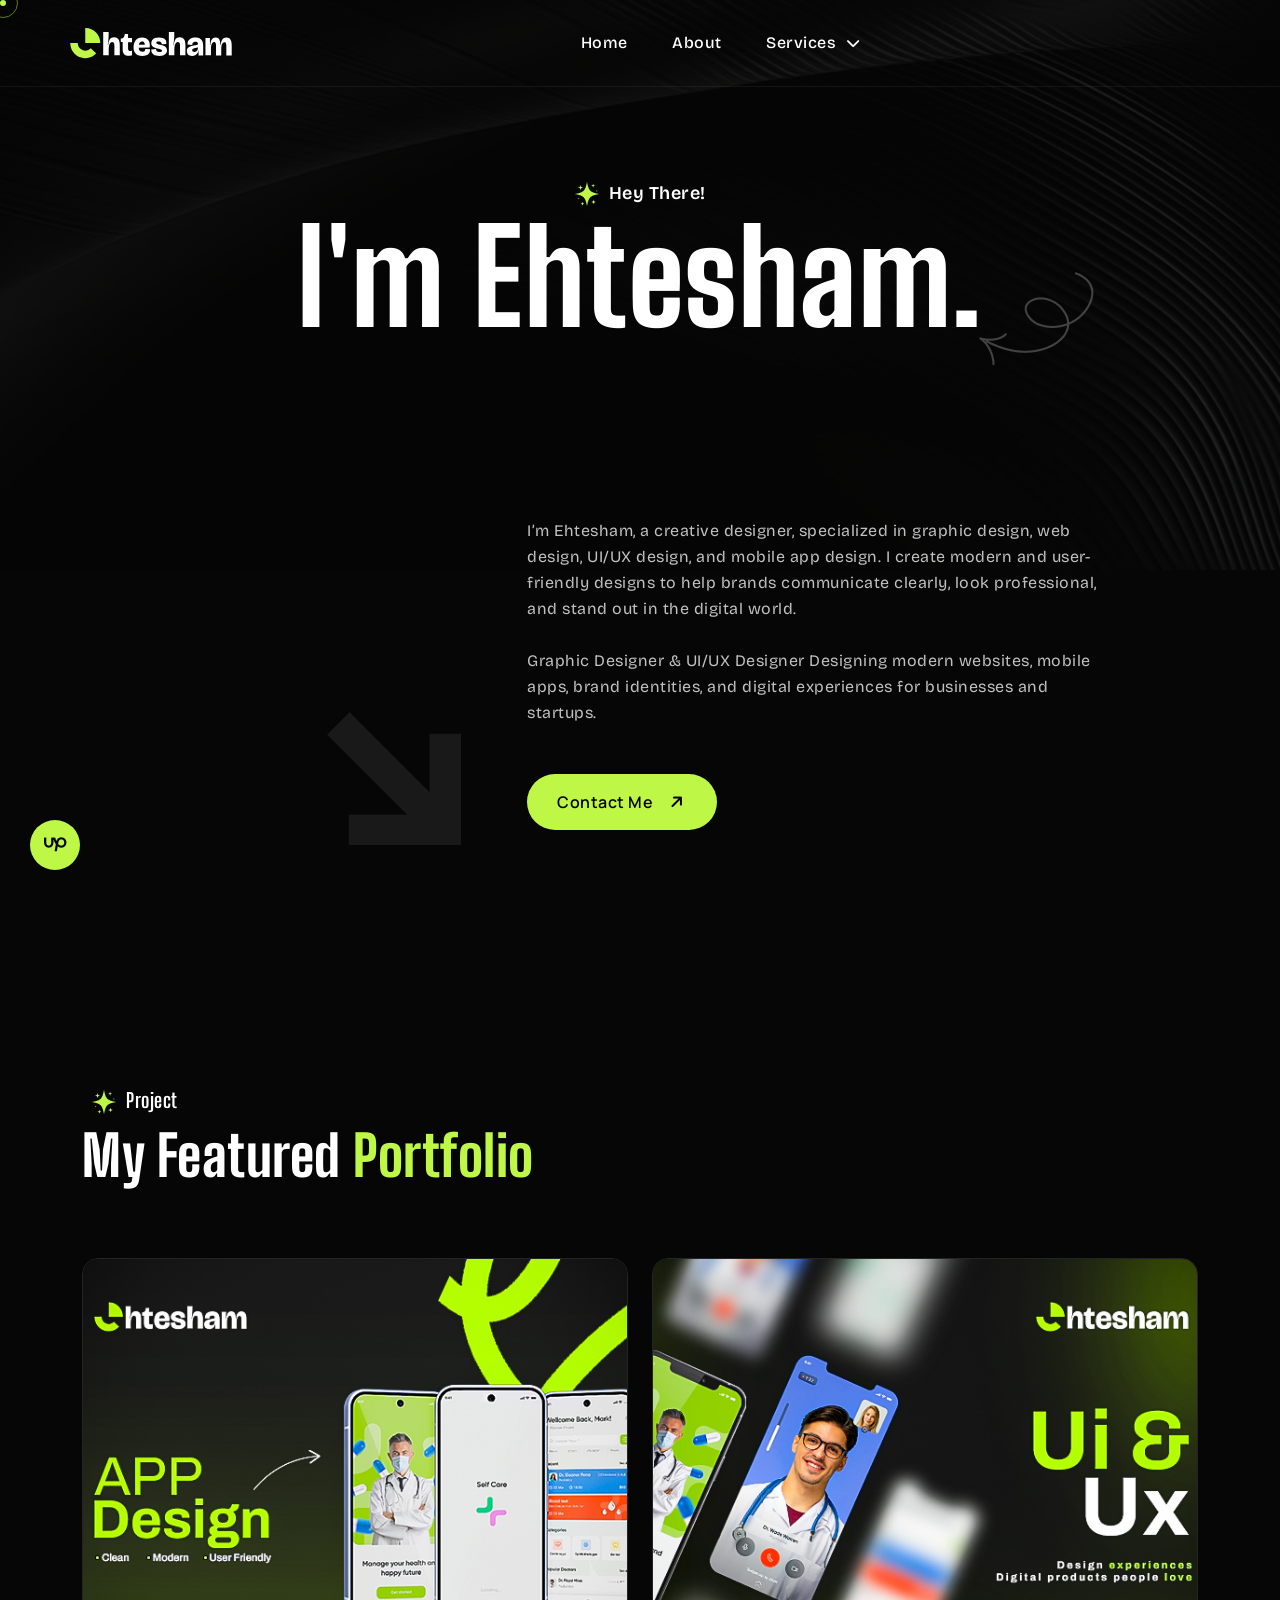
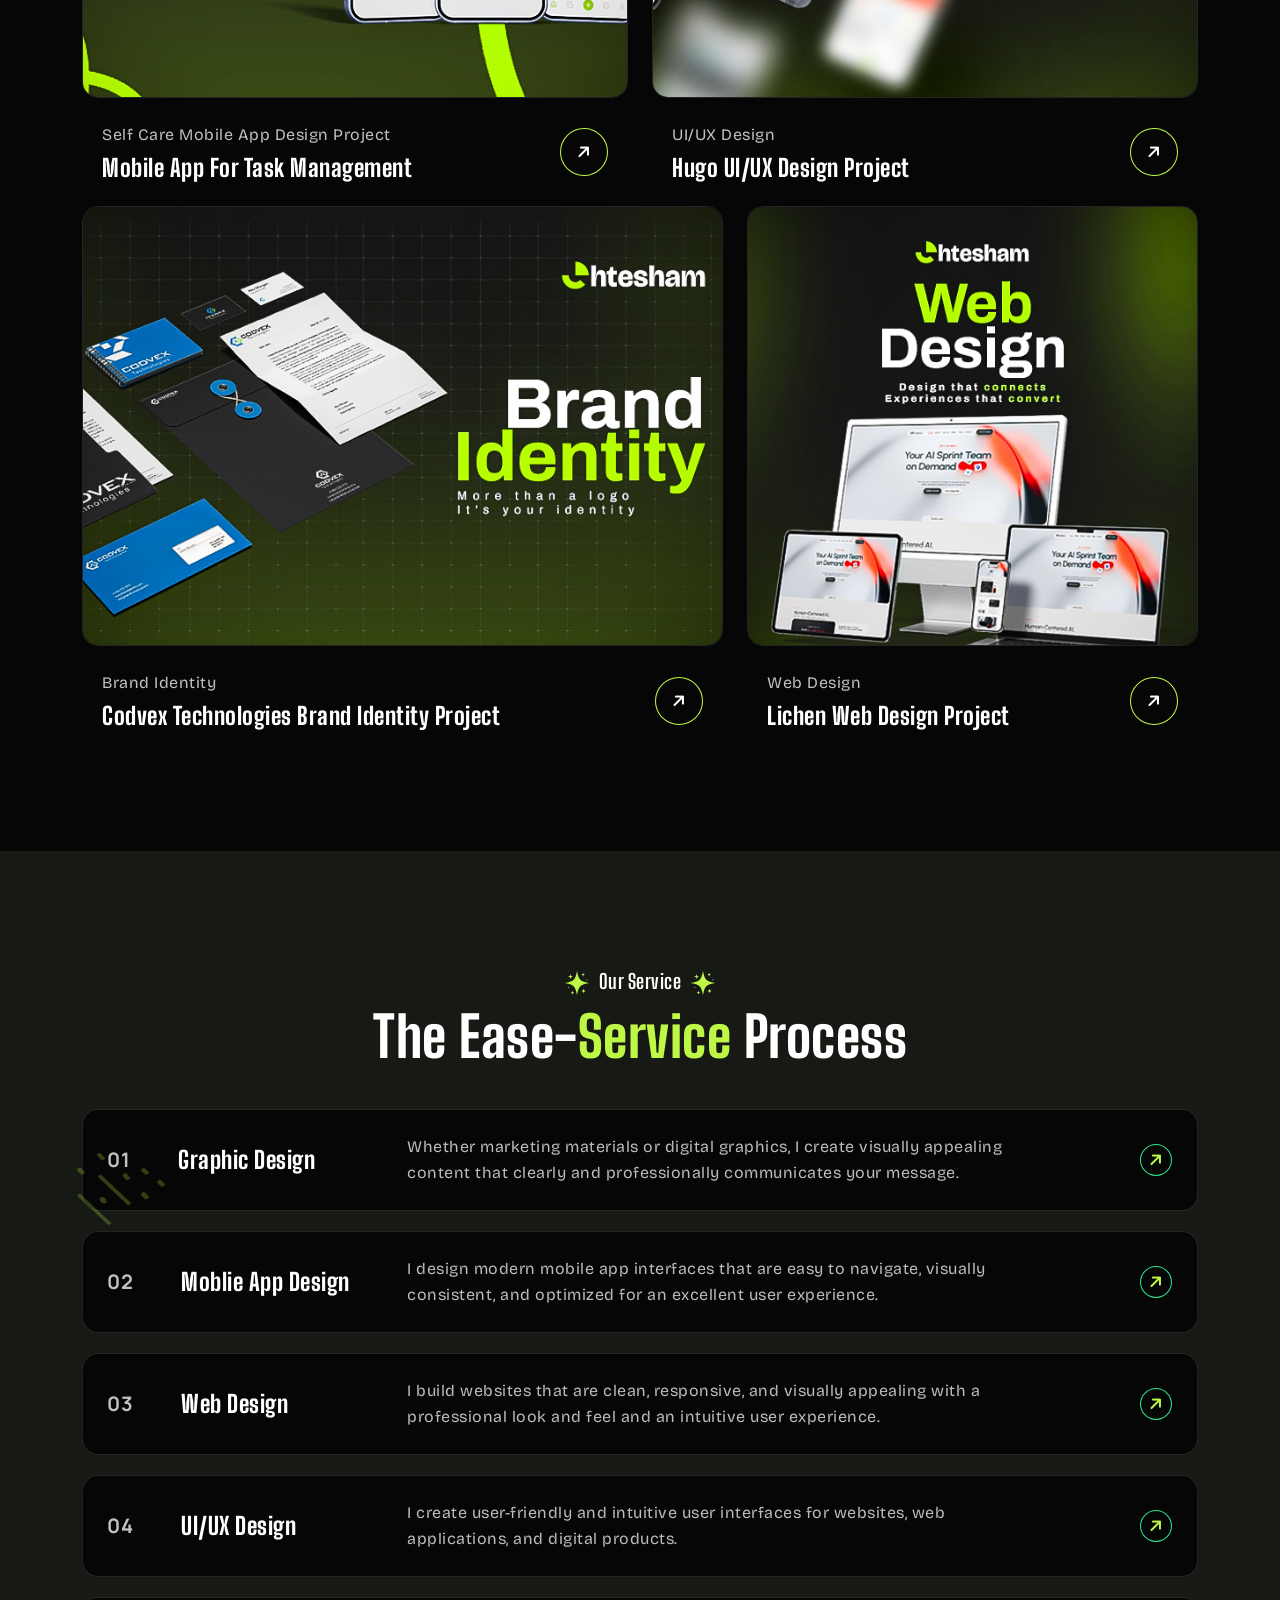
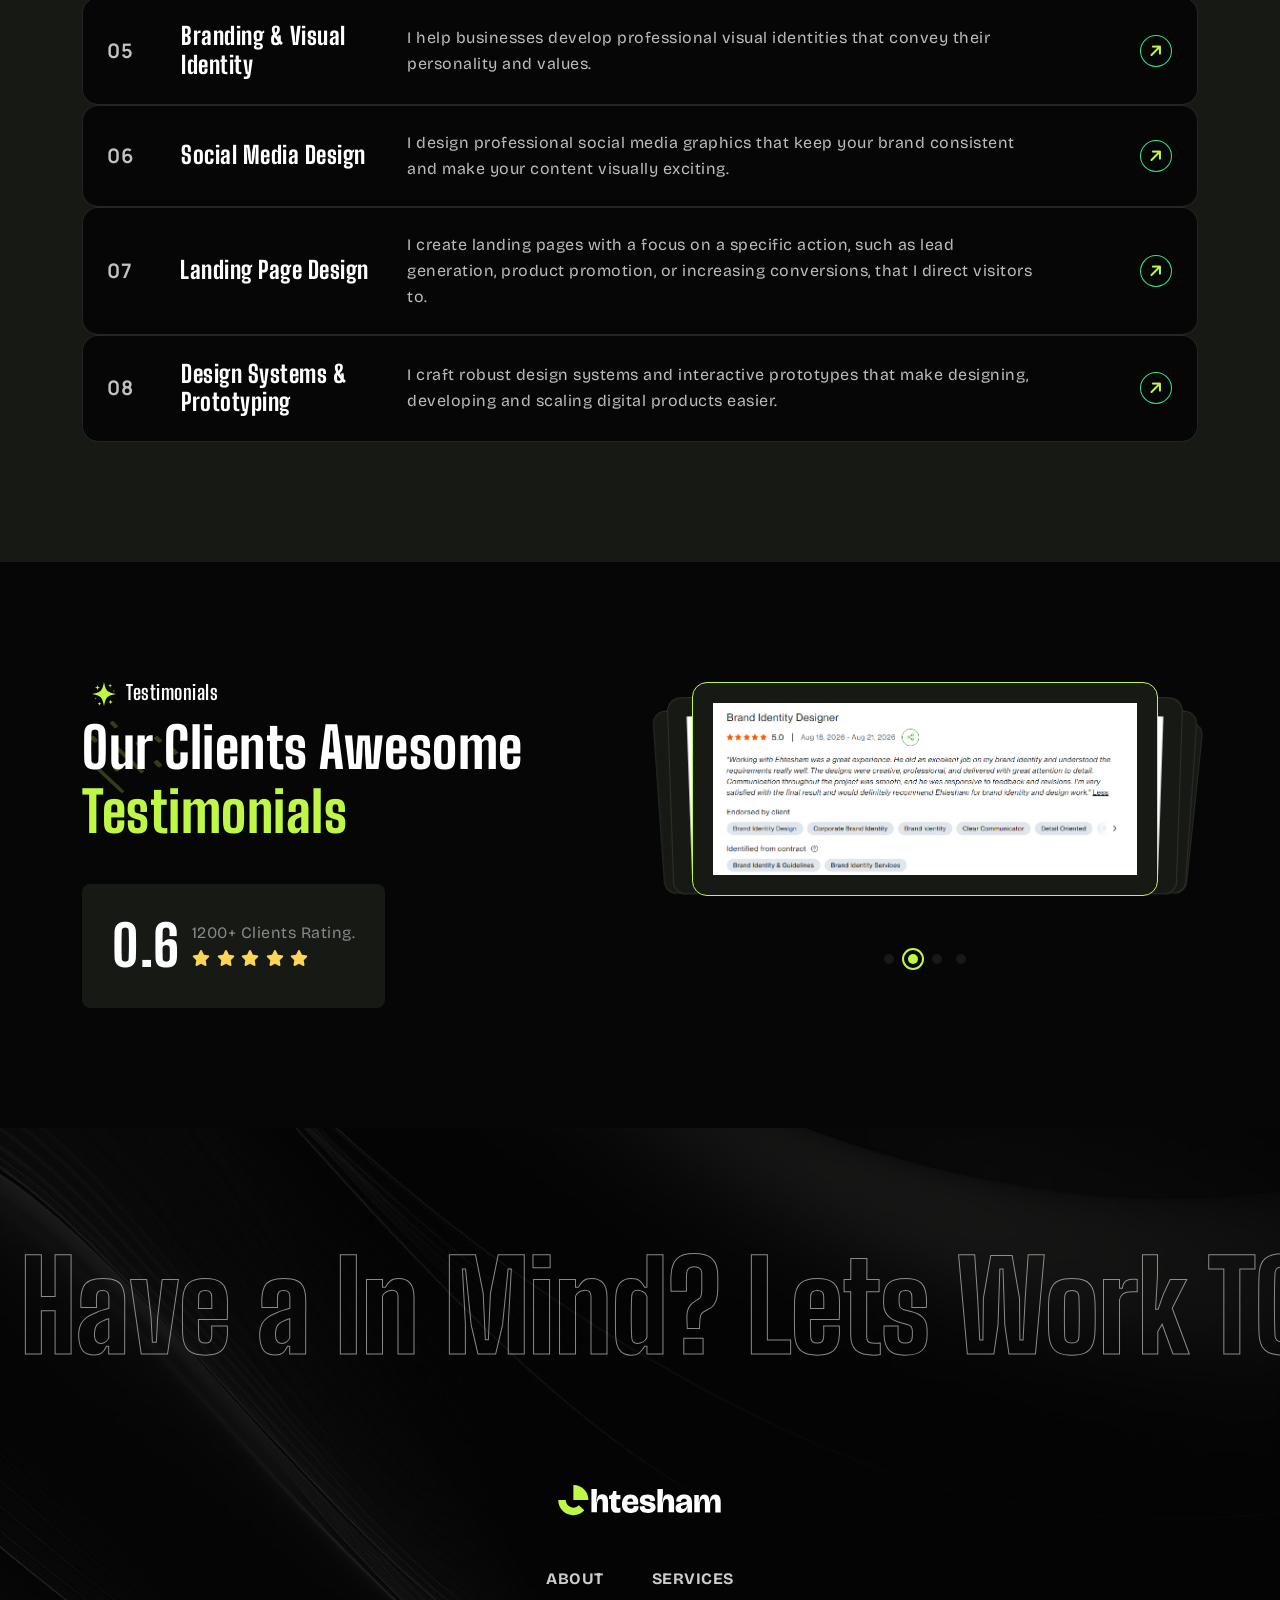
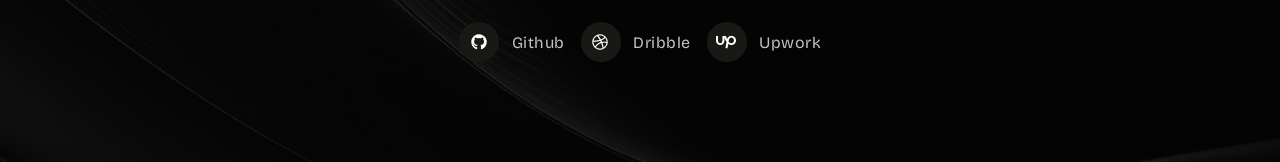
==== index.html @ 7fc4035f "Update index.html" ====
<!DOCTYPE html>
<html lang="en">
<head>
    <meta charset="UTF-8">
    <meta http-equiv="X-UA-Compatible" content="IE=edge">
    <meta name="viewport" content="width=device-width, initial-scale=1">
    <meta name="description" content="Ehtesham is a creative graphic, web, UI/UX, and mobile app designer creating modern digital experiences, branding, and visual designs.">
    <title>Ehtesham | Graphic Designer & UI/UX Designer</title>
    <link rel="shortcut icon" href="./assets/img/favicon.svg">
    <link rel="stylesheet" href="./assets/css/bootstrap.min.css">
    <link rel="stylesheet" href="./assets/css/all.min.css">
    <link rel="stylesheet" href="./assets/css/animate.css">
    <link rel="stylesheet" href="./assets/css/magnific-popup.css">
    <link rel="stylesheet" href="./assets/css/meanmenu.css">
    <link rel="stylesheet" href="./assets/css/swiper-bundle.min.css">
    <link rel="stylesheet" href="./assets/css/nice-select.css">
    <link rel="stylesheet" href="./assets/css/color.css">
    <link rel="stylesheet" href="./assets/css/main.css">
</head>

<body class="body-color">

    <!-- Preloader Start -->
    <div id="preloader" class="preloader">
        <div class="animation-preloader">
            <div class="spinner">
            </div>
            <div class="txt-loading">
                <span data-text-preloader="E" class="letters-loading">
                    E
                </span>
                <span data-text-preloader="H" class="letters-loading">
                    H
                </span>
                <span data-text-preloader="T" class="letters-loading">
                    T
                </span>
                 <span data-text-preloader="E" class="letters-loading">
                    E
                </span>
                 <span data-text-preloader="S" class="letters-loading">
                    S
                </span>
                <span data-text-preloader="H" class="letters-loading">
                    H
                </span>
                 <span data-text-preloader="A" class="letters-loading">
                    A
                </span>
                <span data-text-preloader="M" class="letters-loading">
                    M
                </span>
            </div>
            <p class="text-center">Loading</p>
        </div>
        <div class="loader">
            <div class="row">
                <div class="col-3 loader-section section-left">
                    <div class="bg"></div>
                </div>
                <div class="col-3 loader-section section-left">
                    <div class="bg"></div>
                </div>
                <div class="col-3 loader-section section-right">
                    <div class="bg"></div>
                </div>
                <div class="col-3 loader-section section-right">
                    <div class="bg"></div>
                </div>
            </div>
        </div>
    </div>

    <!-- Back To Top Start -->
    <button id="back-top" class="back-to-top">
        <i class="fa-regular fa-arrow-up"></i>
    </button>

    <button id="upwork-icon" class="back-to-upwork show">
        <i class="fa-brands fa-upwork"></i>
    </button>

    <!--<< Mouse Cursor Start >>-->
    <div class="mouse-cursor cursor-outer"></div>
    <div class="mouse-cursor cursor-inner"></div>

    <!-- Offcanvas Area Start -->
    <div class="fix-area">
        <div class="offcanvas__info">
            <div class="offcanvas__wrapper">
                <div class="offcanvas__content">
                    <div class="offcanvas__top mb-5 d-flex justify-content-between align-items-center">
                        <div class="offcanvas__logo">
                            <a href="./index.html">
                                <img src="./assets/img/logo/new-logo.svg" alt="logo-img">
                            </a>
                        </div>
                        <div class="offcanvas__close">
                            <button>
                                <i class="fas fa-times"></i>
                            </button>
                        </div>
                    </div>
                    <p class="text d-none d-xl-block">
                        I’m Ehtesham, a creative designer, specialized in graphic design, web design, UI/UX design, and mobile app design. I create modern and user-friendly designs to help brands communicate clearly, look professional, and stand out in the digital world.
                    </p>
                    <div class="mobile-menu fix mb-3"></div>
                </div>
            </div>
        </div>
    </div>
    <div class="offcanvas__overlay"></div>

    <!-- Header Section Start -->
    <header class="header-1" id="header-sticky">
        <div class="container-fluid">
            <div class="mega-menu-wrapper">
                <div class="header-main">
                    <div class="logo">
                        <a href="./index.html" class="header-logo">
                            <img src="./assets/img/logo/new-logo.svg" alt="logo-img">
                        </a>
                        <div class="logo-2">
                            <a href="./index.html">
                                <img src="./assets/img/logo/new-logo.svg" alt="">
                            </a>
                        </div>
                    </div>
                    <div class="mean__menu-wrapper">
                        <div class="main-menu">
                            <nav id="mobile-menu">
                                <ul>
                                    <li class="active">
                                        <a href="./index.html" class="border-none">
                                            Home
                                        </a>
                                    </li>
                                    <li>
                                        <a href="./about.html">About</a>
                                    </li>

                                    <li>
                                        <a href="./service.html">
                                            Services
                                            <i class="fa-solid fa-chevron-down"></i>
                                        </a>
                                        <ul class="submenu">
                                            <li><a href="./graphic-design.html">Graphic Design</a></li>
                                            <li><a href="./mobile-app-design.html">Mobile App Design</a></li>
                                            <li><a href="./web-design.html">Web Design</a></li>
                                            <li><a href="./ui-ux-design.html">UI/UX Design</a></li>
                                            <li><a href="./branding-visual-identity.html">Branding & Visuals</a></li>
                                            <li><a href="./social-media-design.html">Social Media Design</a></li>
                                            <li><a href="./landing-page-design.html">Landing Page Design</a></li>
                                            <li><a href="./design-systems-prototyping.html">Design Prototyping</a></li>
                                        </ul>
                                    </li>
                                </ul>
                            </nav>
                        </div>
                    </div>
                    <div class="header-right d-flex justify-content-end align-items-center">
                        <a href="https://www.upwork.com/freelancers/~0187bd5156378af068" class="theme-btn"> Hire Me
                            <i class="fa-sharp fa-regular fa-arrow-right"></i>
                        </a>
                        <div class="header__hamburger d-xl-none my-auto">
                            <div class="sidebar__toggle">
                                <i class="fas fa-bars"></i>
                            </div>
                        </div>
                    </div>
                </div>
            </div>
        </div>
    </header>

    <!-- Hero Section Start -->
    <section class="hero-section hero-1 fix">
        <div class="arrow-right-shape">
            <img src="./assets/img/hero/bg-1.png" alt="img">
        </div>
        <div class="arrow-shape float-bob-y">
            <img src="./assets/img/hero/angle-arrow.png" alt="img">
        </div>
         <div class="arrow-up">
            <img src="./assets/img/hero/arrow.png" alt="img">
        </div>
        <div class="container">
            <div class="row g-4 justify-content-center">
                <div class="col-lg-10">
                    <div class="hero-content">
                       <span class="text-2"><img src="./assets/img/shape/star-2.png" alt="img">Hey There!</span>
                        <h1>I'm <span class="name-text"></span>
                            <!-- <span class="style-2">Ullah</span>  -->
                            <br> 
                            <strong class="type-text"></strong></h1>
                        <div class="hero-bottom">
                            <p>
                                I’m Ehtesham, a creative designer, specialized in graphic design, web design, UI/UX design, and mobile app design. I create modern and user-friendly designs to help brands communicate clearly, look professional, and stand out in the digital world.
                            </p>
                            <br>
                            <p>
                                Graphic Designer & UI/UX Designer Designing modern websites, mobile apps, brand identities, and digital experiences for businesses and startups.
                            </p>
                            <div class="hero-btn-wrapper">
                            <a href="https://www.upwork.com/freelancers/~0187bd5156378af068" class="theme-btn">Contact Me
                                <i class="fa-solid fa-arrow-right"></i>
                            </a>
                        </div>
                        </div>
                    </div>
                </div>
            </div>
        </div>
    </section>

    <!-- Project Section Start -->
    <section class="project-section section-padding fix">
        <div class="container">
            <div class="section-title-area">
                <div class="section-title">
                    <span class="wow fadeInUp"><img src="./assets/img/shape/star-2.png" alt="img">Project</span>
                    <h2 class="wow fadeInUp" data-wow-delay=".2s">My Featured <span>Portfolio</span></h2>
                </div>
            </div>
            <div class="project-wrapper">
                <div class="row g-4">
                    <div class="col-xl-6 col-lg-6 col-md-6">
                        <div class="project-items wow img-custom-anim-top" data-wow-delay=".3s">
                            <div class="image">
                                <img src="./assets/img/project/app-portfolio-small.jpeg" alt="img">
                            </div>
                            <div class="content">
                                <div class="text">
                                    <span>Self Care Mobile App Design Project</span>
                                    <h4><a href="./portfolio-3.html">Mobile App for Task Management</a></h4>
                                </div>
                                <div class="icon">
                                    <a href="./portfolio-3.html"> <i class="fa-solid fa-arrow-right"></i></a>
                                </div>
                            </div>
                        </div>
                    </div>
                    <div class="col-xl-6 col-lg-6 col-md-6">
                        <div class="project-items wow img-custom-anim-top" data-wow-delay=".6s">
                            <div class="image">
                                <img src="./assets/img/project/uiux-portfolio-small.jpeg" alt="img">
                            </div>
                            <div class="content">
                                <div class="text">
                                    <span>UI/UX Design</span>
                                    <h4><a href="./portfolio-2.html">Hugo UI/UX Design Project</a></h4>
                                </div>
                                <div class="icon">
                                    <a href="./portfolio-2.html"> <i class="fa-solid fa-arrow-right"></i></a>
                                </div>
                            </div>
                        </div>
                    </div>
                    <div class="col-xl-7 col-lg-6 col-md-6">
                        <div class="project-items wow img-custom-anim-top" data-wow-delay=".9s">
                            <div class="image">
                                <img src="./assets/img/project/brand-portfolio-small.jpeg" alt="img">
                            </div>
                            <div class="content">
                                <div class="text">
                                    <span>Brand Identity</span>
                                    <h4><a href="./portfolio-4.html">Codvex Technologies Brand Identity Project</a></h4>
                                </div>
                                <div class="icon">
                                    <a href="./portfolio-4.html"> <i class="fa-solid fa-arrow-right"></i></a>
                                </div>
                            </div>
                        </div>
                    </div>
                    <div class="col-xl-5 col-lg-6 col-md-6">
                        <div class="project-items wow img-custom-anim-top" data-wow-delay="1.2s">
                            <div class="image">
                                <img src="./assets/img/project/web-portfolio-small.jpeg" alt="img">
                            </div>
                            <div class="content">
                                <div class="text">
                                    <span>Web Design</span>
                                    <h4><a href="./portfolio-1.html">Lichen Web Design Project</a></h4>
                                </div>
                                <div class="icon">
                                    <a href="./portfolio-1.html"> <i class="fa-solid fa-arrow-right"></i></a>
                                </div>
                            </div>
                        </div>
                    </div>
                </div>
            </div>
        </div>
    </section>

    <!-- Service Section Start -->
    <section class="service-section service-1 section-padding section-bg fix">
        <div class="random-shape float-bob-y">
            <img src="./assets/img/shape/random-shape.png" alt="img">
        </div>
        <div class="container">
            <h2 class="sub-title">OUR SERVICE</h2>
            <div class="section-title text-center">
                <span class="wow fadeInUp"><img src="./assets/img/shape/star-2.png" alt="img">Our Service<img src="./assets/img/shape/star-2.png" alt="img"></span>
                <h2 class="wow fadeInUp" data-wow-delay=".2s">The Ease-<span>Service</span> Process</h2>
            </div>
            <div class="service-wrapper">
                <div class="services-item wow fadeInUp" data-wow-delay=".2s">
                    <div class="head">
                        <span>01</span>
                        <h4><a href="./graphic-design.html">Graphic Design</a></h4>
                    </div>
                    <div class="text">
                        <p>Whether marketing materials or digital graphics, I create visually appealing content that clearly and professionally communicates your message.</p>
                    </div>
                    <div class="link-btn">
                        <i class="fa-solid fa-arrow-right"></i>
                        <a href="./graphic-design.html">Read More</a>
                    </div>
                </div>
                <div class="services-item wow fadeInUp" data-wow-delay=".2s">
                    <div class="head">
                        <span>02</span>
                        <h4><a href="./mobile-app-design.html">Moblie App Design</a></h4>
                    </div>
                    <div class="text">
                        <p>I design modern mobile app interfaces that are easy to navigate, visually consistent, and optimized for an excellent user experience.</p>
                    </div>
                    <div class="link-btn">
                        <i class="fa-solid fa-arrow-right"></i>
                        <a href="./mobile-app-design.html">Read More</a>
                    </div>
                </div>
                <div class="services-item wow fadeInUp" data-wow-delay=".4s">
                    <div class="head">
                        <span>03</span>
                        <h4><a href="./web-design.html">Web Design</a></h4>
                    </div>
                    <div class="text">
                        <p>I build websites that are clean, responsive, and visually appealing with a professional look and feel and an intuitive user experience.
                        </p>
                    </div>
                    <div class="link-btn">
                        <i class="fa-solid fa-arrow-right"></i>
                        <a href="./web-design.html">Read More</a>
                    </div>
                </div>
                <div class="services-item wow fadeInUp" data-wow-delay=".6s">
                    <div class="head">
                        <span>04</span>
                        <h4><a href="./ui-ux-design.html">UI/UX Design</a></h4>
                    </div>
                    <div class="text">
                        <p>I create user-friendly and intuitive user interfaces for websites, web applications, and digital products.</p>
                    </div>
                    <div class="link-btn">
                        <i class="fa-solid fa-arrow-right"></i>
                        <a href="./ui-ux-design.html">Read More</a>
                    </div>
                </div>
                <div class="services-item mb-0 wow fadeInUp" data-wow-delay=".8s">
                    <div class="head">
                        <span>05</span>
                        <h4><a href="./branding-visual-identity.html">Branding & Visual <br>Identity</a></h4>
                    </div>
                    <div class="text">
                        <p>I help businesses develop professional visual identities that convey their personality and values.</p>
                    </div>
                    <div class="link-btn">
                        <i class="fa-solid fa-arrow-right"></i>
                        <a href="./branding-visual-identity.html">Read More</a>
                    </div>
                </div>
                <div class="services-item mb-0 wow fadeInUp" data-wow-delay="1s">
                    <div class="head">
                        <span>06</span>
                        <h4><a href="./social-media-design.html">Social Media Design</a></h4>
                    </div>
                    <div class="text">
                        <p>I design professional social media graphics that keep your brand consistent and make your content visually exciting.</p>
                    </div>
                    <div class="link-btn">
                        <i class="fa-solid fa-arrow-right"></i>
                        <a href="./social-media-design.html">Read More</a>
                    </div>
                </div>
                <div class="services-item mb-0 wow fadeInUp" data-wow-delay="1s">
                    <div class="head">
                        <span>07</span>
                        <h4><a href="./landing-page-design.html">Landing Page Design</a></h4>
                    </div>
                    <div class="text">
                        <p>I create landing pages with a focus on a specific action, such as lead generation, product promotion, or increasing conversions, that I direct visitors to.</p>
                    </div>
                    <div class="link-btn">
                        <i class="fa-solid fa-arrow-right"></i>
                        <a href="./landing-page-design.html">Read More</a>
                    </div>
                </div>
                <div class="services-item mb-0 wow fadeInUp" data-wow-delay="1.2s">
                    <div class="head">
                        <span>08</span>
                        <h4><a href="./design-systems-prototyping.html">Design Systems & Prototyping</a></h4>
                    </div>
                    <div class="text">
                        <p>I craft robust design systems and interactive prototypes that make designing, developing and scaling digital products easier.</p>
                    </div>
                    <div class="link-btn">
                        <i class="fa-solid fa-arrow-right"></i>
                        <a href="./design-systems-prototyping.html">Read More</a>
                    </div>
                </div>
            </div>
        </div>
    </section>

    <!-- Testimonials Section Start -->
    <section class="testimonials-section testimonials-1 section-padding section-bg-2 fix">
        <div class="random-shape float-bob-x">
            <img src="./assets/img/shape/random-shape.png" alt="img">
        </div>
        <div class="container">
            <div class="row g-4">
                <div class="col-lg-6">
                    <div class="section-title">
                        <span class="wow fadeInUp"><img src="./assets/img/shape/star-2.png" alt="img">Testimonials</span>
                        <h2 class="wow fadeInUp" data-wow-delay=".2s">Our clients awesome <span>Testimonials</span></h2>
                    </div>
                    <div class="reviews wow fadeInUp" data-wow-delay=".4s">
                        <h2 class="count">4.8</h2>
                        <div class="item">
                            <span>1200+ Clients Rating.</span>
                            <div class="star">
                                <i class="fa-solid fa-star"></i>
                                <i class="fa-solid fa-star"></i>
                                <i class="fa-solid fa-star"></i>
                                <i class="fa-solid fa-star"></i>
                                <i class="fa-solid fa-star"></i>
                            </div>
                        </div>
                    </div>
                </div>
                <div class="col-lg-6">
                    <div class="testimonials-wrapper">
                        <div class="swiper testimonial-slider">
                            <div class="swiper-wrapper">
                                <div class="swiper-slide">
                                    <div class="testimonial-box-items">
                                        <div class="client-info">
                                            <img src="./assets/img/review/review-1.png" alt="img">
                                            <!-- <div class="client-content">
                                                <h5>Daniel Smith</h5>
                                                <p>Senior engineer</p>
                                            </div> -->
                                        </div>
                                        <!-- <div class="testi-content">
                                            <div class="icon">
                                                <img src="./assets/img/icon/42.svg" alt="img">
                                            </div>
                                            <p>
                                                This digital agency completely transformed our online presence. Their
                                                expertise, creativity, and attention to detail exceeded all our
                                                expectations. We highly recommend their outstanding services!
                                            </p>
                                        </div> -->
                                    </div>
                                </div>
                                <div class="swiper-slide">
                                    <div class="testimonial-box-items">
                                        <div class="client-info">
                                            <img src="./assets/img/review/review-1.png" alt="img">
                                            <!-- <div class="client-content">
                                                <h5>Daniel Smith</h5>
                                                <p>Senior engineer</p>
                                            </div> -->
                                        </div>
                                        <!-- <div class="testi-content">
                                            <div class="icon">
                                                <img src="./assets/img/icon/42.svg" alt="img">
                                            </div>
                                            <p>
                                                This digital agency completely transformed our online presence. Their
                                                expertise, creativity, and attention to detail exceeded all our
                                                expectations. We highly recommend their outstanding services!
                                            </p>
                                        </div> -->
                                    </div>
                                </div>
                                <div class="swiper-slide">
                                    <div class="testimonial-box-items">
                                        <div class="client-info">
                                            <img src="./assets/img/review/review-1.png" alt="img">
                                            <!-- <div class="client-content">
                                                <h5>Daniel Smith</h5>
                                                <p>Senior engineer</p>
                                            </div> -->
                                        </div>
                                        <!-- <div class="testi-content">
                                            <div class="icon">
                                                <img src="./assets/img/icon/42.svg" alt="img">
                                            </div>
                                            <p>
                                                This digital agency completely transformed our online presence. Their
                                                expertise, creativity, and attention to detail exceeded all our
                                                expectations. We highly recommend their outstanding services!
                                            </p>
                                        </div> -->
                                    </div>
                                </div>
                                <div class="swiper-slide">
                                    <div class="testimonial-box-items">
                                        <div class="client-info">
                                            <img src="./assets/img/review/review-1.png" alt="img">
                                            <!-- <div class="client-content">
                                                <h5>Daniel Smith</h5>
                                                <p>Senior engineer</p>
                                            </div> -->
                                        </div>
                                        <!-- <div class="testi-content">
                                            <div class="icon">
                                                <img src="./assets/img/icon/42.svg" alt="img">
                                            </div>
                                            <p>
                                                This digital agency completely transformed our online presence. Their
                                                expertise, creativity, and attention to detail exceeded all our
                                                expectations. We highly recommend their outstanding services!
                                            </p>
                                        </div> -->
                                    </div>
                                </div>
                            </div>
                        </div>
                        <div class="swiper-dot text-center">
                            <div class="dot"></div>
                        </div>
                    </div>
                </div>
            </div>
        </div>
    </section>

    <!-- Footer Section Start -->
    <footer class="footer-section fix fix">
       <div class="bg-shape">
        <img src="./assets/img/footer/bg-shape.png" alt="img">
       </div>
       <div class="mycustom-marque">
              <div class="scrolling-wrap style-2">
               <div class="comm">
                   <div></div>
                   <div class="cmn-textslide">Have a In Mind? Lets Work</div>
                   <div class="cmn-textslide">TOGETHER</div>
               </div>
               <div class="comm">
                   <div></div>
                   <div class="cmn-textslide">Have a In Mind? Lets Work</div>
                   <div class="cmn-textslide">TOGETHER</div>
               </div>
               <div class="comm">
                   <div></div>
                   <div class="cmn-textslide">Have a In Mind? Lets Work</div>
                   <div class="cmn-textslide">TOGETHER</div>
               </div>
           </div>
       </div>
        <div class="container">
            <div class="footer-widget-wrapper">
                <div class="row justify-content-center">
                    <div class="col-lg-8">
                        <div class="footer-item">
                            <a href="./index.html" class="footer-logo wow fadeInUp" data-wow-delay=".3s">
                                <img src="./assets/img/logo/new-logo.svg" alt="img">
                            </a>
                            <ul class="footer-list-items wow fadeInUp" data-wow-delay=".5s">
                                <li>
                                    <a href="./about.html">ABOUT</a>
                                </li>
                                <li>
                                    <a href="./service.html">SERVICES</a>
                                </li>
                            </ul>
                            <ul class="social-icon wow fadeInUp" data-wow-delay=".3s">
                                <li>
                                    <a href="https://github.com/uehtesham"><i class="fa-brands fa-github"></i></a>
                                    Github
                                </li>
                                <li>
                                   <a href="https://dribbble.com/ehtesham-ullah"><i class="fa-brands fa-dribbble"></i></a>
                                    Dribble
                                </li>
                                <li>
                                   <a href="https://www.upwork.com/freelancers/~0187bd5156378af068"><i class="fa-brands fa-upwork"></i></a>
                                    Upwork
                                </li>
                            </ul>
                        </div>
                    </div>
                </div>
            </div>
        </div>
    </footer>

    <script src="./assets/js/jquery-3.7.1.min.js"></script>
    <script src="./assets/js/viewport.jquery.js"></script>
    <script src="./assets/js/bootstrap.bundle.min.js"></script>
    <script src="./assets/js/jquery.nice-select.min.js"></script>
    <script src="./assets/js/jquery.waypoints.js"></script>
    <script src="./assets/js/jquery.counterup.min.js"></script>
    <script src="./assets/js/swiper-bundle.min.js"></script>
    <script src="./assets/js/jquery.meanmenu.min.js"></script>
    <script src="./assets/js/jquery.magnific-popup.min.js"></script>
    <script src="./assets/js/wow.min.js"></script>
    <script src="./assets/js/typed.min.js"></script>
    <script src="./assets/js/main.js"></script>
</body>

</html>
---- assets/css/main.css ----
@import url("https://fonts.googleapis.com/css2?family=Big+Shoulders+Display:wght@400;600;700&display=swap");
@import url("https://fonts.googleapis.com/css2?family=Bricolage+Grotesque:opsz,wght@12..96,200..800&display=swap");
@import url('https://fonts.googleapis.com/css2?family=Lexend+Deca:wght@100..900&family=Manrope:wght@200..800&display=swap');
:root {
  --body: #060606;
  --black: #000;
  --white: #fff;
  --theme: #BFF747;
  --header: #fff;
  --text: #C1C1C1;
  --border: #273536;
  --bg: #171914;
  --bg-2: #060606;
  --border: 1.5px solid rgba(193, 193, 193, 0.16);
  --border-2: 1.5px solid #28E98C;
  --border-3: 1.5px solid rgba(102, 102, 102, 0.16);
  --box-shadow: 0px 4px 25px 0px rgba(0, 0, 0, 0.06);
}

.theme-btn {
  background: var(--theme);
  color: var(--bg-2);
  display: inline-block;
  vertical-align: middle;
  font-size: 16px;
  font-family: "Manrope", sans-serif;
  font-weight: 600;
  padding: 20px 30px;
  border-radius: 100px;
  text-transform: capitalize;
  -webkit-transition: all 0.3s ease-in-out;
  transition: all 0.3s ease-in-out;
  position: relative;
  z-index: 2;
  line-height: 1;
  overflow: hidden;
}
.theme-btn::before {
  content: "";
  position: absolute;
  height: 100%;
  bottom: 0;
  left: 0;
  width: 0;
  background-color: var(--header);
  z-index: -1;
  transition: all 0.4s ease-out;
  border-radius: inherit;
}
.theme-btn i, .theme-btn img {
  margin-left: 10px;
  transform: rotate(-45deg);
  transition: all 0.4s ease-in-out;
}
.theme-btn:hover {
  color: var(--bg-2);
}
.theme-btn:hover::before {
  width: 100%;
}
.theme-btn:hover i {
  transform: rotate(0);
}
@media (max-width: 767px) {
  .theme-btn {
    padding: 20px 32px;
  }
}
@media (max-width: 575px) {
  .theme-btn {
    padding: 18px 30px;
    font-size: 14px;
  }
}
.theme-btn.border-btn {
  border: 1px solid var(--border);
  background: transparent;
  color: var(--white);
}
.theme-btn.border-btn::before, .theme-btn.border-btn::after {
  background: var(--theme);
}
.theme-btn.border-btn img {
  transition: all 0.4s ease-in-out;
}
.theme-btn.border-btn:hover img {
  filter: grayscale(100%) brightness(300%);
}
.theme-btn.radius-btn {
  border-radius: 60px;
}
.theme-btn.radius-btn:hover i, .theme-btn.radius-btn:hover img {
  filter: grayscale(100%) brightness(300%);
}

/* --------------------------------------------
    Template Default Fonts & Fonts Styles
 ---------------------------------------------- */
body {
  font-family: "Bricolage Grotesque", sans-serif;
  font-size: 16px;
  font-weight: 400;
  line-height: 26px;
  color: var(--text);
  background-color: var(--white);
  padding: 0;
  margin: 0;
  overflow-x: hidden;
  letter-spacing: 0.5px;
}

ul {
  padding: 0;
  margin: 0;
  list-style: none;
}

button {
  border: none;
  background-color: transparent;
  padding: 0;
}

input:focus {
  color: var(--text);
  outline: none;
}

input {
  color: var(--text);
}

h1,
h2,
h3,
h4,
h5,
h6 {
  font-family: "Big Shoulders Display", sans-serif;
  margin: 0px;
  padding: 0;
  color: var(--header);
  text-transform: capitalize;
  transition: all 0.4s ease-in-out;
}

h1 {
  font-size: 148px;
  font-weight: 800;
  line-height: 108%;
}
@media (max-width: 1600px) {
  h1 {
    font-size: 130px;
  }
}
@media (max-width: 991px) {
  h1 {
    font-size: 80px;
  }
}
@media (max-width: 767px) {
  h1 {
    font-size: 70px;
  }
}
@media (max-width: 575px) {
  h1 {
    font-size: 40px;
  }
}

h2 {
  font-size: 56px;
  line-height: 114%;
  font-weight: 800;
}
@media (max-width: 1199px) {
  h2 {
    font-size: 40px;
  }
}
@media (max-width: 991px) {
  h2 {
    font-size: 35px;
  }
}
@media (max-width: 767px) {
  h2 {
    font-size: 30px;
  }
}
@media (max-width: 575px) {
  h2 {
    font-size: 30px;
  }
}

h3 {
  font-size: 32px;
  font-weight: 800;
  line-height: 132%;
}
@media (max-width: 575px) {
  h3 {
    font-size: 25px;
  }
}

h4 {
  font-size: 24px;
  font-weight: 800;
}
@media (max-width: 1199px) {
  h4 {
    font-size: 20px;
  }
}

h5 {
  font-size: 20px;
  font-weight: 700;
  line-height: 140%;
}

h6 {
  font-size: 18px;
  font-weight: 600;
  line-height: 145%;
}

a {
  text-decoration: none;
  outline: none !important;
  cursor: pointer;
  color: var(--header);
  transition: all 0.4s ease-in-out;
}

p {
  margin: 0px;
  transition: all 0.4s ease-in-out;
}

span {
  margin: 0px;
  transition: all 0.4s ease-in-out;
}

.about-wrapper-1 {
  border-top: 1px solid rgba(193, 193, 193, 0.16);
  margin-top: 48px;
}
.about-wrapper-1 .about-box-item {
  background-color: var(--bg);
  padding: 48px;
  margin-top: 60px;
}
@media (max-width: 1199px) {
  .about-wrapper-1 .about-box-item {
    padding: 30px;
    margin-top: 30px;
  }
}
.about-wrapper-1 .about-box-item.style-2 {
  margin-top: 100px;
}
@media (max-width: 1199px) {
  .about-wrapper-1 .about-box-item.style-2 {
    margin-top: 30px;
  }
}
.about-wrapper-1 .about-box-item h2 {
  font-size: 100px;
  font-weight: 800;
  margin-bottom: 10px;
}
@media (max-width: 1199px) {
  .about-wrapper-1 .about-box-item h2 {
    font-size: 50px;
  }
}
.about-wrapper-1 .about-box-item h3 {
  color: var(--text);
}
.about-wrapper-1 .about-box-item h3 span {
  display: inline-block;
  margin-left: 70px;
}
@media (max-width: 1199px) {
  .about-wrapper-1 .about-box-item h3 span {
    margin-left: 0;
  }
}

.about-wrapper-2 .about-content .about-button {
  margin-top: 80px;
  display: flex;
  align-items: center;
  gap: 25px;
}
@media (max-width: 1199px) {
  .about-wrapper-2 .about-content .about-button {
    flex-wrap: wrap;
    margin-top: 30px;
  }
}
.about-wrapper-2 .about-content .about-button .theme-btn.style-2 {
  background-color: transparent;
  border: 1px solid var(--white);
  color: var(--white);
}
.about-wrapper-2 .about-content .about-button .theme-btn.style-2::before {
  background-color: var(--theme);
}
.about-wrapper-2 .about-content .about-button .theme-btn.style-2:hover {
  color: var(--bg-2);
  border: 1px solid var(--theme);
}
@media (max-width: 575px) {
  .about-wrapper-2 .about-content .about-button .theme-btn {
    padding: 18px 25px;
  }
}
.about-wrapper-2 .about-item {
  border-left: 1px solid rgba(193, 193, 193, 0.24);
  padding-left: 60px;
}
@media (max-width: 1199px) {
  .about-wrapper-2 .about-item {
    border-left: none;
    padding-left: 0;
  }
}
.about-wrapper-2 .about-item p {
  max-width: 408px;
  margin-bottom: 30px;
}
.about-wrapper-2 .about-item .count-item {
  display: flex;
  align-items: center;
  gap: 75px;
}
@media (max-width: 991px) {
  .about-wrapper-2 .about-item .count-item {
    gap: 50px;
  }
}
@media (max-width: 575px) {
  .about-wrapper-2 .about-item .count-item {
    gap: 20px;
  }
}
.about-wrapper-2 .about-item .count-item .client-reviews .cr-item {
  margin-bottom: 24px;
}
.about-wrapper-2 .about-item .count-item .client-reviews .cr-item h2 {
  font-size: 48px;
}
@media (max-width: 1199px) {
  .about-wrapper-2 .about-item .count-item .client-reviews .cr-item h2 {
    font-size: 35px;
  }
}
@media (max-width: 575px) {
  .about-wrapper-2 .about-item .count-item .client-reviews .cr-item h2 {
    font-size: 30px;
  }
}
.about-wrapper-2 .about-item .count-item .client-reviews .cr-item p {
  color: var(--text);
  font-weight: 400;
  margin-bottom: 0;
}
.about-wrapper-2 .about-item .count-item .count-box {
  background-color: var(--bg-2);
  padding: 40px 24px;
  border-radius: 16px;
  width: 174px;
}
.about-wrapper-2 .about-item .count-item .count-box h2 {
  color: var(--white);
  margin-bottom: 10px;
}
.about-wrapper-2 .about-item .count-item .count-box p {
  font-size: 18px;
  font-weight: 400;
  margin-bottom: 0;
}
.about-wrapper-2 .about-bg-box {
  text-align: center;
  padding: 45px 20px;
  background-color: var(--theme);
  border-radius: 24px;
}
@media (max-width: 1199px) {
  .about-wrapper-2 .about-bg-box {
    padding: 30px 20px;
  }
}
.about-wrapper-2 .about-bg-box h3 {
  color: var(--bg-2);
  margin-top: 30px;
  margin-bottom: 10px;
}

.about-wrapper-3 .about-images {
  position: relative;
}
.about-wrapper-3 .about-images .circle-image {
  width: 188px;
  height: 188px;
  background: var(--bg);
  border-radius: 100px;
  position: absolute;
  bottom: 5%;
  left: -15%;
  padding: 10px;
}
.about-wrapper-3 .about-images .circle-image img {
  animation: initial;
}
@media (max-width: 1600px) {
  .about-wrapper-3 .about-images .circle-image {
    left: -7%;
  }
}
@media (max-width: 1199px) {
  .about-wrapper-3 .about-images .circle-image {
    left: 50%;
    top: 50%;
    transform: translate(-50%, -50%);
  }
}
.about-wrapper-3 .about-images .circle-image .text-image {
  position: relative;
}
.about-wrapper-3 .about-images .circle-image .text-image .client-image {
  position: absolute;
  left: 50%;
  top: 50%;
  transform: translate(-50%, -50%);
}
.about-wrapper-3 .about-images .circle-image .text-image .client-image img {
  animation: initial;
  width: initial;
  height: initial;
}
.about-wrapper-3 .about-images .circle-image .text-image img {
  animation: cir36 10s linear infinite;
}
.about-wrapper-3 .about-images img {
  width: 100%;
  height: 100%;
  border-radius: 16px;
}
.about-wrapper-3 .about-content {
  margin-left: 50px;
}
@media (max-width: 1199px) {
  .about-wrapper-3 .about-content {
    margin-left: 0;
  }
}
.about-wrapper-3 .about-content .section-title p {
  margin-top: 12px;
}
.about-wrapper-3 .about-content .text {
  display: flex;
  align-items: center;
  gap: 24px;
  margin-bottom: 20px;
}
@media (max-width: 1199px) {
  .about-wrapper-3 .about-content .text {
    margin-top: 30px;
  }
}
.about-wrapper-3 .about-content .text p {
  color: var(--white);
}
.about-wrapper-3 .about-content .items {
  display: flex;
  align-items: center;
  gap: 40px;
  margin-bottom: 30px;
}
@media (max-width: 1199px) {
  .about-wrapper-3 .about-content .items {
    gap: 20px;
  }
}
@media (max-width: 575px) {
  .about-wrapper-3 .about-content .items {
    gap: 15px;
    flex-wrap: wrap;
  }
}
.about-wrapper-3 .about-content .items .item {
  display: flex;
  align-items: center;
  gap: 16px;
}
@media (max-width: 1199px) {
  .about-wrapper-3 .about-content .items .item {
    flex-wrap: wrap;
    gap: 10px;
  }
}
.about-wrapper-3 .about-content .items .item .icon {
  width: 56px;
  height: 56px;
  border-radius: 100px;
  background: var(--bg);
  display: flex;
  align-items: center;
  justify-content: center;
}
.about-wrapper-3 .about-content .about-btn {
  margin-top: 40px;
  display: flex;
  align-items: center;
  gap: 24px;
}
@media (max-width: 575px) {
  .about-wrapper-3 .about-content .about-btn {
    gap: 20px;
  }
}
.about-wrapper-3 .about-content .about-btn .video-btn {
  display: flex;
  align-items: center;
  gap: 9px;
}
.about-wrapper-3 .about-content .about-btn .video-btn span {
  margin-bottom: 0;
}
.about-wrapper-3 .about-content .about-btn .video-btn .icon {
  width: 56px;
  height: 56px;
  border-radius: 100px;
  border: var(--border-2);
  display: flex;
  align-items: center;
  justify-content: center;
}
.about-wrapper-3 .about-content .about-btn .video-btn .icon i {
  color: var(--theme);
}
.about-wrapper-3 .about-content .about-btn .video-btn .textx {
  font-family: Manrope;
  font-weight: 600;
}

.about-3 {
  position: relative;
}
.about-3 .scales-shape {
  position: absolute;
  right: 50px;
  bottom: 0;
}
@media (max-width: 1199px) {
  .about-3 .scales-shape {
    display: none;
  }
}
.about-3 .order-shape {
  position: absolute;
  top: 12%;
  left: 5%;
}
@media (max-width: 1199px) {
  .about-3 .order-shape {
    display: none;
  }
}

@-webkit-keyframes rippleOne {
  70% {
    -webkit-box-shadow: 0 0 0 40px rgba(244, 68, 56, 0);
    box-shadow: 0 0 0 40px rgba(244, 68, 56, 0);
  }
  100% {
    -webkit-box-shadow: 0 0 0 0 rgba(244, 68, 56, 0);
    box-shadow: 0 0 0 0 rgba(244, 68, 56, 0);
  }
}
@keyframes rippleOne {
  70% {
    -webkit-box-shadow: 0 0 0 40px rgba(244, 68, 56, 0);
    box-shadow: 0 0 0 40px rgba(244, 68, 56, 0);
  }
  100% {
    -webkit-box-shadow: 0 0 0 0 rgba(244, 68, 56, 0);
    box-shadow: 0 0 0 0 rgba(244, 68, 56, 0);
  }
}
@keyframes cir36 {
  100% {
    transform: rotate(360deg);
  }
}
@keyframes rounded {
  50% {
    transform: rotate(15deg);
  }
}
@keyframes up-down {
  0% {
    transform: translateY(10px);
  }
  100% {
    transform: translateY(-10px);
  }
}
@-webkit-keyframes spinner {
  to {
    -webkit-transform: rotateZ(360deg);
    transform: rotateZ(360deg);
  }
}
@keyframes spinner {
  to {
    -webkit-transform: rotateZ(360deg);
    transform: rotateZ(360deg);
  }
}
@-webkit-keyframes letters-loading {
  0%, 75%, 100% {
    opacity: 0;
    transform: rotateY(-90deg);
  }
  25%, 50% {
    opacity: 1;
    transform: rotateY(0deg);
  }
}
@keyframes letters-loading {
  0%, 75%, 100% {
    opacity: 0;
    transform: rotateY(-90deg);
  }
  25%, 50% {
    opacity: 1;
    transform: rotateY(0deg);
  }
}
@keyframes loaderspin {
  0% {
    transform: translate(-50%, -50%) rotate(0deg);
  }
  100% {
    transform: translate(-50%, -50%) rotate(360deg);
  }
}
@keyframes tpswing {
  0% {
    -webkit-transform: rotate(20deg);
    -ms-transform: rotate(20deg);
    transform: rotate(20deg);
  }
  100% {
    -webkit-transform: rotate(0deg);
    -ms-transform: rotate(0deg);
    transform: rotate(0deg);
  }
}
@keyframes width {
  0% {
    width: 0%;
  }
  100% {
    width: 100%;
  }
}
@-webkit-keyframes width {
  0% {
    width: 0%;
  }
  100% {
    width: 100%;
  }
}
@-webkit-keyframes loaderspin {
  0% {
    transform: translate(-50%, -50%) rotate(0deg);
  }
  100% {
    transform: translate(-50%, -50%) rotate(360deg);
  }
}
@keyframes loaderpulse {
  0% {
    transform: scale(1);
  }
  100% {
    transform: scale(1.2);
  }
}
@keyframes rounded {
  50% {
    transform: rotate(20deg);
  }
}
@keyframes cir36 {
  100% {
    transform: rotate(360deg);
  }
}
.float-bob-y {
  -webkit-animation-name: float-bob-y;
  animation-name: float-bob-y;
  -webkit-animation-duration: 3s;
  animation-duration: 3s;
  -webkit-animation-iteration-count: infinite;
  animation-iteration-count: infinite;
  -webkit-animation-timing-function: linear;
  animation-timing-function: linear;
}

@-webkit-keyframes float-bob-y {
  0% {
    -webkit-transform: translateY(-30px);
    transform: translateY(-30px);
  }
  50% {
    -webkit-transform: translateY(-10px);
    transform: translateY(-10px);
  }
  100% {
    -webkit-transform: translateY(-30px);
    transform: translateY(-30px);
  }
}
@keyframes float-bob-y {
  0% {
    -webkit-transform: translateY(-30px);
    transform: translateY(-30px);
  }
  50% {
    -webkit-transform: translateY(-10px);
    transform: translateY(-10px);
  }
  100% {
    -webkit-transform: translateY(-30px);
    transform: translateY(-30px);
  }
}
.float-bob-x {
  -webkit-animation-name: float-bob-x;
  animation-name: float-bob-x;
  -webkit-animation-duration: 3s;
  animation-duration: 3s;
  -webkit-animation-iteration-count: infinite;
  animation-iteration-count: infinite;
  -webkit-animation-timing-function: linear;
  animation-timing-function: linear;
}

@-webkit-keyframes float-bob-x {
  0% {
    -webkit-transform: translateX(0px);
    transform: translateX(30px);
  }
  50% {
    -webkit-transform: translateX(10px);
    transform: translateX(10px);
  }
  100% {
    -webkit-transform: translateX(30px);
    transform: translateX(30px);
  }
}
@keyframes float-bob-x {
  0% {
    -webkit-transform: translateX(30px);
    transform: translateX(30px);
  }
  50% {
    -webkit-transform: translateX(10px);
    transform: translateX(10px);
  }
  100% {
    -webkit-transform: translateX(30px);
    transform: translateX(30px);
  }
}
@keyframes bounce-x {
  0% {
    -webkit-transform: translateX(0);
    transform: translateX(0);
  }
  50% {
    -webkit-transform: translateX(30px);
    transform: translateX(30px);
  }
  100% {
    -webkit-transform: translateX(0);
    transform: translateX(0);
  }
}
.bounce-x {
  -webkit-animation: bounce-x 7s infinite linear;
  animation: bounce-x 7s infinite linear;
}

@keyframes criss-cross-left {
  0% {
    left: -20px;
  }
  50% {
    left: 50%;
    width: 20px;
    height: 20px;
  }
  100% {
    left: 50%;
    width: 375px;
    height: 375px;
  }
}
@keyframes criss-cross-right {
  0% {
    right: -20px;
  }
  50% {
    right: 50%;
    width: 20px;
    height: 20px;
  }
  100% {
    right: 50%;
    width: 375px;
    height: 375px;
  }
}
@keyframes rotated2 {
  0% {
    transform: rotate(0);
  }
  100% {
    transform: rotate(-360deg);
  }
}
@keyframes wave {
  0% {
    transform: translateX(0);
  }
  50% {
    transform: translateX(-25%);
  }
  100% {
    transform: translateX(-50%);
  }
}
/*img-animation**********************/
.img-custom-anim-left {
  animation: img-anim-left 1.3s forwards cubic-bezier(0.645, 0.045, 0.355, 1) 0.4s;
  opacity: 0;
}

@keyframes img-anim-left {
  0% {
    transform: translateX(-5%);
    clip-path: inset(0 100% 0 0);
    opacity: 0;
  }
  100% {
    transform: translateX(0);
    clip-path: inset(0 0 0 0);
    opacity: 1;
  }
}
.img-custom-anim-right {
  animation: img-anim-right 1.3s forwards cubic-bezier(0.645, 0.045, 0.355, 1) 0.4s;
  opacity: 0;
}

@keyframes img-anim-right {
  0% {
    transform: translateX(5%);
    clip-path: inset(0 0 0 100%);
    opacity: 0;
  }
  100% {
    transform: translateX(0);
    clip-path: inset(0 0 0 0);
    opacity: 1;
  }
}
.img-custom-anim-left {
  animation: img-anim-left 1.3s forwards cubic-bezier(0.645, 0.045, 0.355, 1) 0.4s;
  opacity: 0;
}

@keyframes img-anim-left {
  0% {
    transform: translateX(-5%);
    clip-path: inset(0 100% 0 0);
    opacity: 0;
  }
  100% {
    transform: translateX(0);
    clip-path: inset(0 0 0 0);
    opacity: 1;
  }
}
.img-custom-anim-top {
  animation: img-anim-top 1.3s forwards cubic-bezier(0.645, 0.045, 0.355, 1);
  opacity: 0;
}

@keyframes img-anim-top {
  0% {
    transform: translateY(-5%);
    clip-path: inset(0 0 100% 0);
    opacity: 0;
  }
  100% {
    transform: translateY(0);
    clip-path: inset(0 0 0 0);
    opacity: 1;
  }
}
.img-custom-anim-bottom {
  animation: img-anim-bottom 1.3s forwards cubic-bezier(0.645, 0.045, 0.355, 1);
  opacity: 0;
}

@keyframes moving {
  0% {
    transform: translatey(0px);
  }
  20% {
    transform: translateX(-50px);
  }
  50% {
    transform: translatey(-40px);
  }
  100% {
    transform: translatey(0px);
  }
}
@keyframes translateX2 {
  0% {
    -webkit-transform: translateX(-30px);
    -moz-transform: translateX(-30px);
    -ms-transform: translateX(-30px);
    -o-transform: translateX(-30px);
    transform: translateX(-30px);
  }
  100% {
    -webkit-transform: translatXY(20px);
    -moz-transform: translateX(20px);
    -ms-transform: translateX(20px);
    -o-transform: translateX(20px);
    transform: translateX(20px);
  }
}
@keyframes translateY2 {
  0% {
    -webkit-transform: translateY(-30px);
    -moz-transform: translateY(-30px);
    -ms-transform: translateY(-30px);
    -o-transform: translateY(-30px);
    transform: translateY(-30px);
  }
  100% {
    -webkit-transform: translateY(20px);
    -moz-transform: translateY(20px);
    -ms-transform: translateY(20px);
    -o-transform: translateY(20px);
    transform: translateY(20px);
  }
}
@keyframes animate-positive {
  0% {
    width: 0;
  }
}
@keyframes scroll {
  0% {
    transform: translateX(0);
  }
  100% {
    transform: translateX(-100%);
  }
}
@keyframes scrolly {
  0% {
    transform: translateY(0);
  }
  100% {
    transform: translateY(-60%);
  }
}
@keyframes scrolls {
  0% {
    transform: translateX(0);
  }
  100% {
    transform: translateX(100%);
  }
}
.img-custom-anim-bottom {
  animation: img-anim-bottom 1.3s forwards cubic-bezier(0.645, 0.045, 0.355, 1);
  opacity: 0;
}

@keyframes img-anim-bottom {
  0% {
    transform: translateY(5%);
    clip-path: inset(100% 0 0 0);
    opacity: 0;
  }
  100% {
    transform: translateY(0);
    clip-path: inset(0 0 0 0);
    opacity: 1;
  }
}
.contact-1 {
  position: relative;
}
.contact-1 .bottom-shape {
  position: absolute;
  left: 9%;
  bottom: 25%;
}
@media (max-width: 1199px) {
  .contact-1 .bottom-shape {
    display: none;
  }
}
.contact-1 .star-left-shape {
  position: absolute;
  top: 21%;
  left: 5%;
}
@media (max-width: 1199px) {
  .contact-1 .star-left-shape {
    display: none;
  }
}
.contact-1 .star-right-shape {
  position: absolute;
  right: 3%;
  bottom: 10%;
}
@media (max-width: 1199px) {
  .contact-1 .star-right-shape {
    display: none;
  }
}
.contact-1 .regulation-shape {
  position: absolute;
  right: 5%;
  bottom: 12%;
}
@media (max-width: 1199px) {
  .contact-1 .regulation-shape {
    display: none;
  }
}
.contact-1 .random-shape {
  position: absolute;
  left: 40%;
  bottom: 35%;
}
@media (max-width: 1199px) {
  .contact-1 .random-shape {
    display: none;
  }
}
.contact-1 .contact-wrapper {
  margin-right: 50px;
}
@media (max-width: 1199px) {
  .contact-1 .contact-wrapper {
    margin-right: 0;
  }
}
.contact-1 .contact-wrapper .section-title h2 {
  color: var(--white);
  margin-bottom: 10px;
}
.contact-1 .contact-wrapper .section-title p {
  color: var(--white);
  margin-bottom: 30px;
}
.contact-1 .contact-wrapper .images img {
  width: 100%;
  height: 100%;
  border-radius: 16px;
}
.contact-1 .contact-wrapper .google-map iframe {
  width: 100%;
  height: 415px;
  border-radius: 16px;
}
@media (max-width: 1199px) {
  .contact-1 .contact-wrapper .google-map iframe {
    height: 343px;
  }
}
.contact-1 .contact-wrapper .contact-items {
  display: flex;
  align-items: center;
  gap: 8px;
  margin-top: 25px;
}
.contact-1 .contact-wrapper .contact-items .content h4 {
  color: var(--white);
}
.contact-1 .contact-wrapper .contact-items .content h5 {
  color: #bbbbbc;
}
.contact-1 .contact-form {
  padding: 48px 40px;
  border-radius: 16px;
  background-color: var(--bg-2);
}
@media (max-width: 1199px) {
  .contact-1 .contact-form {
    padding: 20px;
  }
}
.contact-1 .contact-form h3 {
  color: var(--white);
  border-bottom: 1.2px solid rgba(102, 102, 102, 0.24);
  padding-bottom: 20px;
  margin-bottom: 50px;
}
.contact-1 .contact-form .contact-box input, .contact-1 .contact-form .contact-box textarea {
  width: 100%;
  margin-bottom: 20px;
  padding: 18px 24px;
  border: var(--border);
  border-radius: 16px;
  background: transparent;
  color: var(--white);
  line-height: 1;
}
.contact-1 .contact-form .contact-box input::placeholder, .contact-1 .contact-form .contact-box textarea::placeholder {
  color: #bdbdbe;
}
.contact-1 .contact-form .contact-box input:focus, .contact-1 .contact-form .contact-box textarea:focus {
  border-color: var(--theme);
}
.contact-1 .contact-form .contact-box textarea {
  resize: none;
  height: 130px;
}
.contact-1 .contact-form .contact-box textarea:focus {
  border-color: var(--theme) !important;
  outline: none;
}
.contact-1 .contact-form .contact-box .ext {
  padding-bottom: 80px;
}
.contact-1 .contact-form .contact-box .theme-btn {
  margin-top: 40px;
  width: 100%;
  transition: all 0.4s ease-in-out;
}
.contact-1 .contact-form .contact-box .theme-btn:hover {
  color: var(--bg-2);
}
.contact-1 .contact-form .contact-box .theme-btn:hover::before {
  background-color: var(--white);
  border: var(--border-2);
}
.contact-1 .google-map iframe {
  width: 100%;
  height: 583px;
  border-radius: 16px;
}
.contact-1 .contact-item-wrapper {
  margin-top: -4px;
}
@media (max-width: 1199px) {
  .contact-1 .contact-item-wrapper {
    margin-top: 20px;
  }
}
.contact-1 .contact-item-wrapper .contact-item {
  display: flex;
  align-items: center;
  gap: 16px;
  margin-bottom: 24px;
}
.contact-1 .contact-item-wrapper .contact-item .icon {
  width: 56px;
  height: 56px;
  background-color: var(--bg-2);
  border-radius: 100px;
  display: flex;
  align-items: center;
  justify-content: center;
}
.contact-1 .contact-item-wrapper .contact-item .icon i {
  color: var(--header);
}
.contact-1 .social {
  display: flex;
  align-items: center;
  margin-top: 44px;
}
.contact-1 .social .social-list {
  display: flex;
  align-items: center;
  gap: 16px;
  margin-left: 20px;
}
.contact-1 .social .social-list li a {
  width: 40px;
  height: 40px;
  background-color: var(--bg-2);
  border-radius: 100px;
  display: flex;
  align-items: center;
  justify-content: center;
  transition: all 0.4s ease-in-out;
}
.contact-1 .social .social-list li a:hover {
  background: var(--theme);
  color: var(--bg-2);
}

.contact-form-box {
  border-radius: 24px;
  background: var(--bg-2);
  backdrop-filter: blur(24px);
  padding: 48px;
}
.contact-form-box.style-2 {
  margin-top: 60px;
}
@media (max-width: 1199px) {
  .contact-form-box.style-2 {
    margin-top: 30px;
  }
}
@media (max-width: 1199px) {
  .contact-form-box {
    padding: 30px;
  }
}
.contact-form-box h3 {
  margin-bottom: 30px;
  border-bottom: var(--border-3);
  padding-bottom: 20px;
}
.contact-form-box .contact-box input, .contact-form-box .contact-box textarea {
  width: 100%;
  background-color: var(--bg);
  border: 0;
  border-radius: 12px;
  padding: 24px;
  margin-bottom: 15px;
}
.contact-form-box .contact-box textarea {
  height: 134px;
  resize: none;
  outline: none;
}
.contact-form-box .contact-box .theme-btn {
  margin-top: 30px;
  width: 100%;
}

.funfact-wrapper {
  padding: 48px 0px;
  border-radius: 8px 24px;
  background: var(--bg-2);
  text-align: center;
  position: relative;
  z-index: 9;
  margin-top: -115px;
  border-bottom: 1px solid rgba(193, 193, 193, 0.24);
}
@media (max-width: 1199px) {
  .funfact-wrapper {
    margin-top: -120px;
  }
}
@media (max-width: 991px) {
  .funfact-wrapper {
    margin-top: -148px;
  }
}
.funfact-wrapper .item h4 {
  font-size: 60px;
  line-height: 72px;
}

.error-section {
  margin-top: -32px;
}

.error-wrapper {
  text-align: center;
}
.error-wrapper .error h2 {
  color: var(--theme);
  font-size: 150px;
}
@media (max-width: 1199px) {
  .error-wrapper .error h2 {
    font-size: 140px;
  }
}
@media (max-width: 991px) {
  .error-wrapper .error h2 {
    font-size: 130px;
  }
}
@media (max-width: 575px) {
  .error-wrapper .error h2 {
    font-size: 100px;
  }
}
.error-wrapper .error-content h2 {
  font-size: 72px;
}
@media (max-width: 1199px) {
  .error-wrapper .error-content h2 {
    font-size: 60px;
  }
}
@media (max-width: 991px) {
  .error-wrapper .error-content h2 {
    font-size: 50px;
  }
}
@media (max-width: 575px) {
  .error-wrapper .error-content h2 {
    font-size: 30px;
  }
}
.error-wrapper .error-content h2 span {
  color: var(--theme);
}
.error-wrapper .error-content p {
  margin-top: 22px;
}
.error-wrapper .error-btn {
  margin-top: 45px;
  display: flex;
  align-items: center;
  justify-content: center;
  gap: 32px;
}
@media (max-width: 575px) {
  .error-wrapper .error-btn {
    gap: 10px;
  }
}
.error-wrapper .error-btn .theme-btn {
  padding: 18px 30px;
}
@media (max-width: 575px) {
  .error-wrapper .error-btn .theme-btn {
    padding: 14px 22px;
  }
}
.error-wrapper .error-btn .theme-btn.style-2 {
  border: 1px solid var(--header);
  background-color: transparent;
  color: var(--white);
}
.error-wrapper .error-btn .theme-btn.style-2::before {
  background-color: var(--theme);
}
.error-wrapper .error-btn .theme-btn.style-2:hover {
  color: var(--bg-2);
  border: 1px solid var(--theme);
}

.faq-1 {
  position: relative;
}
.faq-1 .arrow-shape {
  position: absolute;
  bottom: 0;
  left: 30%;
}
@media (max-width: 1199px) {
  .faq-1 .arrow-shape {
    display: none;
  }
}
.faq-1 .star-shape {
  position: absolute;
  bottom: 0;
  left: 9%;
}
@media (max-width: 1199px) {
  .faq-1 .star-shape {
    display: none;
  }
}
.faq-1 p {
  margin-top: 10px;
  margin-bottom: -10px;
}
.faq-1 h6 {
  color: var(--header);
  font-size: 16px;
  margin-top: 20px;
}
.faq-1 .theme-btn {
  margin-top: 20px;
}

.faq-items {
  margin-right: 50px;
  margin-top: 30px;
}
@media (max-width: 1199px) {
  .faq-items {
    margin-right: 0;
  }
}
.faq-items .accordion-item {
  border-radius: 8px;
  border: none;
}
.faq-items .accordion-item .accordion-header .accordion-button {
  color: var(--header);
  box-shadow: none;
  background-color: var(--bg);
  padding: 24px;
  text-transform: capitalize;
  font-size: 20px;
  font-weight: 800;
}
@media (max-width: 1199px) {
  .faq-items .accordion-item .accordion-header .accordion-button {
    font-size: 18px;
    padding: 15px;
  }
}
.faq-items .accordion-item .accordion-header .accordion-button::after {
  content: "";
  background-image: url("../img/icon/arrow-up.svg");
  background-size: 25px;
  transition: all 0.3s ease-in-out !important;
}
.faq-items .accordion-item .accordion-header .accordion-button:not(.collapsed)::after {
  content: "";
  background-image: url("../img/icon/arrow-down.svg");
  background-size: 25px;
  transform: rotate(0);
}
.faq-items .accordion-item .accordion-header .accordion-button.collapsed {
  color: var(--header);
  padding: 24px;
}
@media (max-width: 1199px) {
  .faq-items .accordion-item .accordion-header .accordion-button.collapsed {
    padding: 15px;
  }
}
.faq-items .accordion-item .accordion-collapse .accordion-body {
  padding-left: 30px;
  padding-top: 0;
  color: var(--text);
  background-color: var(--bg);
}
@media (max-width: 1199px) {
  .faq-items .accordion-item .accordion-collapse .accordion-body {
    padding: 15px;
  }
}
.faq-items.style-2 .accordion-item .accordion-header .accordion-button {
  background-color: var(--bg-2);
}
.faq-items.style-2 .accordion-item .accordion-collapse .accordion-body {
  color: var(--text);
  background-color: var(--bg-2);
}

.awards-section {
  position: relative;
}
.awards-section .trophy-shape {
  position: absolute;
  right: 24%;
  bottom: 0;
}
@media (max-width: 1199px) {
  .awards-section .trophy-shape {
    display: none;
  }
}
.awards-section .top-shape {
  position: absolute;
  top: 30px;
  left: 38%;
}
@media (max-width: 1199px) {
  .awards-section .top-shape {
    display: none;
  }
}
.awards-section .star-shape {
  position: absolute;
  bottom: 20%;
  right: 41%;
}
@media (max-width: 1199px) {
  .awards-section .star-shape {
    display: none;
  }
}

.awards-wrapper .awards-item {
  padding: 30px;
  display: flex;
  align-items: center;
  justify-content: space-between;
  border-radius: 16px;
  border: var(--border);
  background: var(--bg);
  transition: all 0.4s ease-in-out;
}
@media (max-width: 1199px) {
  .awards-wrapper .awards-item {
    align-items: end;
    padding: 20px;
  }
}
@media (max-width: 991px) {
  .awards-wrapper .awards-item {
    flex-wrap: wrap;
    gap: 15px;
    align-items: center;
  }
}
.awards-wrapper .awards-item .content {
  display: flex;
  align-items: center;
  gap: 24px;
}
@media (max-width: 1199px) {
  .awards-wrapper .awards-item .content {
    flex-wrap: wrap;
    gap: 15px;
  }
  .awards-wrapper .awards-item .content .icon {
    width: 100%;
  }
}
@media (max-width: 1199px) {
  .awards-wrapper .awards-item .content .text h4 {
    font-size: 20px;
  }
}
.awards-wrapper .awards-item:hover {
  border-color: var(--theme);
  background: var(--bg-2);
}

.experience-section {
  position: relative;
}
.experience-section .random-shape {
  position: absolute;
  top: 17%;
  right: 11%;
}
@media (max-width: 1199px) {
  .experience-section .random-shape {
    display: none;
  }
}
.experience-section .section-title span,
.experience-section .section-title h2 {
  color: var(--white);
}

.experience-wrapper {
  margin-top: 30px;
}
.experience-wrapper .experience-items {
  display: flex;
  align-items: center;
  justify-content: space-between;
  border-bottom: var(--border);
  padding: 20px 0;
  transition: all 0.4s ease-in-out;
}
@media (max-width: 767px) {
  .experience-wrapper .experience-items {
    gap: 20px;
    flex-direction: column;
    align-items: start;
  }
}
.experience-wrapper .experience-items span {
  color: #bbbbbc;
  font-family: Manrope;
  font-size: 16px;
  font-style: normal;
  font-weight: 600;
}
.experience-wrapper .experience-items h4 {
  color: var(--white);
  cursor: pointer;
}
@media (max-width: 991px) {
  .experience-wrapper .experience-items h4 {
    font-size: 20px;
  }
}
.experience-wrapper .experience-items h6 {
  color: var(--white);
  cursor: pointer;
}
@media (max-width: 991px) {
  .experience-wrapper .experience-items h6 {
    font-size: 16px;
  }
}
.experience-wrapper .experience-items:hover {
  border-color: var(--theme);
}
.experience-wrapper .experience-items:hover h4 {
  color: var(--theme);
}

.client-wrapper {
  margin-top: 80px;
  padding: 30px;
  border: var(--border);
  background-color: var(--bg-2);
  border-radius: 24px;
}
@media (max-width: 1199px) {
  .client-wrapper {
    padding: 20px;
  }
}
.client-wrapper .client-items {
  display: flex;
  align-items: center;
  justify-content: space-between;
}
@media (max-width: 991px) {
  .client-wrapper .client-items {
    flex-wrap: wrap;
    gap: 30px;
    justify-content: left;
  }
}
@media (max-width: 575px) {
  .client-wrapper .client-items {
    gap: 30px;
    justify-content: center;
  }
}
.client-wrapper .client-items .client-item {
  text-align: center;
  max-width: 220px;
  width: 100%;
  position: relative;
}
@media (max-width: 991px) {
  .client-wrapper .client-items .client-item {
    max-width: 198px;
  }
}
@media (max-width: 575px) {
  .client-wrapper .client-items .client-item {
    max-width: 160px;
  }
}
.client-wrapper .client-items .client-item:not(:last-child)::before {
  position: absolute;
  content: "";
  width: 1px;
  height: 137px;
  background: #666;
  opacity: 0.24;
  top: -30px;
  right: 0;
}
@media (max-width: 1199px) {
  .client-wrapper .client-items .client-item:not(:last-child)::before {
    height: 114px;
    top: -20px;
  }
}
@media (max-width: 991px) {
  .client-wrapper .client-items .client-item:not(:last-child)::before {
    display: none;
  }
}
.client-wrapper .client-items .client-item .number {
  color: var(--theme);
  margin-right: 16px;
}
.client-wrapper .client-items .client-item .text {
  color: #bbbcbd;
  font-family: Manrope;
  font-size: 16px;
  font-style: normal;
  font-weight: 600;
}

.client-wrapper-2 .client-item-wrapper {
  margin-right: 50px;
  display: flex;
  align-items: center;
  flex-wrap: wrap;
  gap: 20px;
}
@media (max-width: 991px) {
  .client-wrapper-2 .client-item-wrapper {
    justify-content: space-between;
  }
}
.client-wrapper-2 .client-item-wrapper .client-item {
  border: var(--border-3);
  border-radius: 16px;
  padding: 28px;
  background: rgba(102, 102, 102, 0.08);
  text-align: center;
  transition: all 0.4s ease-in-out;
}
.client-wrapper-2 .client-item-wrapper .client-item .content {
  margin: -3px;
}
.client-wrapper-2 .client-item-wrapper .client-item .content h2 {
  color: var(--white);
}
@media (max-width: 1199px) {
  .client-wrapper-2 .client-item-wrapper .client-item .content h2 {
    font-size: 40px;
  }
}
.client-wrapper-2 .client-item-wrapper .client-item .content p {
  color: #bdbdbe;
}
.client-wrapper-2 .client-item-wrapper .client-item.style-2 {
  background: none;
  border: 0;
  padding: 23px;
}
.client-wrapper-2 .client-item-wrapper .client-item.style-2 a {
  color: var(--theme);
  border-bottom: var(--border-2);
}
.client-wrapper-2 .client-item-wrapper .client-item:hover {
  border-color: var(--theme);
}
@media (max-width: 1199px) {
  .client-wrapper-2 .client-item-wrapper {
    margin-right: 0;
  }
}
.client-wrapper-2 .client-content .section-title span {
  color: var(--white);
}
.client-wrapper-2 .client-content .section-title h2 {
  color: var(--white);
}
.client-wrapper-2 .client-content p {
  color: #bbbbbc;
}
.client-wrapper-2 .icon {
  margin-top: 30px;
}

.experience-wrapper-2 {
  margin-top: 30px;
  margin-bottom: 120px;
}
@media (max-width: 1199px) {
  .experience-wrapper-2 {
    margin-bottom: 100px;
  }
}
@media (max-width: 991px) {
  .experience-wrapper-2 {
    margin-bottom: 80px;
  }
}
.experience-wrapper-2 .skill-list {
  display: flex;
  align-items: center;
  justify-content: center;
  gap: 20px;
  flex-wrap: wrap;
}
@media (max-width: 991px) {
  .experience-wrapper-2 .skill-list {
    gap: 15px;
  }
}
@media (max-width: 575px) {
  .experience-wrapper-2 .skill-list {
    gap: 10px;
  }
}
.experience-wrapper-2 .skill-list li {
  display: flex;
  align-items: center;
  gap: 5px;
  color: var(--white);
  padding: 8px 24px;
  border-radius: 100px;
  border: 1px solid rgba(193, 193, 193, 0.16);
  background: rgba(193, 193, 193, 0.04);
  backdrop-filter: blur(24px);
  transition: all 0.4s ease-in-out;
}
@media (max-width: 575px) {
  .experience-wrapper-2 .skill-list li {
    padding: 8px 16px;
  }
}
.experience-wrapper-2 .skill-list li:hover {
  border-color: var(--theme);
}
.experience-wrapper-2 h6 {
  margin-top: 50px;
  text-align: center;
  color: var(--white);
}
.experience-wrapper-2 h6 .link-btn {
  color: var(--theme);
}

.work-section {
  position: relative;
}
.work-section .star-shape {
  position: absolute;
  top: 15%;
  right: 11%;
}
@media (max-width: 1199px) {
  .work-section .star-shape {
    display: none;
  }
}

.work-wrapper {
  position: relative;
  z-index: 9;
}
.work-wrapper::before {
  content: "";
  position: absolute;
  height: 1.5px;
  width: 815px;
  background-color: #C1C1C1;
  opacity: 0.24;
  top: 32%;
  left: 50%;
  transform: translateX(-50%);
  z-index: -1;
}
@media (max-width: 1199px) {
  .work-wrapper::before {
    top: 30%;
    width: 565px;
  }
}
@media (max-width: 991px) {
  .work-wrapper::before {
    display: none;
  }
}
.work-wrapper .work-items {
  margin-top: 30px;
  text-align: center;
}
.work-wrapper .work-items .icon {
  width: 90px;
  height: 90px;
  border-radius: 100px;
  background: var(--bg-2);
  place-content: center;
  margin: 0 auto;
  transition: all 0.4s ease-in-out;
}
@media (max-width: 1199px) {
  .work-wrapper .work-items .icon {
    width: 70px;
    height: 70px;
  }
  .work-wrapper .work-items .icon img {
    width: 25px;
    height: 25px;
  }
}
@media (max-width: 991px) {
  .work-wrapper .work-items .icon {
    width: 60px;
    height: 60px;
  }
}
.work-wrapper .work-items .content {
  margin-top: 20px;
}
.work-wrapper .work-items .content h4 {
  margin-bottom: 10px;
}
.work-wrapper .work-items:hover .icon {
  background: var(--theme);
}
.work-wrapper .work-items:hover .icon img {
  filter: invert(0%) sepia(0%) saturate(0%) hue-rotate(0deg) brightness(0%) contrast(100%);
}

.feature-wrapper {
  margin-top: -120px;
  position: relative;
  z-index: 9;
}
@media (max-width: 1199px) {
  .feature-wrapper {
    margin-top: 0;
  }
}
.feature-wrapper .feature-item {
  padding: 64px 48px;
  border: var(--border);
  border-radius: 16px;
  background: var(--bg);
  text-align: center;
}
@media (max-width: 1199px) {
  .feature-wrapper .feature-item {
    padding: 20px;
  }
}
.feature-wrapper .feature-item .icon {
  width: 100px;
  height: 100px;
  background-color: var(--bg-2);
  border-radius: 100px;
  display: flex;
  align-items: center;
  justify-content: center;
  margin: 0 auto 20px;
  transition: all 0.4s ease-in-out;
}
@media (max-width: 1199px) {
  .feature-wrapper .feature-item .icon {
    width: 80px;
    height: 80px;
  }
}
.feature-wrapper .feature-item .icon img {
  transition: all 0.4s ease-in-out;
  display: inline-block;
}
.feature-wrapper .feature-item .content h4 {
  margin-bottom: 10px;
}
.feature-wrapper .feature-item .content h4 a:hover {
  color: var(--theme);
}
.feature-wrapper .feature-item:hover {
  border-color: var(--theme);
}
.feature-wrapper .feature-item:hover .icon {
  background: var(--theme);
}
.feature-wrapper .feature-item:hover .icon img {
  filter: invert(0%) sepia(0%) saturate(0%) hue-rotate(0deg) brightness(0%) contrast(100%);
  transform: scaleX(-1) !important;
}
.feature-wrapper .feature-item.style-2 {
  border-color: var(--theme);
}
.feature-wrapper .feature-item.style-2 .icon {
  background: var(--theme);
}

@media (max-width: 1199px) {
  .feature-section {
    margin-top: 100px;
  }
}
@media (max-width: 991px) {
  .feature-section {
    margin-top: 80px;
  }
}

.experience-3 .section-title h2 {
  color: var(--header);
}
.experience-3 .experience-main-wrapper .content-item {
  margin-top: 30px;
  border: var(--border);
  border-radius: 16px;
  overflow: hidden;
}
.experience-3 .experience-main-wrapper .content-item .head {
  display: flex;
  align-items: center;
  justify-content: space-between;
  padding: 20px 32px;
  background-color: var(--bg);
}
@media (max-width: 991px) {
  .experience-3 .experience-main-wrapper .content-item .head {
    padding: 20px;
  }
}
@media (max-width: 575px) {
  .experience-3 .experience-main-wrapper .content-item .head {
    flex-wrap: wrap;
    gap: 10px;
  }
}
.experience-3 .experience-main-wrapper .content-item .head h4 img {
  margin-right: 24px;
}
@media (max-width: 991px) {
  .experience-3 .experience-main-wrapper .content-item .head h4 {
    font-size: 20px;
  }
  .experience-3 .experience-main-wrapper .content-item .head h4 img {
    margin-right: 10px;
  }
}
@media (max-width: 575px) {
  .experience-3 .experience-main-wrapper .content-item .head h4 {
    font-size: 16px;
  }
}
.experience-3 .experience-main-wrapper .content-item .text {
  border-top: var(--border);
  padding: 24px 32px;
  display: flex;
  align-items: center;
  justify-content: space-between;
  background: rgba(255, 255, 255, 0.08);
}
@media (max-width: 991px) {
  .experience-3 .experience-main-wrapper .content-item .text {
    padding: 20px;
  }
}
@media (max-width: 575px) {
  .experience-3 .experience-main-wrapper .content-item .text {
    flex-wrap: wrap;
    gap: 10px;
  }
}
.experience-3 .experience-main-wrapper .content-item .text .list li {
  margin-bottom: 10px;
}
.experience-3 .experience-main-wrapper .content-item .text .list li i {
  margin-right: 16px;
  color: var(--white);
}
.experience-3 .experience-main-wrapper .content-item:hover {
  border-color: var(--theme);
}
.experience-3 .experience-main-wrapper .content-item:hover .text {
  border-color: transparent;
}

.social-media-area {
  padding: 20px 0;
}
.social-media-area h4 {
  color: var(--white);
  border-right: var(--border-3);
}
@media (max-width: 1199px) {
  .social-media-area h4 {
    border-right: 0;
  }
}

.scrolling-wrap {
  overflow: hidden;
  white-space: nowrap;
  display: flex;
  gap: 30px;
  padding: 100px 0 0;
}
@media (max-width: 991px) {
  .scrolling-wrap {
    padding: 80px 0 0;
  }
}
.scrolling-wrap .comm {
  display: flex;
  align-items: center;
  animation: scroll 60s linear infinite;
  gap: 30px;
  cursor: pointer;
}
.scrolling-wrap .comm .cmn-textslide {
  font-size: 124px;
  font-weight: 800;
  line-height: 156px;
  letter-spacing: -1.24px;
  font-family: "Big Shoulders Display", sans-serif;
  display: flex;
  align-items: center;
  gap: 30px;
  -webkit-text-stroke-width: 1px;
  -webkit-text-stroke-color: var(--text);
  opacity: 0.7;
  color: transparent;
  transition: all 0.4s ease-in-out;
}
.scrolling-wrap .comm .cmn-textslide:hover {
  color: var(--theme);
  -webkit-text-stroke-color: var(--theme);
  opacity: initial;
}
.scrolling-wrap:hover .comm {
  animation-play-state: paused;
}
@media (max-width: 1399px) {
  .scrolling-wrap .comm {
    gap: 20px;
  }
}
@media (max-width: 991px) {
  .scrolling-wrap {
    gap: 14px;
  }
  .scrolling-wrap .comm {
    gap: 14px;
  }
}
@media (max-width: 575px) {
  .scrolling-wrap .comm {
    gap: 12px;
  }
}

.footer-section {
  position: relative;
  z-index: 9;
}
.footer-section .bg-shape {
  position: absolute;
  left: 0;
  right: 0;
  top: 0;
  bottom: 0;
  z-index: -1;
}
.footer-section .bg-shape img {
  width: 100%;
  height: 100%;
}

.footer-widget-wrapper {
  padding: 100px 0 100px;
}
@media (max-width: 991px) {
  .footer-widget-wrapper {
    padding: 80px 0 80px;
  }
}
.footer-widget-wrapper .footer-item {
  text-align: center;
}
.footer-widget-wrapper .footer-item .footer-list-items {
  display: flex;
  align-items: center;
  gap: 48px;
  margin-top: 50px;
  margin-bottom: 30px;
  justify-content: center;
}
@media (max-width: 1199px) {
  .footer-widget-wrapper .footer-item .footer-list-items {
    flex-wrap: wrap;
    gap: 30px;
    margin-top: 30px;
  }
}
.footer-widget-wrapper .footer-item .footer-list-items li {
  font-size: 16px;
  font-weight: 700;
}
.footer-widget-wrapper .footer-item .footer-list-items li a {
  opacity: 0.8;
  color: var(--white);
}
.footer-widget-wrapper .footer-item .footer-list-items li a:hover {
  color: var(--theme);
}
.footer-widget-wrapper .footer-item .social-icon {
  display: flex;
  align-items: center;
  gap: 16px;
  justify-content: center;
}
.footer-widget-wrapper .footer-item .social-icon li {
  color: var(--text);
}
.footer-widget-wrapper .footer-item .social-icon li i {
  width: 40px;
  height: 40px;
  line-height: 40px;
  text-align: center;
  background-color: var(--bg);
  color: var(--white);
  margin-right: 8px;
  border-radius: 100px;
  transition: all 0.4s ease-in-out;
}
.footer-widget-wrapper .footer-item .social-icon li i:hover {
  background-color: var(--theme);
  color: var(--bg-2);
}

.footer-bottom {
  padding: 20px 0;
  border-top: 1.5px solid #3a3a3c;
}
.footer-bottom .footer-bottom-wrapper {
  display: flex;
  align-items: center;
  justify-content: space-between;
}
@media (max-width: 1199px) {
  .footer-bottom .footer-bottom-wrapper {
    flex-wrap: wrap;
    justify-content: center;
    gap: 30px;
  }
}
.footer-bottom .footer-bottom-wrapper p {
  color: var(--white);
}
@media (max-width: 991px) {
  .footer-bottom .footer-bottom-wrapper p {
    margin-right: 0;
  }
}
.footer-bottom .footer-bottom-wrapper p span {
  color: var(--theme);
}
.footer-bottom .footer-bottom-wrapper .footer-list {
  display: flex;
  align-items: center;
  gap: 48px;
}
@media (max-width: 767px) {
  .footer-bottom .footer-bottom-wrapper .footer-list {
    flex-wrap: wrap;
    justify-content: center;
    gap: 30px;
  }
}
.footer-bottom .footer-bottom-wrapper .footer-list li a {
  color: var(--white);
}
.footer-bottom .footer-bottom-wrapper .footer-list li a:hover {
  color: var(--theme);
}
.footer-bottom.style-3 {
  background-color: var(--bg-2);
  border-top: none;
}

.footer-widget-wrapper-2 {
  padding: 120px 0;
}
@media (max-width: 1199px) {
  .footer-widget-wrapper-2 {
    padding: 100px 0;
  }
}
@media (max-width: 991px) {
  .footer-widget-wrapper-2 {
    padding: 80px 0;
  }
}
.footer-widget-wrapper-2 .footer-text {
  position: relative;
}
.footer-widget-wrapper-2 .footer-text h2 {
  color: var(--white);
  font-size: 250px;
  font-weight: 800;
  letter-spacing: -2.5px;
  line-height: 108%;
  text-align: center;
}
@media (max-width: 1600px) {
  .footer-widget-wrapper-2 .footer-text h2 {
    font-size: 200px;
  }
}
@media (max-width: 1199px) {
  .footer-widget-wrapper-2 .footer-text h2 {
    font-size: 150px;
  }
}
@media (max-width: 991px) {
  .footer-widget-wrapper-2 .footer-text h2 {
    font-size: 120px;
  }
}
@media (max-width: 767px) {
  .footer-widget-wrapper-2 .footer-text h2 {
    font-size: 90px;
  }
}
.footer-widget-wrapper-2 .footer-text .circle-box {
  width: 156px;
  min-width: 156px;
  height: 156px;
  text-align: center;
  border-radius: 100%;
  display: flex !important;
  justify-content: center !important;
  align-items: center !important;
  background-color: var(--theme);
  font-size: 16px;
  font-weight: 700;
  color: var(--bg-2);
  position: relative;
  font-family: "Bricolage Grotesque", sans-serif;
  position: absolute;
  top: 50%;
  left: 50%;
  transform: translate(-50%, -50%);
  transition: transform 0.2s ease;
}
@media (max-width: 767px) {
  .footer-widget-wrapper-2 .footer-text .circle-box {
    width: 120px;
    min-width: 120px;
    height: 120px;
  }
}
.footer-widget-wrapper-2 .footer-text .circle-box span {
  position: relative;
  z-index: 9;
}
.footer-widget-wrapper-2 .footer-text .circle-box span .icon {
  display: block;
  transform: rotate(-40deg);
}
.footer-widget-wrapper-2 .footer-text .circle-box::before {
  position: absolute;
  width: 10px;
  height: 10px;
  border-radius: 50%;
  content: "";
  background: rgb(10, 3, 31);
  left: 50%;
  top: 50%;
  transform: translate(-50%, -50%);
  transition: all 0.5s;
  z-index: 0;
  opacity: 0;
}
.footer-widget-wrapper-2 .footer-text .circle-box::after {
  position: absolute;
  width: 50px;
  height: 50px;
  border-radius: 50%;
  content: "";
  background: var(--theme);
  left: 50%;
  top: 50%;
  transform: translate(-50%, -50%);
  transition: all 1.8s;
  z-index: 0;
  opacity: 0;
}
.footer-widget-wrapper-2 .footer-text .circle-box:hover {
  transform: translate(-50%, -50%) scale(1.05);
}
.footer-widget-wrapper-2 .footer-text .circle-box:hover::before {
  width: 100%;
  height: 100%;
  opacity: 1;
}
.footer-widget-wrapper-2 .footer-text .circle-box:hover::after {
  width: 100%;
  height: 100%;
  opacity: 1;
}
.footer-widget-wrapper-2 .footer-text .circle-box:hover span {
  color: var(--bg-2);
}

.footer-section-2 {
  position: relative;
}
.footer-section-2 .top-shape {
  position: absolute;
  top: 230px;
  left: 320px;
}
@media (max-width: 1600px) {
  .footer-section-2 .top-shape {
    left: 230px;
  }
}
@media (max-width: 1199px) {
  .footer-section-2 .top-shape {
    display: none;
  }
}
.footer-section-2 .left-shape {
  position: absolute;
  bottom: 200px;
  left: 172px;
}
@media (max-width: 1199px) {
  .footer-section-2 .left-shape {
    display: none;
  }
}
.footer-section-2 .right-shape {
  position: absolute;
  top: 90px;
  right: 290px;
}
@media (max-width: 1600px) {
  .footer-section-2 .right-shape {
    right: 200px;
  }
}
@media (max-width: 1199px) {
  .footer-section-2 .right-shape {
    display: none;
  }
}
.footer-section-2 .bottom-shape {
  position: absolute;
  bottom: 100px;
  right: 40%;
}
@media (max-width: 1199px) {
  .footer-section-2 .bottom-shape {
    display: none;
  }
}

.footer-top {
  display: flex;
  align-items: center;
  justify-content: space-between;
  border-bottom: 1px solid rgba(193, 193, 193, 0.16);
  padding-bottom: 50px;
  margin-top: 100px;
}
@media (max-width: 1199px) {
  .footer-top {
    flex-wrap: wrap;
    gap: 30px;
  }
}
@media (max-width: 991px) {
  .footer-top {
    margin-top: 80px;
  }
}
.footer-top .social-icon {
  display: flex;
  align-items: center;
  gap: 18px;
}
.footer-top .social-icon span {
  color: var(--white);
  display: inline-block;
  margin-right: 10px;
  font-size: 20px;
  font-weight: 0;
  font-family: "Big Shoulders Display", sans-serif;
}
.footer-top .social-icon a {
  color: rgba(193, 193, 193, 0.7);
}
.footer-top .social-icon a:hover {
  color: var(--theme);
}

.footer-widget-wrapper-3 {
  padding: 0 0 80px;
}
.footer-widget-wrapper-3 .single-footer-main-item {
  margin-top: 48px;
}
.footer-widget-wrapper-3 .single-footer-main-item.style-2 {
  display: flex;
  align-items: center;
  justify-content: space-between;
  position: relative;
  padding: 0 40px;
}
@media (max-width: 1199px) {
  .footer-widget-wrapper-3 .single-footer-main-item.style-2 {
    padding: 0px 0;
  }
}
.footer-widget-wrapper-3 .single-footer-main-item.style-2::before {
  position: absolute;
  top: 0;
  left: 0;
  right: 0;
  bottom: 0;
  width: 100%;
  height: 100%;
  content: "";
  background-color: rgba(193, 193, 193, 0.16);
  height: 370px;
  width: 1px;
  top: -48px;
}
@media (max-width: 1199px) {
  .footer-widget-wrapper-3 .single-footer-main-item.style-2::before {
    display: none;
  }
}
.footer-widget-wrapper-3 .single-footer-main-item.style-2::after {
  position: absolute;
  content: "";
  background-color: rgba(193, 193, 193, 0.16);
  height: 370px;
  width: 1px;
  top: -48px;
  right: 0;
}
@media (max-width: 1199px) {
  .footer-widget-wrapper-3 .single-footer-main-item.style-2::after {
    display: none;
  }
}
.footer-widget-wrapper-3 .single-footer-main-item .single-footer-widget .widget-title {
  margin-bottom: 20px;
}
.footer-widget-wrapper-3 .single-footer-main-item .single-footer-widget .footer-newsletter p {
  font-size: 14px;
  color: rgba(193, 193, 193, 0.7);
  margin-top: 10px;
  margin-bottom: 30px;
}
.footer-widget-wrapper-3 .single-footer-main-item .single-footer-widget .footer-newsletter form {
  max-width: 466px;
  width: 100%;
}
.footer-widget-wrapper-3 .single-footer-main-item .single-footer-widget .footer-newsletter form .form-clt {
  position: relative;
}
.footer-widget-wrapper-3 .single-footer-main-item .single-footer-widget .footer-newsletter form .form-clt input {
  width: 100%;
  outline: none;
  border: none;
  background-color: var(--bg-2);
  color: rgba(193, 193, 193, 0.7);
  line-height: 1;
  border-radius: 4px;
  padding: 20px;
  max-width: 466px;
}
.footer-widget-wrapper-3 .single-footer-main-item .single-footer-widget .footer-newsletter form .form-clt input::placeholder {
  color: rgba(193, 193, 193, 0.7);
}
.footer-widget-wrapper-3 .single-footer-main-item .single-footer-widget .footer-newsletter form .form-clt .theme-btn {
  position: absolute;
  top: 2px;
  right: 2px;
  bottom: 2px;
  padding: 16px 24px;
  border-radius: 4px;
}
@media (max-width: 470px) {
  .footer-widget-wrapper-3 .single-footer-main-item .single-footer-widget .footer-newsletter form .form-clt .theme-btn {
    position: static;
    margin-top: 20px;
  }
}
.footer-widget-wrapper-3 .single-footer-main-item .single-footer-widget .footer-list-2 li:not(:last-child) {
  margin-bottom: 12px;
}
.footer-widget-wrapper-3 .single-footer-main-item .single-footer-widget .footer-list-2 li a {
  color: rgba(193, 193, 193, 0.7);
}
.footer-widget-wrapper-3 .single-footer-main-item .single-footer-widget .footer-list-2 li a:hover {
  color: var(--theme);
}
.footer-widget-wrapper-3 .footer-contact-item {
  padding-left: 60px;
}
@media (max-width: 1199px) {
  .footer-widget-wrapper-3 .footer-contact-item {
    padding-left: 0;
  }
}
.footer-widget-wrapper-3 .footer-contact-item .contact-items {
  display: flex;
  gap: 12px;
  margin-bottom: 30px;
}
.footer-widget-wrapper-3 .footer-contact-item .contact-items .icon {
  color: var(--theme);
}
.footer-widget-wrapper-3 .footer-contact-item .contact-items .content h6 {
  color: rgba(193, 193, 193, 0.7);
  margin-top: 10px;
  font-family: "Bricolage Grotesque", sans-serif;
  font-size: 16px;
  font-weight: 400;
}
@media (max-width: 1199px) {
  .footer-widget-wrapper-3 .footer-contact-item .contact-items .content h6 {
    font-size: 14px;
  }
}
@media (max-width: 991px) {
  .footer-widget-wrapper-3 .footer-contact-item .contact-items .content h6 {
    font-size: 16px;
  }
}
.footer-widget-wrapper-3 .footer-contact-item .contact-items .content h6 a {
  color: rgba(193, 193, 193, 0.7);
}

.header-1 {
  position: absolute;
  top: 0;
  left: 0;
  z-index: 9999;
  width: 100%;
  border-bottom: var(--border-3);
}
.header-1 .container-fluid {
  padding: 0 156px;
}
@media (max-width: 1600px) {
  .header-1 .container-fluid {
    padding: 0 70px;
  }
}
@media (max-width: 1199px) {
  .header-1 .container-fluid {
    padding: 0 50px;
  }
}
@media (max-width: 991px) {
  .header-1 .container-fluid {
    padding: 0 30px;
  }
}
@media (max-width: 575px) {
  .header-1 .container-fluid {
    padding: 0 15px;
  }
}
.header-1.style-new .container-fluid {
  padding: 0 156px;
}
@media (max-width: 1600px) {
  .header-1.style-new .container-fluid {
    padding: 0 70px;
  }
}
@media (max-width: 1199px) {
  .header-1.style-new .container-fluid {
    padding: 0 50px;
  }
}
@media (max-width: 991px) {
  .header-1.style-new .container-fluid {
    padding: 0 30px;
  }
}
@media (max-width: 575px) {
  .header-1.style-new .container-fluid {
    padding: 0 15px;
  }
}
.header-1.style-new .mega-menu-wrapper .header-main .mean__menu-wrapper .main-menu {
  background-color: var(--bg-2);
  border-radius: 100px;
  padding: 0 40px;
}
.header-1.style-new .mega-menu-wrapper .header-main .header-right .search-icon {
  background-color: var(--bg-2);
}
.header-1.header-3 {
  background-color: var(--bg-2);
}
.header-1.header-3 .container-fluid {
  padding: 0 156px;
}
@media (max-width: 1600px) {
  .header-1.header-3 .container-fluid {
    padding: 0 70px;
  }
}
@media (max-width: 1199px) {
  .header-1.header-3 .container-fluid {
    padding: 0 50px;
  }
}
@media (max-width: 991px) {
  .header-1.header-3 .container-fluid {
    padding: 0 30px;
  }
}
@media (max-width: 575px) {
  .header-1.header-3 .container-fluid {
    padding: 0 15px;
  }
}
.header-1 .logo-2 {
  display: none;
}
@media (max-width: 1399px) {
  .header-1 .theme-btn {
    display: none;
  }
}
.header-1 .search-icon {
  width: 50px;
  height: 50px;
  line-height: 50px;
  text-align: center;
  border-radius: 50%;
  border: 1px solid var(--border);
}

@media (max-width: 1199px) {
  .menu-thumb {
    display: none !important;
  }
}

.header-main {
  display: flex;
  align-items: center;
  justify-content: space-between;
  padding: 10px 0;
}
.header-main .main-menu ul {
  margin-bottom: 0;
}
.header-main .main-menu ul li {
  position: relative;
  list-style: none;
  display: inline-block;
  margin-inline-end: 40px;
}
.header-main .main-menu ul li:last-child {
  margin-inline-end: 0;
}
.header-main .main-menu ul li a {
  display: inline-block;
  font-size: 16px;
  font-weight: 500;
  color: var(--header);
  padding: 20px 0;
  text-align: left;
  position: relative;
  text-transform: capitalize;
  transition: all 0.4s ease-in-out;
}
.header-main .main-menu ul li a i {
  margin-left: 4px;
  font-size: 14px;
}
.header-main .main-menu ul li a:hover {
  color: var(--theme) !important;
}
.header-main .main-menu ul li .submenu {
  position: absolute;
  top: 115%;
  inset-inline-start: 0;
  min-width: 240px;
  background: var(--bg);
  padding: 20px 0;
  z-index: 99999;
  visibility: hidden;
  opacity: 0;
  transform-origin: top center;
  color: var(--header);
  transform: translateY(-10px);
  transition: all 0.4s ease-in-out;
  border-top: 6px solid var(--theme);
  box-shadow: rgba(99, 99, 99, 0.2) 0px 2px 8px 0px;
}
.header-main .main-menu ul li .submenu li {
  display: block;
  width: 100%;
  margin: 0;
  position: relative;
}
.header-main .main-menu ul li .submenu li a {
  position: relative;
  z-index: 11;
  font-size: 16px;
  font-weight: 500;
  color: var(--white);
  line-height: 38px;
  padding: 0px 0px 0px 32px;
  width: 100%;
}
.header-main .main-menu ul li .submenu li a::before {
  content: "";
  position: absolute;
  width: 0;
  height: 2px;
  background: var(--theme);
  left: 14px;
  bottom: 18px;
  transition: all 0.4s ease-in-out;
}
.header-main .main-menu ul li .submenu li a:hover {
  color: var(--theme) !important;
}
.header-main .main-menu ul li .submenu li:last-child a {
  border: none;
}
.header-main .main-menu ul li .submenu li .submenu {
  inset-inline-start: 100%;
  top: 0;
  visibility: hidden;
  opacity: 0;
}
.header-main .main-menu ul li .submenu li:hover > a {
  color: var(--bg-2) !important;
  margin-left: 10px;
}
.header-main .main-menu ul li .submenu li:hover > a::before {
  width: 10px;
}
.header-main .main-menu ul li .submenu li:hover > a::after {
  color: var(--theme);
}
.header-main .main-menu ul li .submenu li:hover > .submenu {
  -webkit-transform: translateY(1);
  -moz-transform: translateY(1);
  -ms-transform: translateY(1);
  -o-transform: translateY(1);
  transform: translateY(1);
  visibility: visible;
  opacity: 1;
}
.header-main .main-menu ul li .submenu li::before {
  content: "";
  position: absolute;
  width: 0;
  height: 38px;
  background: var(--theme);
  left: 0px;
  bottom: 0px;
  transition: all 0.4s ease-in-out;
  z-index: -1;
}
.header-main .main-menu ul li .submenu li:hover::before {
  z-index: 1;
  width: 240px;
}
.header-main .main-menu ul li .submenu li.has-dropdown > a::after {
  position: absolute;
  top: 50%;
  inset-inline-end: 25px;
  -webkit-transform: translateY(-50%);
  -moz-transform: translateY(-50%);
  -ms-transform: translateY(-50%);
  -o-transform: translateY(-50%);
  transform: translateY(-50%);
  color: var(--theme);
}
.header-main .main-menu ul li .has-homemenu {
  width: 800px;
  padding: 30px 30px 10px 30px;
  opacity: 0;
  left: -250px;
  visibility: hidden;
  padding: 30px 30px 10px 30px;
}
.header-main .main-menu ul li .has-homemenu .homemenu-items {
  display: flex;
  align-items: center;
  gap: 30px;
  justify-content: space-between;
}
@media (max-width: 991px) {
  .header-main .main-menu ul li .has-homemenu .homemenu-items {
    flex-wrap: wrap;
  }
}
.header-main .main-menu ul li .has-homemenu .homemenu-items .homemenu {
  position: relative;
}
.header-main .main-menu ul li .has-homemenu .homemenu-items .homemenu .homemenu-thumb {
  position: relative;
}
.header-main .main-menu ul li .has-homemenu .homemenu-items .homemenu .homemenu-thumb .demo-button {
  position: absolute;
  top: 50%;
  left: 50%;
  transform: translate(-50%, -50%);
  width: 70%;
  gap: 10px;
  display: flex;
  justify-content: center;
  flex-direction: column;
  opacity: 0;
  visibility: hidden;
  transition: all 0.4s ease-in-out;
  margin-top: 20px;
}
.header-main .main-menu ul li .has-homemenu .homemenu-items .homemenu .homemenu-thumb .demo-button .theme-btn {
  padding: 14px 20px;
  color: var(--white) !important;
  width: initial;
  font-size: 16px;
  text-align: center;
  border-radius: 0px !important;
  background-color: var(--theme);
  line-height: initial;
}
.header-main .main-menu ul li .has-homemenu .homemenu-items .homemenu .homemenu-thumb .demo-button .theme-btn:hover {
  background-color: var(--header);
}
.header-main .main-menu ul li .has-homemenu .homemenu-items .homemenu .homemenu-thumb::before {
  background: -webkit-gradient(linear, left top, left bottom, from(rgba(20, 19, 19, 0)), to(#5e5ef6));
  background: linear-gradient(to bottom, rgba(99, 92, 92, 0) 0%, #252527 100%);
  background-repeat: no-repeat;
  background-size: cover;
  background-position: center;
  width: 100%;
  height: 100%;
  position: absolute;
  left: 0;
  top: 0;
  overflow: hidden;
  opacity: 0;
  -webkit-transition: all 0.3s ease-in-out;
  transition: all 0.3s ease-in-out;
  content: "";
}
.header-main .main-menu ul li .has-homemenu .homemenu-items .homemenu .homemenu-thumb:hover::before {
  visibility: visible;
  opacity: 1;
}
.header-main .main-menu ul li .has-homemenu .homemenu-items .homemenu .homemenu-thumb:hover .demo-button {
  opacity: 1;
  visibility: visible;
  margin-top: 0;
}
.header-main .main-menu ul li .has-homemenu .homemenu-items .homemenu .homemenu-thumb:hover .homemenu-btn {
  opacity: 1;
  visibility: visible;
  bottom: 50%;
  transform: translateY(50%);
}
.header-main .main-menu ul li .has-homemenu .homemenu-items .homemenu .homemenu-thumb img {
  width: 100%;
}
.header-main .main-menu ul li .has-homemenu .homemenu-items .homemenu .homemenu-title {
  text-align: center;
  margin: 15px auto;
  display: inline-block;
  font-size: 18px;
  font-weight: 600;
  font-family: "Bricolage Grotesque", sans-serif;
}
.header-main .main-menu ul li:hover > a {
  color: var(--theme);
}
.header-main .main-menu ul li:hover > a::after {
  color: var(--theme);
}
.header-main .main-menu ul li:hover > .submenu {
  visibility: visible;
  opacity: 1;
  transform: translateY(0px);
}
.header-main .main-menu.style-2 ul li a {
  color: var(--white);
}
.header-main .header-right {
  gap: 30px;
}
@media (max-width: 1399px) {
  .header-main .header-right {
    gap: 20px;
  }
}
.header-main .header-right .dark-icon {
  width: 48px;
  height: 48px;
  background: var(--bg);
  border-radius: 100px;
  display: flex;
  align-items: center;
  justify-content: center;
  cursor: pointer;
  transition: all 0.4s ease-in-out;
}
.header-main .header-right .dark-icon:hover {
  background: var(--black);
}
.header-main .header-right .dark-icon:hover img {
  filter: invert(1);
}
.header-main .header-right .theme-btn {
  padding: 12px 30px;
  background: transparent;
  color: var(--white);
  border: 1px solid var(--theme);
}
.header-main .header-right .theme-btn::before {
  background: var(--theme);
}
.header-main .header-right .theme-btn:hover {
  color: var(--bg-2);
}
.header-main .header-right .theme-btn.style-2 {
  padding: 16px 30px;
  color: var(--theme);
  border: var(--border-2);
}
.header-main .header-right .theme-btn.style-2::before {
  background-color: var(--theme);
}
.header-main .header-right .theme-btn.style-2:hover {
  color: var(--bg-2);
}
.header-main .header-right .search-icon {
  border-radius: 100px;
  background: var(--bg-2);
  color: var(--white);
  width: 48px;
  height: 48px;
  display: flex;
  align-items: center;
  justify-content: center;
}
@media (max-width: 575px) {
  .header-main .header-right .search-icon {
    display: none;
  }
}
.header-main .sidebar__toggle {
  cursor: pointer;
  font-size: 20px;
}
.header-main .sidebar__toggle.style-2 {
  color: var(--white);
}

.sticky {
  position: fixed !important;
  top: 0 !important;
  left: 0;
  width: 100%;
  z-index: 100;
  transition: all 0.9s;
  background-color: var(--bg-2);
  -webkit-animation: 500ms ease-in-out 0s normal none 1 running fadeInDown;
  animation: 500ms ease-in-out 0s normal none 1 running fadeInDown;
  box-shadow: rgba(0, 0, 0, 0.9) 0px 8px 24px;
}

.offcanvas__info {
  background: var(--bg) none repeat scroll 0 0;
  border-left: 2px solid var(--theme);
  position: fixed;
  right: 0;
  top: 0;
  width: 400px;
  height: 100%;
  -webkit-transform: translateX(calc(100% + 80px));
  -moz-transform: translateX(calc(100% + 80px));
  -ms-transform: translateX(calc(100% + 80px));
  -o-transform: translateX(calc(100% + 80px));
  transform: translateX(calc(100% + 80px));
  -webkit-transition: transform 0.45s ease-in-out, opacity 0.45s ease-in-out;
  -moz-transition: transform 0.45s ease-in-out, opacity 0.45s ease-in-out;
  transition: transform 0.45s ease-in-out, opacity 0.45s ease-in-out;
  z-index: 99999;
  overflow-y: scroll;
  overscroll-behavior-y: contain;
  scrollbar-width: none;
}
.offcanvas__info::-webkit-scrollbar {
  display: none;
}

.offcanvas__info.info-open {
  opacity: 1;
  -webkit-transform: translateX(0);
  -moz-transform: translateX(0);
  -ms-transform: translateX(0);
  -o-transform: translateX(0);
  transform: translateX(0);
}

.offcanvas__wrapper {
  position: relative;
  height: 100%;
  padding: 30px 30px;
}
.offcanvas__wrapper .offcanvas__content .text {
  color: var(--text);
}
.offcanvas__wrapper .offcanvas__content .offcanvas__close {
  width: 45px;
  height: 45px;
  line-height: 45px;
  text-align: center;
  border-radius: 50%;
  background-color: var(--theme);
  position: relative;
  z-index: 9;
  cursor: pointer;
}
.offcanvas__wrapper .offcanvas__content .offcanvas__close i {
  color: var(--bg-2);
}
.offcanvas__wrapper .offcanvas__content .offcanvas__contact {
  margin-top: 20px;
}
.offcanvas__wrapper .offcanvas__content .offcanvas__contact ul {
  margin-top: 20px;
}
.offcanvas__wrapper .offcanvas__content .offcanvas__contact ul li {
  font-size: 16px;
  font-weight: 600;
  text-transform: capitalize;
}
.offcanvas__wrapper .offcanvas__content .offcanvas__contact ul li a {
  color: var(--text);
}
.offcanvas__wrapper .offcanvas__content .offcanvas__contact ul li:not(:last-child) {
  margin-bottom: 15px;
}
.offcanvas__wrapper .offcanvas__content .offcanvas__contact ul li .offcanvas__contact-icon {
  margin-right: 20px;
}
.offcanvas__wrapper .offcanvas__content .offcanvas__contact ul li .offcanvas__contact-icon i {
  color: var(--theme);
}
.offcanvas__wrapper .offcanvas__content .offcanvas__contact span {
  text-transform: initial;
}
.offcanvas__wrapper .offcanvas__content .offcanvas__contact .header-button .theme-btn {
  width: 100%;
  padding: 20px 40px;
  text-transform: capitalize !important;
}
.offcanvas__wrapper .offcanvas__content .offcanvas__contact .social-icon {
  margin-top: 30px;
  gap: 10px;
}
.offcanvas__wrapper .offcanvas__content .offcanvas__contact .social-icon a {
  width: 45px;
  height: 45px;
  line-height: 45px;
  text-align: center;
  font-size: 16px;
  display: block;
  background: transparent;
  color: var(--text);
  border-radius: 50%;
  -webkit-transition: all 0.4s ease-in-out;
  transition: all 0.4s ease-in-out;
  text-align: center;
  border: 1px solid var(--border);
}
.offcanvas__wrapper .offcanvas__content .offcanvas__contact .social-icon a:hover {
  background-color: var(--theme);
  color: var(--white);
}
.offcanvas__wrapper .offcanvas__logo {
  width: 170px;
}
.offcanvas__wrapper .offcanvas__logo img {
  width: 100%;
  height: 100%;
}

.offcanvas__overlay {
  position: fixed;
  height: 100%;
  width: 100%;
  background: #151515;
  z-index: 900;
  top: 0;
  opacity: 0;
  visibility: hidden;
  right: 0;
}

.offcanvas__overlay.overlay-open {
  opacity: 0.8;
  visibility: visible;
}

@media (max-width: 450px) {
  .offcanvas__info {
    width: 300px;
  }
}
@media (max-width: 575px) {
  .offcanvas__wrapper {
    padding: 20px;
  }
}
.breadcrumb-wrapper {
  position: relative;
}
.breadcrumb-wrapper .star-shape {
  position: absolute;
  top: 36%;
  right: 20%;
}
@media (max-width: 1199px) {
  .breadcrumb-wrapper .star-shape {
    display: none;
  }
}
.breadcrumb-wrapper .arrow-shape {
  position: absolute;
  top: 140px;
  left: 30%;
}
@media (max-width: 1199px) {
  .breadcrumb-wrapper .arrow-shape {
    display: none;
  }
}
.breadcrumb-wrapper .page-heading {
  padding: 180px 0 100px;
  text-align: center;
}
@media (max-width: 991px) {
  .breadcrumb-wrapper .page-heading {
    padding: 120px 0 80px;
  }
}
.breadcrumb-wrapper .page-heading h2 {
  font-size: 72px;
  line-height: 80px;
  margin-bottom: 20px;
}
@media (max-width: 1199px) {
  .breadcrumb-wrapper .page-heading h2 {
    font-size: 70px;
  }
}
@media (max-width: 991px) {
  .breadcrumb-wrapper .page-heading h2 {
    font-size: 60px;
  }
}
@media (max-width: 575px) {
  .breadcrumb-wrapper .page-heading h2 {
    font-size: 50px;
    margin-bottom: 0;
  }
}
.breadcrumb-wrapper .page-heading .breadcrumb-list {
  display: flex;
  align-items: center;
  justify-content: center;
  gap: 8px;
}
.breadcrumb-wrapper .page-heading .breadcrumb-list li {
  color: var(--header);
}
.breadcrumb-wrapper .page-heading .breadcrumb-list li a {
  color: #868283;
}

::-webkit-scrollbar {
  width: 8px;
  height: 8px;
}

/* Track */
::-webkit-scrollbar-track {
  box-shadow: inset 0 0 5px var(--bg);
  border-radius: 5px;
}

/* Handle */
::-webkit-scrollbar-thumb {
  background: var(--theme);
  border-radius: 10px;
}

.fix {
  overflow: hidden;
}

.ralt {
  position: relative;
}

.ml-50 {
  margin-left: 50px;
}
@media (max-width: 1199px) {
  .ml-50 {
    margin-left: 0;
  }
}

.ripple {
  position: relative;
}
.ripple::before, .ripple::after {
  position: absolute;
  left: 50%;
  top: 50%;
  width: 110px;
  height: 110px;
  -webkit-transform: translateX(-50%) translateY(-50%);
  transform: translateX(-50%) translateY(-50%);
  border-radius: 50%;
  box-shadow: 0 0 0 0 rgba(255, 255, 255, 0.5);
  -webkit-animation: rippleOne 3s infinite;
  animation: rippleOne 3s infinite;
}
.ripple::before {
  -webkit-animation-delay: 0.9s;
  animation-delay: 0.9s;
  content: "";
  position: absolute;
  right: 0;
  bottom: 0;
}
.ripple::after {
  -webkit-animation-delay: 0.6s;
  animation-delay: 0.6s;
  content: "";
  position: absolute;
  right: 0;
  bottom: 0;
}

.swiper-dot {
  padding-top: 50px;
  position: relative;
}
.swiper-dot .swiper-pagination-bullet {
  width: 10px;
  height: 10px;
  transition: 0.6s;
  background: #171914;
  opacity: 1;
  border-radius: 10px;
}
.swiper-dot .swiper-pagination-bullet:not(:last-child) {
  margin-right: 10px;
}
.swiper-dot .swiper-pagination-bullet.swiper-pagination-bullet-active {
  background: var(--theme);
  transition: 0.6s;
  position: relative;
}
.swiper-dot .swiper-pagination-bullet.swiper-pagination-bullet-active::before {
  position: absolute;
  width: 22px;
  height: 22px;
  line-height: 22px;
  top: -6px;
  left: -6px;
  border-radius: 50%;
  background: transparent;
  border-width: 3px;
  border-style: solid;
  border: 2px solid var(--theme);
  content: "";
}

.swiper-dot-2 {
  text-align: center;
  padding-top: 50px;
  position: relative;
}
.swiper-dot-2 .swiper-pagination-bullet {
  width: 10px;
  height: 10px;
  transition: 0.6s;
  background: var(--bg);
  opacity: 1;
  border-radius: 10px;
}
.swiper-dot-2 .swiper-pagination-bullet:not(:last-child) {
  margin-right: 10px;
}
.swiper-dot-2 .swiper-pagination-bullet.swiper-pagination-bullet-active {
  background: var(--theme);
  transition: 0.6s;
  position: relative;
}
.swiper-dot-2 .swiper-pagination-bullet.swiper-pagination-bullet-active::before {
  position: absolute;
  width: 22px;
  height: 22px;
  line-height: 22px;
  top: -6px;
  left: -6px;
  border-radius: 50%;
  background: transparent;
  border-width: 3px;
  border-style: solid;
  border: 2px solid var(--theme);
  content: "";
}

.swiper-dot4 {
  text-align: center;
}
.swiper-dot4 .swiper-pagination-bullet {
  width: 15px;
  height: 15px;
  transition: 0.6s;
  background-color: var(--white);
  border: 1px solid var(--theme);
  opacity: 1;
  border-radius: 100%;
  position: relative;
}
.swiper-dot4 .swiper-pagination-bullet.swiper-pagination-bullet-active {
  background-color: var(--theme);
  transition: 0.6s;
  position: relative;
  border-radius: 30px;
}

.array-button {
  display: flex;
  align-items: center;
  gap: 15px;
}
.array-button .array-prev {
  width: 60px;
  height: 60px;
  line-height: 60px;
  text-align: center;
  color: var(--header);
  border-radius: 50%;
  transition: all 0.4s ease-in-out;
  border: 1px solid var(--border);
}
.array-button .array-prev svg path {
  fill: var(--white);
}
.array-button .array-prev:hover {
  background: var(--theme);
}
.array-button .array-prev:hover svg path {
  fill: var(--header);
}
.array-button .array-next {
  width: 60px;
  height: 60px;
  line-height: 60px;
  text-align: center;
  border-radius: 50%;
  transition: all 0.4s ease-in-out;
  background: var(--theme);
}
.array-button .array-next svg path {
  fill: var(--header);
}
.array-button .array-next:hover {
  background: var(--white);
}
.array-button .array-next:hover svg path {
  fill: var(--header);
}

/* @media (max-width: 767px) {
  br {
    display: none;
  }
} */

/* background */
.bg-cover {
  background-repeat: no-repeat;
  background-size: cover;
  position: relative;
  background-position: center;
}

.sticky-style {
  position: sticky !important;
  top: 100px;
}

.page-nav-wrap {
  margin-top: 60px;
}
.page-nav-wrap ul li {
  display: inline-block;
}
.page-nav-wrap ul li.active .page-numbers {
  background-color: var(--theme);
  color: var(--bg-2);
}
.page-nav-wrap ul li .page-numbers {
  display: inline-block;
  width: 40px;
  height: 40px;
  text-align: center;
  line-height: 40px;
  border-radius: 100px;
  background: var(--bg-2);
  color: var(--header);
  font-weight: 600;
  transition: all 0.3s ease-in-out;
  margin: 0 2px;
}
.page-nav-wrap ul li .page-numbers.current {
  background-color: var(--theme);
  color: var(--bg-2);
}
@media (max-width: 767px) {
  .page-nav-wrap ul li .page-numbers {
    margin-top: 10px;
    width: 50px;
    height: 50px;
    line-height: 50px;
    font-size: 14px;
  }
}
.page-nav-wrap ul li .page-numbers i {
  margin-top: 2px;
}
.page-nav-wrap ul li .page-numbers:hover {
  background-color: var(--theme);
  color: var(--bg);
}

.hero-1 {
  padding: 180px 0 140px;
  position: relative;
  z-index: 9;
}
@media (max-width: 1199px) {
  .hero-1 {
    padding: 160px 0 100px;
  }
}
@media (max-width: 991px) {
  .hero-1 {
    padding: 120px 0 80px;
  }
}
.hero-1::before {
  position: absolute;
  top: 0;
  left: 0;
  right: 0;
  bottom: 0;
  width: 100%;
  height: 100%;
  content: "";
  background-color: var(--bg-2);
  z-index: -1;
}
.hero-1 .arrow-right-shape {
  position: absolute;
  right: 0;
  top: 0;
  z-index: -1;
}
.hero-1 .arrow-right-shape img {
  width: 100%;
  height: 100%;
}
.hero-1 .random-shape {
  position: absolute;
  top: 24%;
  left: 18%;
}
@media (max-width: 1199px) {
  .hero-1 .random-shape {
    display: none;
  }
}
.hero-1 .arrow-shape {
  position: absolute;
  top: 28%;
  left: 76.5%;
}
@media (max-width: 1199px) {
  .hero-1 .arrow-shape {
    display: none;
  }
}
.hero-1 .arrow-up {
  position: absolute;
  bottom: 125px;
  left: 30%;
}
@media (max-width: 1600px) {
  .hero-1 .arrow-up {
    left: 24%;
  }
}
@media (max-width: 1199px) {
  .hero-1 .arrow-up {
    display: none;
  }
}
.hero-1 .hero-info {
  display: flex;
  align-items: center;
  gap: 10px;
  gap: 20px;
  position: absolute;
  transform: rotate(-90deg) translateY(-50%);
  top: 50%;
  left: -45px;
}
@media (max-width: 1199px) {
  .hero-1 .hero-info {
    display: none;
  }
}
.hero-1 .hero-info a {
  font-size: 14px;
  font-weight: 500;
  color: var(--text);
  position: relative;
  transition: all 0.4s ease-in-out;
}
.hero-1 .hero-info a.active {
  color: var(--header);
}
.hero-1 .hero-info a.active::before {
  width: 50%;
}
.hero-1 .hero-info a::before {
  position: absolute;
  content: "";
  left: 0;
  bottom: 0;
  width: 0;
  height: 1px;
  background-color: var(--theme);
  transition: all 0.4s ease-in-out;
}
.hero-1 .hero-info a:hover {
  color: var(--header);
}
.hero-1 .hero-info a:hover::before {
  width: 50%;
}
.hero-1 .hero-content {
  text-align: center;
}
.hero-1 .hero-content .text-2 {
  color: var(--header);
  font-size: 18px;
  font-weight: 600;
}
.hero-1 .hero-content .text-2 img {
  margin-right: 10px;
}
.hero-1 .hero-content h1 {
  margin-bottom: 30px;
}
.hero-1 .hero-content h1 .type-text {
  display: inline-block;
  white-space: nowrap;
  min-width: 150px;
  word-break: keep-all;
}
.hero-1 .hero-content h1 .type-text span {
  color: var(--theme);
  font-size: inherit;
  font-weight: inherit;
  font-family: inherit;
  line-height: inherit;
}
.hero-1 .hero-content h1 span.style-2 {
  background-color: transparent;
  color: var(--white);
  -webkit-text-stroke-width: 2px;
  -webkit-text-stroke-color: var(--white);
  font-size: 148px;
  color: transparent;
  font-weight: 800;
}
@media (max-width: 1600px) {
  .hero-1 .hero-content h1 span.style-2 {
    font-size: 90px;
  }
}
@media (max-width: 991px) {
  .hero-1 .hero-content h1 span.style-2 {
    font-size: 80px;
  }
}
@media (max-width: 767px) {
  .hero-1 .hero-content h1 span.style-2 {
    font-size: 70px;
  }
}
@media (max-width: 575px) {
  .hero-1 .hero-content h1 span.style-2 {
    font-size: 40px;
  }
}
.hero-1 .hero-content .hero-bottom {
  margin-left: 350px;
}
@media (max-width: 1199px) {
  .hero-1 .hero-content .hero-bottom {
    margin-left: 0;
  }
}
.hero-1 .hero-content .hero-bottom p {
  max-width: 680px;
  text-align: left;
}
@media (max-width: 1199px) {
  .hero-1 .hero-content .hero-bottom p {
    text-align: center;
  }
}
.hero-1 .hero-content .hero-bottom .hero-btn-wrapper {
  margin-top: 48px;
  display: flex;
  align-items: center;
  gap: 24px;
}
@media (max-width: 1199px) {
  .hero-1 .hero-content .hero-bottom .hero-btn-wrapper {
    flex-wrap: wrap;
    gap: 20px;
    margin-top: 30px;
    justify-content: center;
  }
}
.hero-1 .hero-content .hero-bottom .hero-btn-wrapper .video-btn {
  display: flex;
  align-items: center;
  gap: 9px;
}
.hero-1 .hero-content .hero-bottom .hero-btn-wrapper .video-btn span {
  margin-bottom: 0;
}
.hero-1 .hero-content .hero-bottom .hero-btn-wrapper .video-btn .icon {
  width: 56px;
  height: 56px;
  border-radius: 100px;
  border: 1px solid rgba(193, 193, 193, 0.16);
  background-color: #171914;
  display: flex;
  align-items: center;
  justify-content: center;
}
.hero-1 .hero-content .hero-bottom .hero-btn-wrapper .video-btn .icon i {
  color: var(--theme);
}
.hero-1 .hero-content .hero-bottom .hero-btn-wrapper .video-btn .text {
  font-size: 14px;
  font-family: Manrope;
  font-weight: 600;
  line-height: 24px;
}

.hero-2 {
  position: relative;
  padding: 180px 0 120px;
}
@media (max-width: 1199px) {
  .hero-2 {
    padding: 180px 0 100px;
  }
}
@media (max-width: 991px) {
  .hero-2 {
    padding: 140px 0 80px;
  }
}
.hero-2 .shape-1 {
  position: absolute;
  top: 300px;
  left: 16%;
}
@media (max-width: 1600px) {
  .hero-2 .shape-1 {
    top: 200px;
    left: 12%;
  }
}
@media (max-width: 1199px) {
  .hero-2 .shape-1 {
    display: none;
  }
}
.hero-2 .shape-2 {
  position: absolute;
  bottom: 18%;
  left: 6%;
}
@media (max-width: 1600px) {
  .hero-2 .shape-2 {
    display: none;
  }
}
.hero-2 .shape-3 {
  position: absolute;
  top: 155px;
  right: 16%;
}
@media (max-width: 1199px) {
  .hero-2 .shape-3 {
    display: none;
  }
}
.hero-2 .shape-4 {
  position: absolute;
  bottom: 70px;
  right: 40%;
}
@media (max-width: 1199px) {
  .hero-2 .shape-4 {
    display: none;
  }
}
.hero-2 .year {
  display: grid;
  gap: 200px;
  align-items: center;
  right: 50px;
  position: absolute;
  top: 50%;
  transform: translateY(-50%);
}
.hero-2 .year h5 {
  transform: rotate(-90deg);
}
.hero-2 .year span {
  transform: rotate(-90deg);
  font-size: 20px;
  font-weight: 700;
}
@media (max-width: 1600px) {
  .hero-2 .year {
    right: 10px;
  }
}
@media (max-width: 991px) {
  .hero-2 .year {
    display: none;
  }
}
.hero-2 .hero-content-wrappers {
  text-align: center;
}
.hero-2 .hero-content-wrappers h6 {
  color: var(--theme);
  padding: 8px 24px;
  border: var(--border-2);
  border-radius: 100px;
  display: inline-block;
  text-align: center;
}
.hero-2 .hero-content-wrappers h1 {
  color: var(--white);
  margin-top: 20px;
  margin-bottom: 20px;
}
.hero-2 .hero-content-wrappers h1 span {
  color: var(--theme);
}
@media (max-width: 1600px) {
  .hero-2 .hero-content-wrappers h1 {
    font-size: 100px;
  }
}
@media (max-width: 991px) {
  .hero-2 .hero-content-wrappers h1 {
    font-size: 80px;
  }
}
@media (max-width: 767px) {
  .hero-2 .hero-content-wrappers h1 {
    font-size: 70px;
  }
}
@media (max-width: 575px) {
  .hero-2 .hero-content-wrappers h1 {
    font-size: 40px;
  }
}
.hero-2 .hero-content-wrappers p {
  max-width: 610px;
  text-align: left;
}
.hero-2 .hero-content-wrappers .hero-content-left .hero-btn {
  margin-top: 30px;
  display: flex;
  align-items: center;
  gap: 32px;
}
@media (max-width: 1199px) {
  .hero-2 .hero-content-wrappers .hero-content-left .hero-btn {
    flex-wrap: wrap;
  }
}
@media (max-width: 991px) {
  .hero-2 .hero-content-wrappers .hero-content-left .hero-btn {
    justify-content: center;
  }
}
.hero-2 .hero-content-wrappers .hero-content-left .hero-btn .theme-btn {
  border: var(--border-2);
}
.hero-2 .hero-content-wrappers .hero-content-left .hero-btn .theme-btn::before {
  background-color: var(--white);
}
.hero-2 .hero-content-wrappers .hero-content-left .hero-btn .theme-btn:hover {
  border-color: var(--theme);
  color: var(--bg-2);
}
.hero-2 .hero-content-wrappers .hero-content-left .hero-btn .social span {
  font-size: 18px;
  font-weight: 600;
  color: var(--white);
  display: inline-block;
}
.hero-2 .hero-content-wrappers .hero-content-left .hero-btn .social a {
  color: var(--white);
  width: 40px;
  height: 40px;
  border-radius: 100px;
  background: rgba(102, 102, 102, 0.24);
  display: inline-block;
  line-height: 40px;
  text-align: center;
  margin-left: 12px;
  transition: all 0.4s ease-in-out;
}
.hero-2 .hero-content-wrappers .hero-content-left .hero-btn .social a:hover {
  color: var(--header);
  background-color: var(--theme);
}

.hero-3 {
  padding: 200px 0 0px;
  position: relative;
}
@media (max-width: 1199px) {
  .hero-3 {
    padding: 165px 0 100px;
  }
}
@media (max-width: 991px) {
  .hero-3 {
    padding: 145px 0 80px;
  }
}
@media (max-width: 575px) {
  .hero-3 {
    padding: 150px 0 80px;
  }
}
.hero-3 .container-fluid {
  padding: 0 156px;
}
@media (max-width: 1600px) {
  .hero-3 .container-fluid {
    padding: 0 70px;
  }
}
@media (max-width: 1199px) {
  .hero-3 .container-fluid {
    padding: 0 50px;
  }
}
@media (max-width: 991px) {
  .hero-3 .container-fluid {
    padding: 0 30px;
  }
}
@media (max-width: 575px) {
  .hero-3 .container-fluid {
    padding: 0 15px;
  }
}
.hero-3 .balance-shape {
  position: absolute;
  top: 16%;
  left: 9%;
}
@media (max-width: 1199px) {
  .hero-3 .balance-shape {
    display: none;
  }
}
.hero-3 .ruler-shape {
  position: absolute;
  top: 28%;
  right: 36%;
}
@media (max-width: 1199px) {
  .hero-3 .ruler-shape {
    display: none;
  }
}
.hero-3 .random-shape {
  position: absolute;
  left: 27%;
  bottom: 19%;
}
@media (max-width: 1199px) {
  .hero-3 .random-shape {
    display: none;
  }
}
.hero-3 .hero-info {
  display: flex;
  align-items: center;
  gap: 10px;
  gap: 20px;
  position: absolute;
  transform: rotate(-90deg);
  top: 50%;
  right: -60px;
}
@media (max-width: 1600px) {
  .hero-3 .hero-info {
    right: -115px;
  }
}
@media (max-width: 1199px) {
  .hero-3 .hero-info {
    display: none;
  }
}
.hero-3 .hero-info a {
  font-family: Manrope;
  font-size: 16px;
  font-weight: 600;
  color: rgba(249, 249, 249, 0.5);
  position: relative;
  transition: all 0.4s ease-in-out;
}
.hero-3 .hero-info a.active {
  color: var(--theme);
}
.hero-3 .hero-info a.active::before {
  width: 50%;
}
.hero-3 .hero-info a::before {
  position: absolute;
  content: "";
  left: 0;
  bottom: 0;
  width: 0;
  height: 1px;
  background-color: var(--theme);
  transition: all 0.4s ease-in-out;
}
.hero-3 .hero-info a:hover {
  color: var(--theme);
}
.hero-3 .hero-info a:hover::before {
  width: 50%;
}
.hero-3 .hero-content-wrapper {
  padding-bottom: 190px;
}
@media (max-width: 1199px) {
  .hero-3 .hero-content-wrapper {
    padding-bottom: 0;
  }
}
.hero-3 .hero-content-wrapper span {
  color: var(--theme);
}
.hero-3 .hero-content-wrapper h1 {
  color: var(--white);
  font-size: 120px;
  margin-top: 10px;
  margin-bottom: 24px;
}
@media (max-width: 1600px) {
  .hero-3 .hero-content-wrapper h1 {
    font-size: 90px;
  }
}
@media (max-width: 1199px) {
  .hero-3 .hero-content-wrapper h1 {
    font-size: 60px;
  }
}
@media (max-width: 991px) {
  .hero-3 .hero-content-wrapper h1 {
    font-size: 50px;
  }
}
@media (max-width: 767px) {
  .hero-3 .hero-content-wrapper h1 {
    font-size: 40px;
  }
}
@media (max-width: 575px) {
  .hero-3 .hero-content-wrapper h1 {
    font-size: 30px;
  }
}
.hero-3 .hero-content-wrapper p {
  max-width: 720px;
}
.hero-3 .hero-content-wrapper .theme-btn {
  margin-top: 40px;
  border: 1.5px solid transparent;
}
.hero-3 .hero-content-wrapper .theme-btn::before {
  background-color: var(--white);
}
.hero-3 .hero-content-wrapper .theme-btn:hover {
  border-color: var(--theme);
  color: var(--bg-2);
}
.hero-3 .hero-image {
  position: relative;
  z-index: 9;
}
.hero-3 .hero-image img {
  width: 100%;
  height: 100%;
}
.hero-3 .hero-image .bg-shape {
  position: absolute;
  top: 50px;
  right: 0;
  z-index: -1;
}
@media (max-width: 1199px) {
  .hero-3 .hero-image .bg-shape {
    top: 0;
  }
}

.mean-container a.meanmenu-reveal {
  display: none;
}

.mean-container .mean-nav {
  background: none;
  margin-top: 0;
}

.mean-container .mean-bar {
  padding: 0;
  min-height: auto;
  background: none;
}

.mean-container .mean-nav > ul {
  padding: 0;
  margin: 0;
  width: 100%;
  list-style-type: none;
  display: block !important;
}
.mean-container .mean-nav > ul .homemenu-items {
  display: flex;
  align-items: center;
  gap: 30px;
  justify-content: space-between;
}
@media (max-width: 1199px) {
  .mean-container .mean-nav > ul .homemenu-items {
    flex-wrap: wrap;
  }
}
.mean-container .mean-nav > ul .homemenu-items .homemenu {
  position: relative;
}
@media (max-width: 1199px) {
  .mean-container .mean-nav > ul .homemenu-items .homemenu {
    max-width: 300px;
    text-align: center;
    margin: 0 auto;
    border: 1px solid var(--border);
    padding: 10px;
  }
}
.mean-container .mean-nav > ul .homemenu-items .homemenu .homemenu-thumb {
  position: relative;
}
.mean-container .mean-nav > ul .homemenu-items .homemenu .homemenu-thumb .demo-button {
  position: absolute;
  top: 50%;
  left: 50%;
  transform: translate(-50%, -50%);
  width: 60%;
  gap: 10px;
  display: flex;
  justify-content: center;
  flex-direction: column;
  opacity: 0;
  visibility: hidden;
  transition: all 0.4s ease-in-out;
  margin-top: 20px;
}
.mean-container .mean-nav > ul .homemenu-items .homemenu .homemenu-thumb .demo-button .theme-btn {
  padding: 12px 20px;
  color: var(--white) !important;
  width: initial;
  font-size: 16px;
  text-align: center;
  border-radius: 0;
}
.mean-container .mean-nav > ul .homemenu-items .homemenu .homemenu-thumb .demo-button .theme-btn:hover {
  color: var(--white) !important;
}
.mean-container .mean-nav > ul .homemenu-items .homemenu .homemenu-thumb::before {
  background: -webkit-gradient(linear, left top, left bottom, from(rgba(20, 19, 19, 0)), to(#5e5ef6));
  background: linear-gradient(to bottom, rgba(99, 92, 92, 0) 0%, #252527 100%);
  background-repeat: no-repeat;
  background-size: cover;
  background-position: center;
  width: 100%;
  height: 100%;
  position: absolute;
  left: 0;
  top: 0;
  overflow: hidden;
  opacity: 0;
  -webkit-transition: all 0.3s ease-in-out;
  transition: all 0.3s ease-in-out;
  content: "";
}
.mean-container .mean-nav > ul .homemenu-items .homemenu .homemenu-thumb:hover::before {
  visibility: visible;
  opacity: 1;
}
.mean-container .mean-nav > ul .homemenu-items .homemenu .homemenu-thumb:hover .demo-button {
  opacity: 1;
  visibility: visible;
  margin-top: 0;
}
.mean-container .mean-nav > ul .homemenu-items .homemenu .homemenu-thumb:hover .homemenu-btn {
  opacity: 1;
  visibility: visible;
  bottom: 50%;
  transform: translateY(50%);
}
.mean-container .mean-nav > ul .homemenu-items .homemenu .homemenu-thumb img {
  width: 100%;
}
.mean-container .mean-nav > ul .homemenu-items .homemenu .homemenu-title {
  text-align: center;
  margin: 15px auto;
  display: inline-block;
  font-size: 16px;
}

.mean-container a.meanmenu-reveal {
  display: none !important;
}

.mean-container .mean-nav ul li a {
  width: 100%;
  padding: 10px 0;
  color: var(--header);
  font-size: 16px;
  line-height: 1.5;
  font-weight: 600;
  text-transform: uppercase;
  border-bottom: 1px solid var(--border) !important;
  border: none;
}
.mean-container .mean-nav ul li a:hover {
  color: var(--theme);
}

.mean-container .mean-nav ul li a:last-child {
  border-bottom: 0;
}

.mean-container .mean-nav ul li a:hover {
  color: var(--theme);
}

.mean-container .mean-nav ul li a.mean-expand {
  margin-top: 5px;
  padding: 0 !important;
}

.mean-container .mean-nav ul li > a > i {
  display: none;
}

.mean-container .mean-nav ul li > a.mean-expand i {
  display: inline-block;
  font-size: 18px;
}

.mean-container .mean-nav > ul > li:first-child > a {
  border-top: 0;
}

.mean-container .mean-nav ul li a.mean-expand.mean-clicked i {
  transform: rotate(45deg);
  -webkit-transform: rotate(45deg);
  -moz-transform: rotate(45deg);
  -ms-transform: rotate(45deg);
  -o-transform: rotate(45deg);
  transition: all 0.4s ease-in-out;
}

.mean-container .mean-nav ul li .mega-menu li a {
  height: 200px;
  width: 100%;
  padding: 0;
  border-top: 0;
  margin-bottom: 20px;
}

.marquee-container {
  overflow: hidden;
  padding: 30px 0;
}
.marquee-container.style-2 {
  border-bottom: 1px solid rgba(193, 193, 193, 0.16);
}

.marquee-wrapper {
  display: flex;
  width: fit-content;
  animation: scroll-left 25s linear infinite;
}

.marquee-content {
  display: flex;
}

.marquee-text {
  display: flex;
  align-items: center;
  gap: 20px;
  margin: 0 15px;
  white-space: nowrap;
}
.marquee-text h3 {
  color: var(--white);
}

@keyframes scroll-left {
  0% {
    transform: translateX(0%);
  }
  100% {
    transform: translateX(-50%);
  }
}
.news-1 {
  position: relative;
}
.news-1 .regulation-shape {
  position: absolute;
  top: 8%;
  left: 5%;
}
@media (max-width: 1199px) {
  .news-1 .regulation-shape {
    display: none;
  }
}
.news-1 .news-item {
  margin-top: 30px;
  border-radius: 16px;
  border: var(--border);
  background-color: var(--bg-2);
  overflow: hidden;
  transition: all 0.4s ease-in-out;
}
.news-1 .news-item .thumb {
  overflow: hidden;
}
.news-1 .news-item .thumb img {
  width: 100%;
  height: 100%;
  transform: 1;
  transition: all 0.4s ease-in-out;
}
.news-1 .news-item .content {
  padding: 16px 20px 30px;
  transition: all 0.4s ease-in-out;
}
@media (max-width: 1199px) {
  .news-1 .news-item .content {
    padding: 16px 12px 30px;
  }
}
.news-1 .news-item .content .news-meta {
  display: flex;
  align-items: center;
  gap: 24px;
  margin-bottom: 10px;
}
.news-1 .news-item .content .news-meta .green {
  color: var(--theme);
}
.news-1 .news-item .content .news-meta .date span {
  width: 5px;
  height: 5px;
  border-radius: 100px;
  background-color: var(--text);
  display: inline-block;
  margin-bottom: 3px;
  margin-right: 3px;
}
.news-1 .news-item .content h4 {
  margin-bottom: 20px;
}
@media (max-width: 1199px) {
  .news-1 .news-item .content h4 {
    font-size: 18px;
  }
}
.news-1 .news-item .content h4:hover a {
  color: var(--theme);
}
.news-1 .news-item .content .news-btn {
  display: flex;
  align-items: center;
  gap: 12px;
}
.news-1 .news-item .content .news-btn .icon {
  width: 44px;
  height: 44px;
  border: 1.5px solid var(--theme);
  border-radius: 100px;
  display: flex;
  align-items: center;
  justify-content: center;
  cursor: pointer;
}
.news-1 .news-item .content .news-btn .icon i {
  color: var(--theme);
  transform: rotate(-45deg);
}
.news-1 .news-item .content .news-btn .link-btn {
  font-family: Manrope;
  font-size: 16px;
  font-style: normal;
  font-weight: 600;
  line-height: 24px;
}
.news-1 .news-item .content .news-btn:hover .icon {
  background-color: var(--theme);
}
.news-1 .news-item .content .news-btn:hover .icon i {
  color: var(--bg-2);
}
.news-1 .news-item .content .news-btns {
  overflow: hidden;
  display: flex;
  align-items: center;
  gap: 10px;
}
.news-1 .news-item .content .news-btns i {
  width: 44px;
  height: 44px;
  border: 1.5px solid var(--theme);
  border-radius: 100px;
  background: transparent;
  display: flex;
  align-items: center;
  justify-content: center;
  cursor: pointer;
  transform: rotate(-45deg);
  transition: all 0.4s ease-in-out;
  color: var(--theme);
  z-index: 9;
}
.news-1 .news-item .content .news-btns a {
  font-family: Manrope;
  font-size: 16px;
  font-weight: 600;
  position: relative;
  left: -100px;
  opacity: 0;
  visibility: hidden;
  transition: all 0.4s ease-in-out;
}
.news-1 .news-item .content .news-btns:hover i {
  background-color: var(--theme);
  color: var(--bg-2);
}
.news-1 .news-item .content .news-btns:hover a {
  left: 0;
  opacity: 1;
  visibility: visible;
  color: var(--theme);
}
.news-1 .news-item:hover {
  border-color: var(--theme);
}
.news-1 .news-item:hover .thumb img {
  transform: scale(1.1);
}
.news-1 .news-item:hover .content {
  background: var(--bg);
}
.news-1 .news-item:hover .news-btns i {
  background-color: var(--theme);
  color: var(--bg-2);
}
.news-1 .news-item:hover .news-btns a {
  left: 0;
  opacity: 1;
  visibility: visible;
  color: var(--white);
}
.news-1 .theme-btn {
  margin: 50px auto 0;
}
.news-1.style-3 .content {
  padding: 30px 30px 10px;
}
@media (max-width: 1199px) {
  .news-1.style-3 .content {
    padding: 20px 20px 10px;
  }
}
.news-1.style-3 .content h4 {
  font-size: 20px;
}
@media (max-width: 991px) {
  .news-1.style-3 .content h4 {
    font-size: 19px;
  }
}
@media (max-width: 575px) {
  .news-1.style-3 .content h4 {
    font-size: 20px;
  }
}
.news-1.style-3 .theme-btn {
  max-width: 100%;
  margin: 0;
}

.news-content-wrapper .news-item-2 {
  margin-top: 30px;
  padding: 16px 32px;
  border: var(--border);
  border-radius: 16px;
  background-color: var(--bg);
  display: flex;
  align-items: center;
  justify-content: space-between;
  position: relative;
}
@media (max-width: 1199px) {
  .news-content-wrapper .news-item-2 {
    padding: 20px;
    flex-wrap: wrap;
    gap: 15px;
  }
}
.news-content-wrapper .news-item-2 .title {
  width: 440px;
}
.news-content-wrapper .news-item-2 .title h4 a:hover {
  color: var(--theme);
}
@media (max-width: 1199px) {
  .news-content-wrapper .news-item-2 .title h4 {
    font-size: 20px;
    width: 125%;
  }
}
@media (max-width: 575px) {
  .news-content-wrapper .news-item-2 .title h4 {
    width: 100%;
  }
}
@media (max-width: 1199px) {
  .news-content-wrapper .news-item-2 .content {
    width: 100%;
  }
  .news-content-wrapper .news-item-2 .content p br {
    display: none;
  }
}
.news-content-wrapper .news-item-2 .post-meta {
  display: flex;
  align-items: center;
  gap: 24px;
}
.news-content-wrapper .news-item-2 .post-meta .green {
  color: var(--theme);
}
.news-content-wrapper .news-item-2 .post-meta li span {
  width: 8px;
  height: 8px;
  background-color: var(--text);
  border-radius: 100px;
  margin-right: 5px;
  display: inline-block;
}
.news-content-wrapper .news-item-2 .thumb-hover {
  width: 290px;
  height: 320px;
  position: absolute;
  border-radius: 16px;
  top: 50%;
  transform: translateY(-50%) rotate(10deg);
  inset-inline-start: 0;
  background-size: cover;
  background-repeat: no-repeat;
  background-position-x: 75%;
  opacity: 0;
  transition: opacity 0.3s, transform 0.7s cubic-bezier(0.23, 1, 0.32, 1);
  margin: -200px 0 0 -50px;
  overflow: hidden;
  pointer-events: none;
  z-index: 2;
  visibility: hidden;
}
.news-content-wrapper .news-item-2:hover {
  border-color: var(--theme);
  background-color: var(--bg-2);
}
.news-content-wrapper .news-item-2:hover .thumb-hover {
  opacity: 1;
  visibility: visible;
}
.news-content-wrapper .news-item-2.style-2 {
  border-color: var(--theme);
  background-color: #f6fffb;
}

.news-item-3 {
  margin-top: 30px;
  border-radius: 16px;
  border: 1px solid rgba(193, 193, 193, 0.16);
  background-color: var(--bg);
  overflow: hidden;
  transition: all 0.4s ease-in-out;
}
.news-item-3 .thumb {
  overflow: hidden;
}
.news-item-3 .thumb img {
  width: 100%;
  height: 100%;
  transform: 1;
  transition: all 0.4s ease-in-out;
}
.news-item-3 .content {
  padding: 16px 20px 30px;
  transition: all 0.4s ease-in-out;
}
@media (max-width: 1199px) {
  .news-item-3 .content {
    padding: 16px 12px 30px;
  }
}
.news-item-3 .content .news-meta {
  display: flex;
  align-items: center;
  gap: 24px;
  margin-bottom: 10px;
}
.news-item-3 .content .news-meta .green {
  color: var(--theme);
}
.news-item-3 .content .news-meta .date span {
  width: 5px;
  height: 5px;
  border-radius: 100px;
  background-color: var(--text);
  display: inline-block;
  margin-bottom: 3px;
  margin-right: 3px;
}
.news-item-3 .content h4 {
  margin-bottom: 20px;
}
@media (max-width: 1199px) {
  .news-item-3 .content h4 {
    font-size: 18px;
  }
}
.news-item-3 .content h4:hover a {
  color: var(--theme);
}
.news-item-3 .content .news-btn {
  display: flex;
  align-items: center;
  gap: 12px;
}
.news-item-3 .content .news-btn .icon {
  width: 44px;
  height: 44px;
  border: 1.5px solid var(--theme);
  border-radius: 100px;
  display: flex;
  align-items: center;
  justify-content: center;
  cursor: pointer;
}
.news-item-3 .content .news-btn .icon i {
  color: var(--theme);
  transform: rotate(-45deg);
}
.news-item-3 .content .news-btn .link-btn {
  font-family: Manrope;
  font-size: 16px;
  font-style: normal;
  font-weight: 600;
  line-height: 24px;
}
.news-item-3 .content .news-btn:hover .icon {
  background-color: var(--theme);
}
.news-item-3 .content .news-btn:hover .icon i {
  color: var(--header);
}
.news-item-3 .content .news-btns {
  overflow: hidden;
  display: flex;
  align-items: center;
  gap: 10px;
}
.news-item-3 .content .news-btns i {
  width: 44px;
  height: 44px;
  border: 1.5px solid var(--theme);
  border-radius: 100px;
  background: transparent;
  display: flex;
  align-items: center;
  justify-content: center;
  cursor: pointer;
  transform: rotate(-45deg);
  transition: all 0.4s ease-in-out;
  color: var(--theme);
  z-index: 9;
}
.news-item-3 .content .news-btns a {
  font-family: Manrope;
  font-size: 16px;
  font-weight: 600;
  position: relative;
  left: -100px;
  opacity: 0;
  visibility: hidden;
  transition: all 0.4s ease-in-out;
}
.news-item-3 .content .news-btns:hover i {
  background-color: var(--theme);
  color: var(--bg-2);
}
.news-item-3 .content .news-btns:hover a {
  left: 0;
  opacity: 1;
  visibility: visible;
  color: var(--theme);
}
.news-item-3:hover {
  border-color: var(--theme);
}
.news-item-3:hover .thumb img {
  transform: scale(1.1);
}
.news-item-3:hover .news-btns i {
  background-color: var(--theme);
  color: var(--bg-2);
}
.news-item-3:hover .news-btns a {
  left: 0;
  opacity: 1;
  visibility: visible;
  color: var(--white);
}

.main-sidebar .single-sidebar-widget {
  background: var(--bg);
  padding: 32px;
  border-radius: 16px;
}
.main-sidebar .single-sidebar-widget .wid-title h3 {
  border-bottom: var(--border);
  padding-bottom: 16px;
}
.main-sidebar .single-sidebar-widget .wid-title:not(.main-sidebar .single-sidebar-widget .wid-title:last-child) {
  margin-bottom: 24px;
}
.main-sidebar .single-sidebar-widget .search-widget form {
  width: 100%;
  position: relative;
}
.main-sidebar .single-sidebar-widget .search-widget form input {
  background-color: var(--bg);
  padding: 16px 20px;
  width: 100%;
  border: none;
  color: var(--header);
  border-radius: 8px;
}
.main-sidebar .single-sidebar-widget .search-widget form button {
  position: absolute;
  top: 8px;
  right: 8px;
  font-size: 18px;
  width: 44px;
  height: 44px;
  color: var(--bg-2);
  background-color: var(--theme);
  border-radius: 100px;
  text-align: center;
  transition: all 0.4s ease-in-out;
}
.main-sidebar .single-sidebar-widget .search-widget form button:hover {
  color: var(--white);
  background-color: var(--header);
}
.main-sidebar .single-sidebar-widget .categories-items li {
  display: flex;
  align-items: center;
  justify-content: space-between;
  background-color: var(--bg);
  font-size: 16px;
  font-weight: 600;
  line-height: 24px;
  transition: all 0.4s ease-in-out;
  border-radius: 8px;
  padding: 16px;
  border: 1.2px solid transparent;
}
.main-sidebar .single-sidebar-widget .categories-items li a {
  color: var(--header);
}
.main-sidebar .single-sidebar-widget .categories-items li:not(:last-child) {
  margin-bottom: 20px;
}
.main-sidebar .single-sidebar-widget .categories-items li:hover {
  background-color: var(--theme);
  border-color: var(--theme);
  color: var(--bg-2);
}
.main-sidebar .single-sidebar-widget .categories-items li:hover a {
  color: var(--bg-2);
}
.main-sidebar .single-sidebar-widget .recent-post-area .recent-item {
  display: flex;
  align-items: center;
  gap: 16px;
}
@media (max-width: 1199px) {
  .main-sidebar .single-sidebar-widget .recent-post-area .recent-item {
    flex-wrap: wrap;
  }
}
.main-sidebar .single-sidebar-widget .recent-post-area .recent-item:not(:last-child) {
  margin-bottom: 22px;
}
.main-sidebar .single-sidebar-widget .recent-post-area .recent-item .thumb img {
  border-radius: 8px;
}
.main-sidebar .single-sidebar-widget .recent-post-area .recent-item .content h6 a:hover {
  color: var(--theme);
}
.main-sidebar .single-sidebar-widget .tagcloud a {
  display: inline-block;
  padding: 8px 16px;
  line-height: 1;
  color: var(--text);
  background: var(--bg);
  margin-right: 5px;
  text-transform: capitalize;
  margin-bottom: 10px;
  border-radius: 100px;
  border: 1.2px solid transparent;
  transition: all 0.4s ease-in-out;
}
.main-sidebar .single-sidebar-widget .tagcloud a:last-child {
  margin-right: 0;
}
.main-sidebar .single-sidebar-widget .tagcloud a:hover {
  color: var(--bg-2);
  background: var(--theme);
  border-color: var(--theme);
}

.news-standard-wrapper {
  margin-left: 20px;
}
@media (max-width: 1199px) {
  .news-standard-wrapper {
    margin-left: 0;
  }
}
.news-standard-wrapper .news-standard-items {
  border: var(--border);
  border-radius: 16px;
}
.news-standard-wrapper .news-standard-items:not(:last-child) {
  margin-bottom: 30px;
}
.news-standard-wrapper .news-standard-items .news-thumb img {
  width: 100%;
  height: 100%;
  border-radius: 16px 16px 0 0;
}
.news-standard-wrapper .news-standard-items .news-content {
  padding: 18px 38px 32px;
}
@media (max-width: 991px) {
  .news-standard-wrapper .news-standard-items .news-content {
    padding: 20px;
  }
}
.news-standard-wrapper .news-standard-items .news-content .news-meta {
  display: flex;
  align-items: center;
  gap: 24px;
  margin-bottom: 10px;
}
.news-standard-wrapper .news-standard-items .news-content .news-meta .green {
  color: var(--theme);
}
.news-standard-wrapper .news-standard-items .news-content .news-meta .date span {
  width: 5px;
  height: 5px;
  border-radius: 100px;
  background-color: var(--text);
  display: inline-block;
  margin-bottom: 3px;
  margin-right: 3px;
}
.news-standard-wrapper .news-standard-items .news-content .content {
  margin-bottom: 12px;
}
.news-standard-wrapper .news-standard-items .news-content .content h3 {
  margin-bottom: 10px;
}
@media (max-width: 1199px) {
  .news-standard-wrapper .news-standard-items .news-content .content h3 {
    font-size: 30px;
  }
}
@media (max-width: 575px) {
  .news-standard-wrapper .news-standard-items .news-content .content h3 {
    font-size: 20px;
  }
}
.news-standard-wrapper .news-standard-items .news-content .content h3:hover a {
  color: var(--theme);
}
.news-standard-wrapper .news-standard-items .news-content .news-btn {
  margin-top: 6px;
  display: inline-flex;
  align-items: center;
  gap: 12px;
}
.news-standard-wrapper .news-standard-items .news-content .news-btn .icon {
  width: 44px;
  height: 44px;
  border: 1.5px solid var(--theme);
  border-radius: 100px;
  display: flex;
  align-items: center;
  justify-content: center;
  cursor: pointer;
}
.news-standard-wrapper .news-standard-items .news-content .news-btn .icon i {
  color: var(--theme);
  transform: rotate(-45deg);
}
.news-standard-wrapper .news-standard-items .news-content .news-btn .link-btn {
  font-family: Manrope;
  font-size: 16px;
  font-style: normal;
  font-weight: 600;
  line-height: 24px;
}
.news-standard-wrapper .news-standard-items .news-content .news-btn:hover .icon {
  background-color: var(--theme);
}
.news-standard-wrapper .news-standard-items .news-content .news-btn:hover .icon i {
  color: var(--header);
}

.news-details-area {
  margin-right: 20px;
}
@media (max-width: 1199px) {
  .news-details-area {
    margin-right: 0;
  }
}
.news-details-area .single-news-post .news-thumb {
  margin-bottom: 20px;
}
.news-details-area .single-news-post .news-thumb img {
  width: 100%;
  height: 100%;
  border-radius: 16px;
}
.news-details-area .single-news-post .news-content .ext {
  font-size: 36px;
  margin-bottom: 10px;
}
@media (max-width: 1199px) {
  .news-details-area .single-news-post .news-content .ext {
    font-size: 30px;
  }
}
.news-details-area .single-news-post .news-content .news-meta {
  display: flex;
  align-items: center;
  gap: 24px;
  margin-bottom: 10px;
}
.news-details-area .single-news-post .news-content .news-meta .green {
  color: var(--theme);
}
.news-details-area .single-news-post .news-content .news-meta .date span {
  width: 5px;
  height: 5px;
  border-radius: 100px;
  background-color: var(--text);
  display: inline-block;
  margin-bottom: 3px;
  margin-right: 3px;
}
.news-details-area .single-news-post .news-content .highlight-text {
  border: 1px solid var(--theme);
  border-radius: 18px;
  background: var(--bg-2);
  padding: 24px 40px;
  margin: 30px 0;
  position: relative;
  z-index: 9;
}
@media (max-width: 1199px) {
  .news-details-area .single-news-post .news-content .highlight-text {
    padding: 20px;
  }
}
.news-details-area .single-news-post .news-content .highlight-text .qoute-shape {
  position: absolute;
  top: 15px;
  left: 43px;
}
.news-details-area .single-news-post .news-content .highlight-text .content {
  text-align: center;
}
.news-details-area .single-news-post .news-content .highlight-text .content h6 {
  font-size: 18px;
}
@media (max-width: 1199px) {
  .news-details-area .single-news-post .news-content .highlight-text .content h6 {
    font-size: 16px;
  }
}
.news-details-area .single-news-post .news-content .highlight-text .content .info {
  margin-top: 10px;
  display: flex;
  align-items: center;
  justify-content: center;
  gap: 10px;
}
.news-details-area .single-news-post .post-thumb {
  margin-top: 20px;
}
.news-details-area .single-news-post .post-thumb img {
  width: 100%;
  height: 100%;
  border-radius: 20px;
}
.news-details-area .single-news-post .post-list {
  margin-top: 20px;
}
.news-details-area .single-news-post .post-list li {
  display: flex;
  align-items: center;
  flex-wrap: wrap;
  gap: 10px;
  margin-bottom: 20px;
}
.news-details-area .single-news-post .post-list li img {
  margin-right: 12px;
}
.news-details-area .single-news-post .news-list .news-item {
  margin-top: 20px;
  display: flex;
  gap: 12px;
}
.news-details-area .single-news-post .news-list .news-item .content {
  display: flex;
  align-items: center;
  flex-wrap: wrap;
  gap: 10px;
}
.news-details-area .single-news-post .comments-area {
  margin-top: 40px;
}
.news-details-area .single-news-post .comments-area .comments-heading {
  margin-bottom: 10px;
}
@media (max-width: 575px) {
  .news-details-area .single-news-post .comments-area .comments-heading {
    margin-bottom: 20px;
  }
}
.news-details-area .single-news-post .comments-area .blog-single-comment {
  border-bottom: 1.2px solid rgba(102, 102, 102, 0.16);
}
@media (max-width: 575px) {
  .news-details-area .single-news-post .comments-area .blog-single-comment {
    flex-wrap: wrap;
    gap: 20px;
  }
}
.news-details-area .single-news-post .comments-area .blog-single-comment .content .head {
  margin-bottom: 10px;
}
.news-details-area .single-news-post .comments-area .blog-single-comment .content .reply {
  border-radius: 50px;
  padding: 5px 18px;
  background-color: var(--theme);
  color: var(--bg-2);
  font-family: Manrope;
  font-size: 16px;
  font-weight: 600;
}
.news-details-area .single-news-post .comments-area .blog-single-comment.style-2 {
  padding: 0 40px 24px;
}
@media (max-width: 1199px) {
  .news-details-area .single-news-post .comments-area .blog-single-comment.style-2 {
    padding: 0;
  }
}

.preloader {
  align-items: center;
  cursor: default;
  display: flex;
  height: 100%;
  justify-content: center;
  position: fixed;
  left: 0;
  top: 0;
  width: 100%;
  z-index: 9999999;
}
.preloader .animation-preloader {
  z-index: 1000;
}
.preloader .animation-preloader .spinner {
  animation: spinner 1s infinite linear;
  border-radius: 50%;
  border: 3px solid rgba(0, 0, 0, 0.2);
  border-top-color: var(--theme);
  height: 9em;
  margin: 0 auto 3.5em auto;
  width: 9em;
}
@media (max-width: 767px) {
  .preloader .animation-preloader .spinner {
    width: 7.5em;
    height: 7.5em;
    margin: 0 auto 1.5em auto;
  }
}
.preloader .animation-preloader .txt-loading {
  font: bold 5em "Big Shoulders Display", sans-serif, "Bricolage Grotesque", sans-serif;
  text-align: center;
  user-select: none;
}
@media (max-width: 767px) {
  .preloader .animation-preloader .txt-loading {
    font-size: 2.5em;
  }
}
.preloader .animation-preloader .txt-loading .letters-loading {
  color: var(--theme);
  position: relative;
  background: var(--theme);
  color: transparent;
  background-clip: text;
}
.preloader .animation-preloader .txt-loading .letters-loading:nth-child(2):before {
  animation-delay: 0.2s;
}
.preloader .animation-preloader .txt-loading .letters-loading:nth-child(3):before {
  animation-delay: 0.4s;
}
.preloader .animation-preloader .txt-loading .letters-loading:nth-child(4):before {
  animation-delay: 0.6s;
}
.preloader .animation-preloader .txt-loading .letters-loading:nth-child(5):before {
  animation-delay: 0.8s;
}
.preloader .animation-preloader .txt-loading .letters-loading:nth-child(6):before {
  animation-delay: 1s;
}
.preloader .animation-preloader .txt-loading .letters-loading:nth-child(7):before {
  animation-delay: 1.2s;
}
.preloader .animation-preloader .txt-loading .letters-loading:nth-child(8):before {
  animation-delay: 1.4s;
}
.preloader .animation-preloader .txt-loading .letters-loading::before {
  animation: letters-loading 4s infinite;
  color: var(--header);
  content: attr(data-text-preloader);
  left: 0;
  opacity: 0;
  font-family: "Big Shoulders Display", sans-serif;
  position: absolute;
  top: -3px;
  transform: rotateY(-90deg);
}
.preloader p {
  font-size: 15px;
  font-weight: 600;
  text-transform: uppercase;
  letter-spacing: 8px;
  background: var(--theme);
  color: transparent;
  background-clip: text;
}
.preloader .loader {
  position: fixed;
  top: 0;
  left: 0;
  width: 100%;
  height: 100%;
  font-size: 0;
  z-index: 1;
  pointer-events: none;
}
.preloader .loader .row {
  height: 100%;
}
.preloader .loader .loader-section {
  padding: 0px;
}
.preloader .loader .loader-section .bg {
  background-color: #0D1919;
  height: 100%;
  left: 0;
  width: 100%;
  transition: all 800ms cubic-bezier(0.77, 0, 0.175, 1);
}
.preloader.loaded .animation-preloader {
  opacity: 0;
  transition: 0.3s ease-out;
}
.preloader.loaded .loader-section .bg {
  width: 0;
  transition: 0.7s 0.3s allcubic-bezier(0.1, 0.1, 0.1, 1);
}

.search-wrap {
  width: 100%;
  height: 100%;
  overflow: hidden;
  display: none;
  position: fixed;
  top: 0;
  left: 0;
  z-index: 999999;
  background-color: rgba(0, 0, 0, 0.7);
}
.search-wrap .search-inner {
  position: relative;
  width: 100%;
  height: 100%;
}
.search-wrap .search-cell {
  position: absolute;
  top: 50%;
  width: 100%;
  transform: translateY(-50%);
}
.search-wrap .search-field-holder {
  width: 50%;
  margin: auto;
  position: relative;
  animation: slideInUp 0.3s;
}

@media only screen and (min-width: 768px) and (max-width: 991px) {
  .search-wrap .search-field-holder {
    width: 70%;
  }
}
@media (max-width: 575px) {
  .search-wrap .search-field-holder {
    width: 80%;
  }
}
.search-wrap .main-search-input {
  width: 100%;
  height: 70px;
  border: 0;
  padding: 0 50px;
  text-transform: capitalize;
  background: transparent;
  font-size: 25px;
  color: var(--theme);
  border-bottom: 2px solid var(--theme);
  text-align: center;
  letter-spacing: 2px;
}

@media (max-width: 575px) {
  .search-wrap .main-search-input {
    height: 50px;
    padding: 0 0;
    line-height: 50px;
    font-size: 18px;
  }
}
.search-wrap input.form-control,
.search-wrap input.form-control:focus {
  background-color: var(--theme);
}

input.main-search-input::placeholder {
  color: var(--theme);
  opacity: 1;
  font-size: 25px;
}

@media (max-width: 575px) {
  input.main-search-input::placeholder {
    font-size: 18px;
  }
}
.search-close {
  position: absolute;
  top: 50px;
  right: 50px;
  font-size: 30px;
  color: var(--theme);
  cursor: pointer;
}

.mouse-cursor {
  position: fixed;
  left: 0;
  top: 0;
  pointer-events: none;
  border-radius: 50%;
  -webkit-transform: translateZ(0);
  transform: translateZ(0);
  visibility: hidden;
}

.cursor-inner {
  width: 6px;
  height: 6px;
  z-index: 10000001;
  background-color: var(--theme);
  -webkit-transition: width 0.3s ease-in-out, height 0.3s ease-in-out, margin 0.3s ease-in-out, opacity 0.3s ease-in-out;
  -o-transition: width 0.3s ease-in-out, height 0.3s ease-in-out, margin 0.3s ease-in-out, opacity 0.3s ease-in-out;
  transition: width 0.3s ease-in-out, height 0.3s ease-in-out, margin 0.3s ease-in-out, opacity 0.3s ease-in-out;
}

.cursor-inner.cursor-hover {
  margin-left: -35px;
  margin-top: -35px;
  width: 70px;
  height: 70px;
  background-color: var(--theme);
  opacity: 0.3;
}

.cursor-outer {
  margin-left: -12px;
  margin-top: -12px;
  width: 30px;
  height: 30px;
  border: 1px solid var(--theme);
  -webkit-box-sizing: border-box;
  box-sizing: border-box;
  z-index: 10000000;
  opacity: 0.5;
  -webkit-transition: all 0.08s ease-out;
  -o-transition: all 0.08s ease-out;
  transition: all 0.08s ease-out;
}

.cursor-outer.cursor-hover {
  opacity: 0;
}

.back-to-top {
  border-radius: 50%;
  background: var(--theme);
  width: 50px;
  height: 50px;
  line-height: 50px;
  color: var(--bg-2);
  font-size: 18px;
  position: fixed;
  display: inline-block;
  z-index: 999;
  right: 30px;
  bottom: 30px;
  transition: all 0.4s ease-in-out;
  opacity: 0;
  visibility: hidden;
  transform: translateY(20px);
}
.back-to-top:hover {
  background: var(--white);
  color: var(--bg-2);
}
.back-to-top.show {
  opacity: 1;
  visibility: visible;
  transform: translate(0);
}

.back-to-upwork {
  border-radius: 50%;
  background: var(--theme);
  width: 50px;
  height: 50px;
  line-height: 50px;
  color: var(--bg-2);
  font-size: 18px;
  position: fixed;
  display: inline-block;
  z-index: 999;
  left: 30px;
  bottom: 30px;
  transition: all 0.4s ease-in-out;
  opacity: 0;
  visibility: hidden;
  transform: translateY(20px);
}
.back-to-upwork:hover {
  background: var(--white);
  color: var(--bg-2);
}
.back-to-upwork.show {
  opacity: 1;
  visibility: visible;
  transform: translate(0);
}

.price-wrapper .price-item {
  margin-top: 30px;
  padding: 40px 32px;
  background-color: var(--bg-2);
  border-radius: 16px;
  border: 1.5px solid transparent;
  transition: all 0.4s ease-in-out;
}
@media (max-width: 1199px) {
  .price-wrapper .price-item {
    padding: 40px 30px;
  }
}
.price-wrapper .price-item .content {
  border-bottom: 1px solid rgba(193, 193, 193, 0.16);
  padding-bottom: 15px;
  margin-bottom: 20px;
}
.price-wrapper .price-item .content h3 {
  font-size: 40px;
  color: var(--theme);
  margin-top: 5px;
  margin-bottom: 10px;
}
.price-wrapper .price-item .content h3 span {
  color: var(--text);
  font-family: Manrope;
  font-size: 16px;
  font-style: normal;
  font-weight: 600;
}
.price-wrapper .price-item .price-list li {
  display: flex;
  align-items: center;
  gap: 10px;
  color: var(--text);
  margin-bottom: 10px;
}
.price-wrapper .price-item .price-list li i {
  color: var(--text);
}
.price-wrapper .price-item .theme-btn {
  margin-top: 25px;
  display: block;
  background-color: transparent;
  border: 1px solid var(--theme);
  text-align: center;
  color: var(--theme);
}
@media (max-width: 1199px) {
  .price-wrapper .price-item .theme-btn {
    padding: 14px 10px;
  }
}
@media (max-width: 991px) {
  .price-wrapper .price-item .theme-btn {
    padding: 20px;
  }
}
@media (max-width: 767px) {
  .price-wrapper .price-item .theme-btn {
    padding: 15px;
  }
}
@media (max-width: 575px) {
  .price-wrapper .price-item .theme-btn {
    padding: 15px;
  }
}
.price-wrapper .price-item .theme-btn:hover {
  color: var(--bg-2);
}
.price-wrapper .price-item .theme-btn:hover::before {
  background-color: var(--theme);
}
.price-wrapper .price-item:hover {
  border-color: var(--theme);
  background: var(--bg);
  transform: translateY(-15px);
}
.price-wrapper .price-item:hover .price-list li {
  color: var(--white);
}
.price-wrapper .price-item:hover .price-list li i {
  color: var(--white);
}
.price-wrapper .price-item.style-2 {
  position: relative;
}
.price-wrapper .price-item.style-2 .content .box {
  position: absolute;
  background-color: var(--bg);
  color: var(--white);
  padding: 4px 8px;
  border-radius: 100px;
  top: 12px;
  right: 12px;
  font-size: 14px;
  font-weight: 600;
}

.project-wrapper {
  margin-top: 30px;
}
.project-wrapper .project-items .image {
  height: 440px;
}
@media (max-width: 991px) {
  .project-wrapper .project-items .image {
    height: 300px;
  }
}
@media (max-width: 575px) {
  .project-wrapper .project-items .image {
    height: 1000%;
  }
}
.project-wrapper .project-items .image img {
  width: 100%;
  height: 100%;
  object-fit: cover;
  /* max-width: 100%; */
  /* height: auto; */
  border-radius: 16px;
  border: var(--border);
  object-fit: cover;
  transition: all 0.4s ease-in-out;
}
.project-wrapper .project-items .content {
  display: flex;
  align-items: center;
  justify-content: space-between;
  padding: 24px 20px 0;
}
@media (max-width: 1199px) {
  .project-wrapper .project-items .content {
    flex-wrap: wrap;
    gap: 20px;
  }
}
.project-wrapper .project-items .content h4 {
  margin-top: 6px;
}
@media (max-width: 1199px) {
  .project-wrapper .project-items .content h4 {
    font-size: 20px;
  }
}
.project-wrapper .project-items .content h4:hover a {
  color: var(--theme);
}
@media (max-width: 991px) {
  .project-wrapper .project-items .content h4 {
    font-size: 20px;
  }
}
.project-wrapper .project-items .content .icon a {
  width: 48px;
  height: 48px;
  border: 1.5px solid var(--theme);
  border-radius: 100px;
  display: flex;
  align-items: center;
  justify-content: center;
  color: var(--header);
  transform: rotate(-45deg);
  transition: all 0.4s ease-in-out;
  cursor: pointer;
}
.project-wrapper .project-items .content .icon a:hover {
  background-color: var(--theme);
  color: var(--bg-2);
  transform: rotate(0);
}
.project-wrapper .project-items:hover .image img {
  border-color: var(--theme);
}

.project-items-2 {
  margin-top: 30px;
  border: var(--border);
  border-radius: 16px;
  transition: all 0.4s ease-in-out;
  overflow: hidden;
}
.project-items-2 .image {
  overflow: hidden;
}
.project-items-2 .image img {
  width: 100%;
  height: 100%;
  object-fit: cover;
  border-radius: 16px 16px 0 0;
  overflow: hidden;
  transition: all 0.4s ease-in-out;
}
@media (max-width: 991px) {
  .project-items-2 .image img {
    height: 384px;
    object-fit: cover;
  }
}
.project-items-2 .images {
  height: 448px;
  overflow: hidden;
  object-fit: cover;
}
@media (max-width: 1199px) {
  .project-items-2 .images {
    height: 390px;
  }
}
.project-items-2 .images img {
  transition: all 0.4s ease-in-out;
}
.project-items-2 .content {
  display: flex;
  align-items: center;
  justify-content: space-between;
  padding: 15px 20px 25px;
}
@media (max-width: 1199px) {
  .project-items-2 .content {
    gap: 15px;
    align-items: end;
  }
}
.project-items-2 .content h4 {
  margin-top: 10px;
}
@media (max-width: 1199px) {
  .project-items-2 .content h4 {
    font-size: 20px;
  }
}
@media (max-width: 575px) {
  .project-items-2 .content h4 {
    font-size: 18px;
  }
}
.project-items-2 .content h4:hover a {
  color: var(--theme);
}
.project-items-2 .content .icon a {
  width: 48px;
  height: 48px;
  border: 1.5px solid var(--theme);
  border-radius: 100px;
  display: flex;
  align-items: center;
  justify-content: center;
  color: var(--header);
  transform: rotate(-45deg);
  transition: all 0.4s ease-in-out;
  cursor: pointer;
}
.project-items-2 .content .icon a:hover {
  background-color: var(--theme);
  transform: rotate(0);
}
.project-items-2 .content .icon a:hover i {
  color: var(--bg-2);
}
.project-items-2:hover {
  border: 1px solid var(--theme);
}
.project-items-2:hover .image img, .project-items-2:hover .images img {
  transform: scale(1.05);
}

.project-items-3 {
  margin-top: 18px;
}
.project-items-3 .project-thumb {
  position: relative;
}
.project-items-3 .project-thumb img {
  width: 100%;
  height: 100%;
  border-radius: 16px;
}
.project-items-3 .project-thumb .content {
  background-color: var(--white);
  padding: 16px 22px;
  border: var(--border-2);
  border-radius: 16px;
  margin: 0 24px;
  display: flex;
  align-items: center;
  justify-content: space-between;
  position: absolute;
  bottom: -10px;
  left: 0;
  right: 0;
}
.project-items-3 .project-thumb .content .icon .link-btn {
  width: 48px;
  height: 48px;
  background-color: var(--theme);
  border-radius: 100px;
  display: flex;
  align-items: center;
  justify-content: center;
}
.project-items-3 .project-thumb .content .icon .link-btn i {
  color: var(--header);
  transform: rotate(-45deg);
}

.project-details-wrapper .project-details-images {
  margin-bottom: 30px;
}
.project-details-wrapper .project-details-images img {
  width: 100%;
  height: 100%;
  border: var(--border);
  border-radius: 16px;
}
.project-details-wrapper .project-details-content h2 {
  font-size: 40px;
  margin-top: 10px;
  margin-bottom: 15px;
}
@media (max-width: 1199px) {
  .project-details-wrapper .project-details-content h2 {
    font-size: 35px;
  }
}
.project-details-wrapper .project-details-content .list-item {
  margin-top: 20px;
  margin-bottom: 20px;
}
.project-details-wrapper .project-details-content .list-item li {
  display: flex;
  align-items: center;
  flex-wrap: wrap;
  gap: 10px;
  margin-bottom: 20px;
}
.project-details-wrapper .project-details-content .list-item li img {
  margin-right: 5px;
}
.project-details-wrapper .project-details-content .list-item li h6 {
  margin-right: 5px;
}
.project-details-wrapper .project-details-content .project-thumb {
  margin-top: 30px;
}
.project-details-wrapper .project-details-content .project-thumb img {
  width: 100%;
  height: 100%;
  border: var(--border);
  border-radius: 16px;
}
.project-details-wrapper .main-sidebar .single-sidebar-widget .project-info .item {
  display: flex;
  align-items: center;
  margin-bottom: 10px;
}
@media (max-width: 1199px) {
  .project-details-wrapper .main-sidebar .single-sidebar-widget .project-info .item {
    flex-wrap: wrap;
    gap: 10px;
  }
}
.project-details-wrapper .main-sidebar .single-sidebar-widget .project-info .item h6 {
  position: relative;
  width: 190px;
}
@media (max-width: 575px) {
  .project-details-wrapper .main-sidebar .single-sidebar-widget .project-info .item h6 {
    width: 150px;
  }
}
.project-details-wrapper .main-sidebar .single-sidebar-widget .project-info .item h6::before {
  position: absolute;
  content: ":";
  right: 10px;
  top: -1px;
  color: var(--text);
}
.project-details-wrapper .main-sidebar .single-sidebar-widget .social {
  display: flex;
  align-items: center;
  margin-top: 30px;
}
@media (max-width: 1199px) {
  .project-details-wrapper .main-sidebar .single-sidebar-widget .social {
    flex-wrap: wrap;
    gap: 10px;
  }
}
.project-details-wrapper .main-sidebar .single-sidebar-widget .social .social-list {
  display: flex;
  align-items: center;
  gap: 16px;
  margin-left: 20px;
}
@media (max-width: 1199px) {
  .project-details-wrapper .main-sidebar .single-sidebar-widget .social .social-list {
    margin-left: 0;
  }
}
.project-details-wrapper .main-sidebar .single-sidebar-widget .social .social-list li a {
  width: 40px;
  height: 40px;
  background-color: var(--bg);
  border-radius: 100px;
  display: flex;
  align-items: center;
  justify-content: center;
  transition: all 0.4s ease-in-out;
}
.project-details-wrapper .main-sidebar .single-sidebar-widget .social .social-list li a:hover {
  background: var(--theme);
  color: var(--bg-2);
}
.project-details-wrapper .main-sidebar .info-sidebar-widget {
  padding: 56px 32px;
  border-radius: 16px;
}
.project-details-wrapper .main-sidebar .info-sidebar-widget .info-widget {
  text-align: center;
}
.project-details-wrapper .main-sidebar .info-sidebar-widget .info-widget .logo {
  margin-bottom: 10px;
}
.project-details-wrapper .main-sidebar .info-sidebar-widget .info-widget .content h5 {
  color: var(--text);
  font-weight: 700;
}
.project-details-wrapper .main-sidebar .info-sidebar-widget .info-widget .theme-btn {
  margin-top: 30px;
}

.project-wrapper-3 .main-box {
  padding: 0;
  gap: 30px;
  display: flex;
  align-items: center;
}
@media (max-width: 1199px) {
  .project-wrapper-3 .main-box {
    flex-wrap: wrap;
    justify-content: center;
    gap: 0 30px;
  }
}
.project-wrapper-3 .main-box .box-2 {
  background-image: url(../../assets/img/project/9.jpg);
  background-position: center center;
  background-repeat: no-repeat;
  background-size: cover;
  z-index: 1;
  width: 337px !important;
  height: 420px;
  position: relative;
  overflow: hidden;
  list-style: none;
  transition: all 0.4s ease-in-out;
  margin-top: 30px;
  overflow: hidden;
  border-radius: 16px;
}
@media (max-width: 1199px) {
  .project-wrapper-3 .main-box .box-2 {
    width: 570px !important;
  }
}
@media (max-width: 575px) {
  .project-wrapper-3 .main-box .box-2 {
    height: 420px;
    object-fit: cover;
  }
  .project-wrapper-3 .main-box .box-2 .project-content {
    opacity: 1;
    visibility: visible;
    bottom: 30px;
  }
}
.project-wrapper-3 .main-box .box-2 .project-content {
  position: absolute;
  bottom: -100px;
  left: 30px;
  opacity: 0;
  visibility: hidden;
  transition: all 0.4s ease-in-out;
  background-color: var(--bg-2);
  padding: 20px 25px;
  right: 30px;
  display: flex;
  align-items: center;
  justify-content: space-between;
  border: 1px solid var(--theme);
  border-radius: 12px;
}
.project-wrapper-3 .main-box .box-2 .project-content h4 a {
  color: var(--header);
}
.project-wrapper-3 .main-box .box-2 .project-content h4 a:hover {
  color: var(--theme);
}
.project-wrapper-3 .main-box .box-2 .project-content .icon {
  width: 48px;
  height: 48px;
  display: inline-block;
  text-align: center;
  line-height: 48px;
  border-radius: 100px;
  background: var(--theme);
}
.project-wrapper-3 .main-box .box-2 .project-content .icon i {
  color: var(--bg-2);
  transform: rotate(-45deg);
  transition: all 0.4s ease-in-out;
}
.project-wrapper-3 .main-box .box-2 .project-content .icon:hover i {
  transform: rotate(0);
}
.project-wrapper-3 .main-box .box-2.bg-1 {
  background-image: url(../../assets/img/project/10.jpg);
}
.project-wrapper-3 .main-box .box-2.bg-2 {
  background-image: url(../../assets/img/project/11.jpg);
}
.project-wrapper-3 .main-box .box-2.active {
  width: 583px !important;
}
.project-wrapper-3 .main-box .box-2.active .project-content {
  opacity: 1;
  visibility: visible;
  bottom: 30px;
}

.project-3 {
  position: relative;
}
.project-3 .scale-shape {
  position: absolute;
  top: 2%;
  right: 6%;
}
@media (max-width: 1199px) {
  .project-3 .scale-shape {
    display: none;
  }
}
.project-3 .regulation-shape {
  position: absolute;
  top: 35%;
  left: 5%;
}
@media (max-width: 1199px) {
  .project-3 .regulation-shape {
    display: none;
  }
}

.section-title {
  position: relative;
  z-index: 99;
  margin-bottom: 30px;
}
@media (max-width: 767px) {
  .section-title {
    margin-bottom: 0;
  }
}
.section-title span {
  font-size: 20px;
  font-family: "Big Shoulders Display", sans-serif;
  font-weight: 700;
  color: var(--header);
  background-clip: text;
  line-height: 1;
  display: inline-block;
  margin-bottom: 10px;
}
.section-title span img {
  margin-right: 10px;
  margin-left: 10px;
}
.section-title span.style-2 {
  color: var(--theme);
  padding: 8px 24px;
  border: var(--border-2);
  border-radius: 100px;
}
@media (max-width: 991px) {
  .section-title span.style-2 {
    padding: 5px 24px;
  }
}
.section-title span.style-3 {
  color: var(--theme);
}
.section-title h2 span {
  color: var(--theme) !important;
  font-size: 56px;
  line-height: 114%;
  font-weight: 800;
}
@media (max-width: 1199px) {
  .section-title h2 span {
    font-size: 40px;
  }
}
@media (max-width: 991px) {
  .section-title h2 span {
    font-size: 35px;
  }
}
@media (max-width: 767px) {
  .section-title h2 span {
    font-size: 30px;
  }
}
@media (max-width: 575px) {
  .section-title h2 span {
    font-size: 30px;
  }
}

.section-title-area {
  display: flex;
  align-items: center;
  justify-content: space-between;
  position: relative;
  z-index: 9;
}
@media (max-width: 991px) {
  .section-title-area {
    flex-wrap: wrap;
    gap: 30px;
  }
}
.section-title-area p {
  font-size: 16px;
  font-weight: 600;
  line-height: 175%;
  color: var(--text);
  font-style: italic;
  border-left: 1px solid #6a47ed;
  padding-left: 20px;
}
.section-title-area p.white-text {
  color: var(--white);
  border-left: 1px solid var(--white);
  font-weight: 500;
}
.section-title-area .content p {
  border-left: none;
  margin-bottom: 40px;
  font-style: initial;
  padding-left: 0;
  max-width: 553px;
}

.center {
  text-align: center;
  margin: 0 auto;
}

.section-bg {
  background-color: var(--bg);
}

.section-bg-2 {
  background-color: var(--bg-2);
}

.body-color {
  background-color: var(--body);
}

.section-padding {
  padding: 120px 0;
}
@media (max-width: 1199px) {
  .section-padding {
    padding: 100px 0;
  }
}
@media (max-width: 991px) {
  .section-padding {
    padding: 80px 0;
  }
}

.service-1 {
  position: relative;
  z-index: 9;
}
.service-1 .sub-title {
  font-size: 220px;
  font-weight: 700;
  line-height: 1;
  position: absolute;
  top: 0px;
  right: 8%;
  transform: rotate(90deg);
  bottom: 0;
  height: 100%;
  z-index: -1;
  color: transparent;
  -webkit-text-stroke-width: 1px;
  -webkit-text-stroke-color: var(--text);
  opacity: 0.12;
  background: transparent;
}
@media (max-width: 1899px) {
  .service-1 .sub-title {
    display: none;
  }
}
.service-1 .random-shape {
  position: absolute;
  top: 23%;
  left: 6%;
}
.service-1 .random-shape.style-2 {
  top: 8%;
}
@media (max-width: 1199px) {
  .service-1 .random-shape {
    display: none;
  }
}
.service-1 .section-title span {
  color: var(--white);
}
.service-1 .section-title h2 {
  color: var(--white);
}
@media (max-width: 575px) {
  .service-1 .section-title h2 {
    font-size: 28px;
  }
}

.service-wrapper {
  margin-top: 30px;
}
.service-wrapper .services-item {
  display: flex;
  align-items: center;
  justify-content: space-between;
  padding: 24px;
  border: var(--border);
  border-radius: 16px;
  margin-bottom: 20px;
  overflow: hidden;
  background-color: var(--bg-2);
}
@media (max-width: 991px) {
  .service-wrapper .services-item {
    flex-wrap: wrap;
    gap: 20px;
  }
}
.service-wrapper .services-item .head {
  display: flex;
  align-items: center;
  gap: 48px;
  width: 300px;
}
@media (max-width: 1199px) {
  .service-wrapper .services-item .head {
    gap: 20px;
    width: 210px;
  }
}
@media (max-width: 991px) {
  .service-wrapper .services-item .head {
    width: 100%;
  }
}
.service-wrapper .services-item .head span {
  font-family: Manrope;
  font-size: 20px;
  font-style: normal;
  font-weight: 700;
}
@media (max-width: 991px) {
  .service-wrapper .services-item .head span {
    font-size: 18px;
  }
}
.service-wrapper .services-item .head h4 a {
  color: var(--white);
}
.service-wrapper .services-item .head h4 a:hover {
  color: var(--theme);
}
@media (max-width: 1199px) {
  .service-wrapper .services-item .head h4 {
    font-size: 20px;
  }
}
@media (max-width: 575px) {
  .service-wrapper .services-item .head h4 {
    font-size: 18px;
  }
}

.service-wrapper .services-item .text {
  flex: 2;
}

.service-wrapper .services-item .text p {
  color: #bbbcbc;
}
.service-wrapper .services-item .link-btn {
  display: flex;
  align-items: center;
  gap: 16px;
  left: 100px;
  position: relative;
  transition: all 0.4s ease-in-out;
}
@media (max-width: 991px) {
  .service-wrapper .services-item .link-btn {
    left: 0;
  }
}
.service-wrapper .services-item .link-btn i {
  width: 32px;
  height: 32px;
  color: var(--theme);
  border: var(--border-2);
  border-radius: 100px;
  display: flex;
  align-items: center;
  justify-content: center;
  transform: rotate(-45deg);
  cursor: pointer;
}
.service-wrapper .services-item .link-btn a {
  color: var(--theme);
  opacity: 0;
  visibility: hidden;
}
@media (max-width: 991px) {
  .service-wrapper .services-item .link-btn a {
    opacity: 1;
    visibility: visible;
    color: var(--white);
  }
}
.service-wrapper .services-item:hover {
  border-color: var(--theme);
}
.service-wrapper .services-item:hover .link-btn {
  left: 0;
}
.service-wrapper .services-item:hover .link-btn i {
  background-color: var(--theme);
  color: var(--bg-2);
}
.service-wrapper .services-item:hover .link-btn a {
  opacity: 1;
  visibility: visible;
}

.service-card-items-2 {
  margin-top: 30px;
  padding: 30px;
  border: var(--border);
  border-radius: 16px;
  background: var(--bg);
  transition: all 0.4s ease-in-out;
}
@media (max-width: 1199px) {
  .service-card-items-2 {
    padding: 20px;
  }
}
.service-card-items-2 .icon {
  width: 70px;
  height: 70px;
  border: var(--border-2);
  border-radius: 100px;
  display: flex;
  align-items: center;
  justify-content: center;
  margin: 0 auto 20px;
  transition: all 0.4s ease-in-out;
}
.service-card-items-2 .icon img {
  transition: all 0.4s ease-in-out;
  display: inline-block;
}
.service-card-items-2 .content h4 {
  margin-bottom: 9px;
}
@media (max-width: 1199px) {
  .service-card-items-2 .content h4 {
    font-size: 19px;
  }
}
.service-card-items-2 .content h4 a:hover {
  color: var(--theme);
}
.service-card-items-2.style-2 {
  height: 95%;
  place-content: center;
}
@media (max-width: 991px) {
  .service-card-items-2.style-2 {
    height: 88%;
  }
}
@media (max-width: 575px) {
  .service-card-items-2.style-2 {
    height: 91%;
  }
}
.service-card-items-2:hover {
  border-color: var(--theme);
  background-color: var(--bg-2);
}
.service-card-items-2:hover .icon {
  background-color: var(--theme);
}
.service-card-items-2:hover .icon img {
  filter: invert(0%) sepia(0%) saturate(0%) hue-rotate(0deg) brightness(0%) contrast(100%);
  transform: scaleX(-1) !important;
}

.service-3 {
  position: relative;
}
.service-3 .random-shape {
  position: absolute;
  left: 12%;
  bottom: 7%;
}
@media (max-width: 1199px) {
  .service-3 .random-shape {
    display: none;
  }
}
.service-3 .service-item {
  margin-top: 30px;
  text-align: center;
  padding: 48px 37px;
  border: var(--border);
  border-radius: 16px;
  transition: all 0.4s ease-in-out;
  background-color: var(--bg-2);
}
@media (max-width: 1199px) {
  .service-3 .service-item {
    padding: 20px;
  }
}
.service-3 .service-item .icon {
  width: 70px;
  height: 70px;
  border: var(--bg-2);
  border-radius: 100px;
  display: flex;
  align-items: center;
  justify-content: center;
  margin: 0 auto 10px;
  transition: all 0.4s ease-in-out;
  background-color: var(--bg);
}
.service-3 .service-item .icon img {
  transition: all 0.4s ease-in-out;
  display: inline-block;
}
.service-3 .service-item .content h4 {
  margin-bottom: 10px;
}
.service-3 .service-item .content h4 a:hover {
  color: var(--theme);
}
.service-3 .service-item .theme-btn {
  background: transparent;
  color: var(--white);
}
.service-3 .service-item .theme-btn i {
  color: var(--theme);
}
.service-3 .service-item .theme-btn::before {
  background: transparent;
}
.service-3 .service-item .theme-btn:hover {
  color: var(--theme);
}
.service-3 .service-item:hover {
  border-color: var(--theme);
}
.service-3 .service-item:hover .icon {
  background: var(--theme);
}
.service-3 .service-item:hover .icon img {
  filter: invert(0%) sepia(0%) saturate(0%) hue-rotate(0deg) brightness(0%) contrast(100%);
  transform: scaleX(-1) !important;
}
.service-3 span {
  text-align: center;
  display: block;
}
.service-3 span a {
  color: var(--theme);
  font-family: Manrope;
  font-size: 16px;
  font-style: normal;
  font-weight: 600;
  line-height: 24px;
  text-decoration-line: underline;
  text-decoration-style: solid;
  text-decoration-skip-ink: none;
  text-decoration-thickness: auto;
  text-underline-offset: auto;
  text-underline-position: from-font;
}

.main-sidebar .single-sidebar-widget {
  background: var(--bg-2);
  padding: 32px;
  border-radius: 16px;
  margin-bottom: 32px;
}
.main-sidebar .single-sidebar-widget .wid-title h3 {
  border-bottom: var(--border-3);
  padding-bottom: 16px;
}
.main-sidebar .single-sidebar-widget .wid-title:not(.main-sidebar .single-sidebar-widget .wid-title:last-child) {
  margin-bottom: 24px;
}
.main-sidebar .single-sidebar-widget .service-list ul li {
  display: flex;
  align-items: center;
  justify-content: space-between;
  background-color: var(--bg);
  font-family: Manrope;
  font-size: 16px;
  font-weight: 600;
  line-height: 24px;
  transition: all 0.4s ease-in-out;
  border-radius: 8px;
  padding: 16px;
  border: 1.2px solid transparent;
}
.main-sidebar .single-sidebar-widget .service-list ul li a {
  color: var(--header);
}
.main-sidebar .single-sidebar-widget .service-list ul li:not(:last-child) {
  margin-bottom: 20px;
}
.main-sidebar .single-sidebar-widget .service-list ul li:hover {
  background-color: var(--theme);
  border-color: var(--theme);
}
.main-sidebar .single-sidebar-widget .service-list ul li:hover a {
  color: var(--bg-2);
}
.main-sidebar .single-sidebar-widget .service-list ul li:hover img {
  filter: invert(0%) sepia(0%) saturate(0%) hue-rotate(0deg) brightness(0%) contrast(100%);
}
.main-sidebar .single-sidebar-widget .categories-list .list-item a {
  display: inline-block;
  padding: 4px 9px;
  background: var(--bg);
  margin-right: 5px;
  text-transform: capitalize;
  margin-bottom: 12px;
  color: var(--text);
  border-radius: 100px;
  transition: all 0.4s ease-in-out;
}
.main-sidebar .single-sidebar-widget .categories-list .list-item a:last-child {
  margin-right: 0;
}
.main-sidebar .single-sidebar-widget .categories-list .list-item a:hover {
  color: var(--bg-2);
  background: var(--theme);
}
.main-sidebar .info-sidebar-widget {
  padding: 56px 32px;
  border-radius: 16px;
}
.main-sidebar .info-sidebar-widget .info-widget {
  text-align: center;
}
.main-sidebar .info-sidebar-widget .info-widget .logo {
  margin-bottom: 30px;
}
.main-sidebar .info-sidebar-widget .info-widget .content h3 {
  font-size: 28px;
  margin-bottom: 10px;
}
.main-sidebar .info-sidebar-widget .info-widget .content h5 {
  color: var(--text);
  font-weight: 700;
}
.main-sidebar .info-sidebar-widget .info-widget .theme-btn {
  margin-top: 80px;
}
@media (max-width: 1199px) {
  .main-sidebar .info-sidebar-widget .info-widget .theme-btn {
    margin-top: 30px;
  }
}

.service-details-post .single-service-post .service-thumb {
  margin-bottom: 30px;
}
.service-details-post .single-service-post .service-thumb img {
  width: 100%;
  height: 100%;
  border: var(--border);
  border-radius: 18px;
}
.service-details-post .single-service-post .post-content .post-list {
  margin-top: 30px;
}
.service-details-post .single-service-post .post-content .post-list .post-item {
  margin-top: 20px;
  display: flex;
  gap: 12px;
}
.service-details-post .single-service-post .post-content .post-thumb img {
  width: 100%;
  height: 100%;
  border: var(--border);
  border-radius: 18px;
}
.service-details-post .single-service-post .post-content .highlight-text {
  border: var(--border-2);
  border-radius: 18px;
  background: var(--bg-2);
  padding: 24px 40px;
  margin: 30px 0;
  position: relative;
  z-index: 9;
}
.service-details-post .single-service-post .post-content .highlight-text .qoute-shape {
  position: absolute;
  top: 15px;
  left: 43px;
}
.service-details-post .single-service-post .post-content .highlight-text .content {
  text-align: center;
}
.service-details-post .single-service-post .post-content .highlight-text .content h6 {
  font-size: 18px;
}
.service-details-post .single-service-post .post-content .highlight-text .content .info {
  margin-top: 10px;
  display: flex;
  align-items: center;
  justify-content: center;
  gap: 10px;
}

.testimonials-1 {
  position: relative;
}
.testimonials-1 .random-shape {
  position: absolute;
  top: 28%;
  left: 7%;
}
@media (max-width: 1199px) {
  .testimonials-1 .random-shape {
    display: none;
  }
}
.testimonials-1 .section-title span,
.testimonials-1 .section-title h2 {
  color: var(--white);
}
.testimonials-1 .reviews {
  display: inline-flex;
  align-items: center;
  gap: 12px;
  border-radius: 8px;
  backdrop-filter: blur(24px);
  padding: 30px;
  background-color: var(--bg);
}
@media (max-width: 575px) {
  .testimonials-1 .reviews {
    margin-top: 30px;
  }
}
.testimonials-1 .reviews h2 {
  color: var(--white);
}
.testimonials-1 .reviews .item span {
  color: #888;
}
.testimonials-1 .reviews .item .star i {
  color: #fcd554;
}
.testimonials-1 .testimonials-item {
  padding: 40px;
  border: var(--border);
  border-radius: 16px;
  transition: all 0.4s ease-in-out;
}
.testimonials-1 .testimonials-item .head {
  display: flex;
  align-items: center;
  justify-content: space-between;
  margin-bottom: 16px;
}
.testimonials-1 .testimonials-item .head .info {
  display: flex;
  align-items: center;
  gap: 16px;
}
.testimonials-1 .testimonials-item .head .info .thumb img {
  border-radius: 50%;
}
.testimonials-1 .testimonials-item p {
  font-family: "Big Shoulders Display", sans-serif;
  font-size: 20px;
  font-style: normal;
  font-weight: 700;
  margin-bottom: 12px;
}
.testimonials-1 .testimonials-item .star i {
  color: #ecb014;
}
.testimonials-1 .testimonials-item:hover {
  border-color: var(--theme);
}
.testimonials-1 .testimonials-item.style-2 {
  margin-top: 50px;
}
@media (max-width: 1199px) {
  .testimonials-1 .testimonials-item.style-2 {
    margin-top: 0;
  }
}

.testimonials-2 {
  padding: 100px 0;
}
@media (max-width: 1199px) {
  .testimonials-2 {
    padding: 80px 0;
  }
}
.testimonials-2 .mxg {
  margin: 0 -500px;
}
@media (max-width: 1199px) {
  .testimonials-2 .mxg {
    margin: 0;
  }
}
.testimonials-2 .testimonials-item {
  margin-top: 30px;
  padding: 40px;
  border: var(--border);
  border-radius: 16px;
  transition: all 0.4s ease-in-out;
  background-color: var(--bg);
}
@media (max-width: 1199px) {
  .testimonials-2 .testimonials-item {
    padding: 20px;
  }
}
.testimonials-2 .testimonials-item .head {
  display: flex;
  align-items: center;
  justify-content: space-between;
  margin-bottom: 16px;
}
.testimonials-2 .testimonials-item .head .info {
  display: flex;
  align-items: center;
  gap: 16px;
}
.testimonials-2 .testimonials-item .head .info .thumb img {
  border-radius: 50%;
}
@media (max-width: 1199px) {
  .testimonials-2 .testimonials-item .head .info .text h4 {
    font-size: 20px;
  }
}
@media (max-width: 1199px) {
  .testimonials-2 .testimonials-item .head .info .text span {
    font-size: 14px;
  }
}
.testimonials-2 .testimonials-item p {
  font-family: "Big Shoulders Display", sans-serif;
  font-size: 20px;
  font-style: normal;
  font-weight: 700;
  margin-bottom: 12px;
}
@media (max-width: 1199px) {
  .testimonials-2 .testimonials-item p {
    font-size: 16px;
  }
}
.testimonials-2 .testimonials-item .star i {
  color: #ecb014;
}
.testimonials-2 .testimonials-item.style-2 {
  margin-top: 50px;
}
@media (max-width: 1199px) {
  .testimonials-2 .testimonials-item.style-2 {
    margin-top: 30px;
  }
}
.testimonials-2 .swiper-slide-active .testimonials-item {
  border-color: var(--theme);
}

.testimonials-3 {
  padding-bottom: 220px;
  position: relative;
}
.testimonials-3 .scale-shape {
  position: absolute;
  top: 7%;
  left: 5%;
}
@media (max-width: 1199px) {
  .testimonials-3 .scale-shape {
    display: none;
  }
}
.testimonials-3 .orders-shape {
  position: absolute;
  right: 6%;
  bottom: 11%;
}
@media (max-width: 1199px) {
  .testimonials-3 .orders-shape {
    display: none;
  }
}
.testimonials-3 .section-title h2 {
  color: var(--white);
}
.testimonials-3 .testimonials-card-item {
  margin-top: 30px;
  padding: 16px 16px 16px 40px;
  border: var(--border-2);
  border-radius: 16px;
  display: flex;
  align-items: center;
  gap: 64px;
}
@media (max-width: 575px) {
  .testimonials-3 .testimonials-card-item {
    padding: 20px;
    flex-wrap: wrap;
    gap: 30px;
  }
}
.testimonials-3 .testimonials-card-item .content .star {
  margin-bottom: 16px;
}
.testimonials-3 .testimonials-card-item .content .star i {
  color: #ecb014;
}
.testimonials-3 .testimonials-card-item .content p {
  font-family: Manrope;
  font-size: 20px;
  font-weight: 700;
  color: #bdbdbe;
  border-bottom: var(--border-3);
  margin-bottom: 22px;
  padding-bottom: 24px;
}
@media (max-width: 1199px) {
  .testimonials-3 .testimonials-card-item .content p {
    font-size: 16px;
  }
}
.testimonials-3 .testimonials-card-item .content .bottom {
  display: flex;
  align-items: center;
  justify-content: space-between;
}
.testimonials-3 .testimonials-card-item .content .bottom .info h4 {
  color: var(--white);
  margin-bottom: 5px;
}
@media (max-width: 991px) {
  .testimonials-3 .testimonials-card-item .content .bottom .info h4 {
    font-size: 20px;
  }
}
.testimonials-3 .testimonials-card-item .thumb-box img {
  border-radius: 16px;
}
.testimonials-3 .thumb {
  margin-top: 30px;
  margin-left: 20px;
}
@media (max-width: 991px) {
  .testimonials-3 .thumb {
    margin-left: 0;
  }
}
.testimonials-3 .thumb img {
  width: 100%;
  height: 100%;
  border-radius: 16px;
}
.testimonials-3 .thumb .info {
  margin-top: 20px;
}
.testimonials-3 .thumb .info h4 {
  color: var(--white);
  margin-bottom: 2px;
}
.testimonials-3 .thumb .info span {
  color: #bbbbbc;
}

.testimonials-wrapper .testimonial-box-items {
  padding: 20px;
  border: var(--border);
  background-color: var(--bg);
  border-radius: 15px;
  margin: 0 40px;
}
@media (max-width: 575px) {
  .testimonials-wrapper .testimonial-box-items {
    padding: 10px;
  }
}

.testimonials-wrapper .testimonial-box-items .client-info {
  display: flex;
  align-items: center;
  gap: 15px;
  /* margin-bottom: 30px; */
}

.testimonials-wrapper .testimonial-box-items .client-info img{
  max-width: 100%;
  height: auto;
}

.testimonials-wrapper .testimonial-box-items .client-info .client-content h5 {
  color: var(--white);
  letter-spacing: 0.5px;
}
.testimonials-wrapper .testimonial-box-items .client-info .client-content p {
  color: var(--white);
  opacity: 0.5;
  text-transform: capitalize;
}
.testimonials-wrapper .testimonial-box-items .testi-content {
  display: flex;
  gap: 15px;
}
@media (max-width: 1199px) {
  .testimonials-wrapper .testimonial-box-items .testi-content {
    flex-wrap: wrap;
  }
}
.testimonials-wrapper .testimonial-box-items .testi-content p {
  color: var(--white);
  font-size: 18px;
  font-family: "Big Shoulders Display", sans-serif;
  font-weight: 600;
  letter-spacing: 0.5px;
}
@media (max-width: 1199px) {
  .testimonials-wrapper .testimonial-box-items .testi-content p {
    font-size: 16px;
  }
}
@media (max-width: 575px) {
  .testimonials-wrapper .testimonial-box-items .testi-content p {
    font-size: 12px;
  }
}
.testimonials-wrapper .swiper-slide-active .testimonial-box-items {
  border-color: var(--theme);
}

.slide-btn {
  display: flex;
  align-items: center;
  gap: 24px;
}
@media (max-width: 575px) {
  .slide-btn {
    display: none;
  }
}
.slide-btn .array-prev {
  border: var(--border-2);
  transition: all 0.4s ease-in-out;
  width: 48px;
  height: 48px;
  border-radius: 100px;
}
.slide-btn .array-prev i {
  transform: rotate(45deg);
  transition: all 0.4s ease-in-out;
  color: var(--white);
}
.slide-btn .array-prev:hover {
  background: var(--theme);
}
.slide-btn .array-prev:hover i {
  transform: rotate(0);
  color: var(--bg-2);
}
.slide-btn .array-next {
  border: var(--border-2);
  background: var(--theme);
  transition: all 0.4s ease-in-out;
  width: 48px;
  height: 48px;
  border-radius: 100px;
}
.slide-btn .array-next i {
  transform: rotate(-45deg);
  transition: all 0.4s ease-in-out;
  color: var(--bg-2);
}
.slide-btn .array-next:hover {
  background: var(--white);
}
.slide-btn .array-next:hover i {
  transform: rotate(0);
}/*# sourceMappingURL=main.css.map */
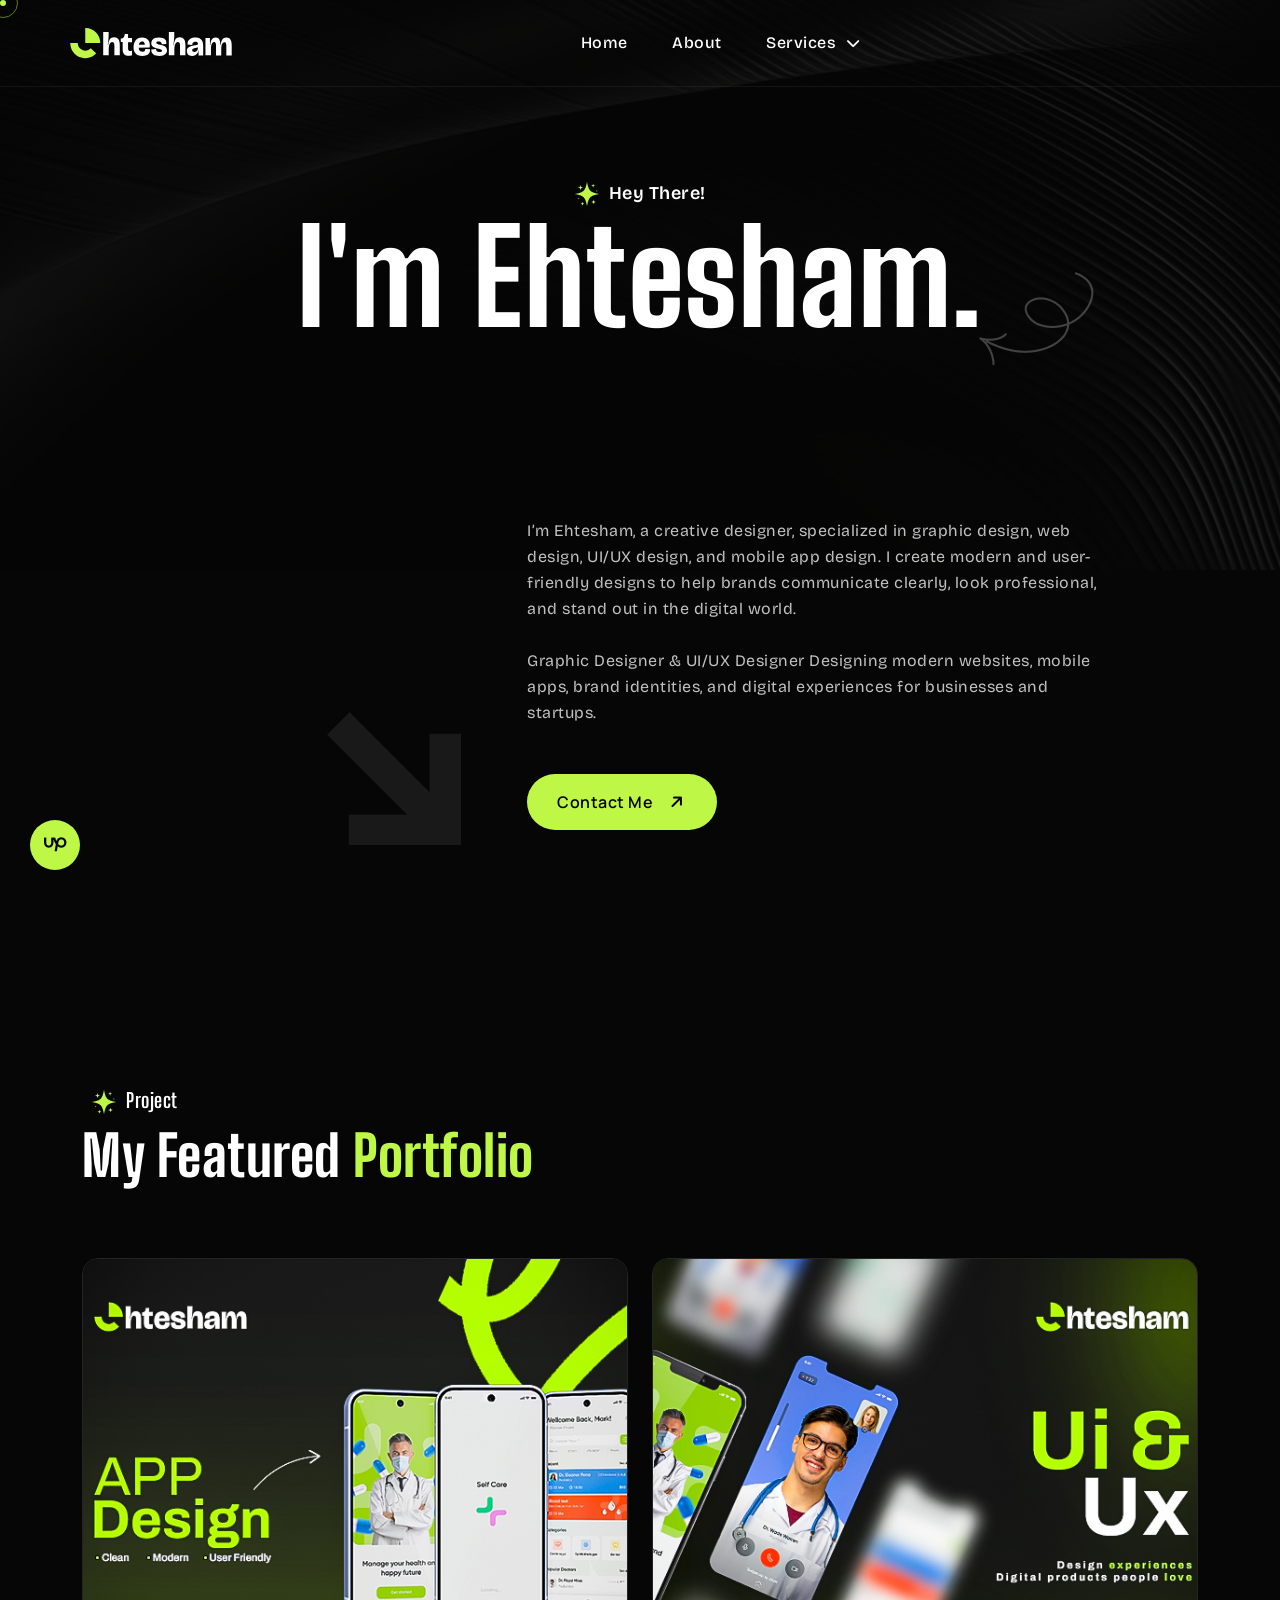
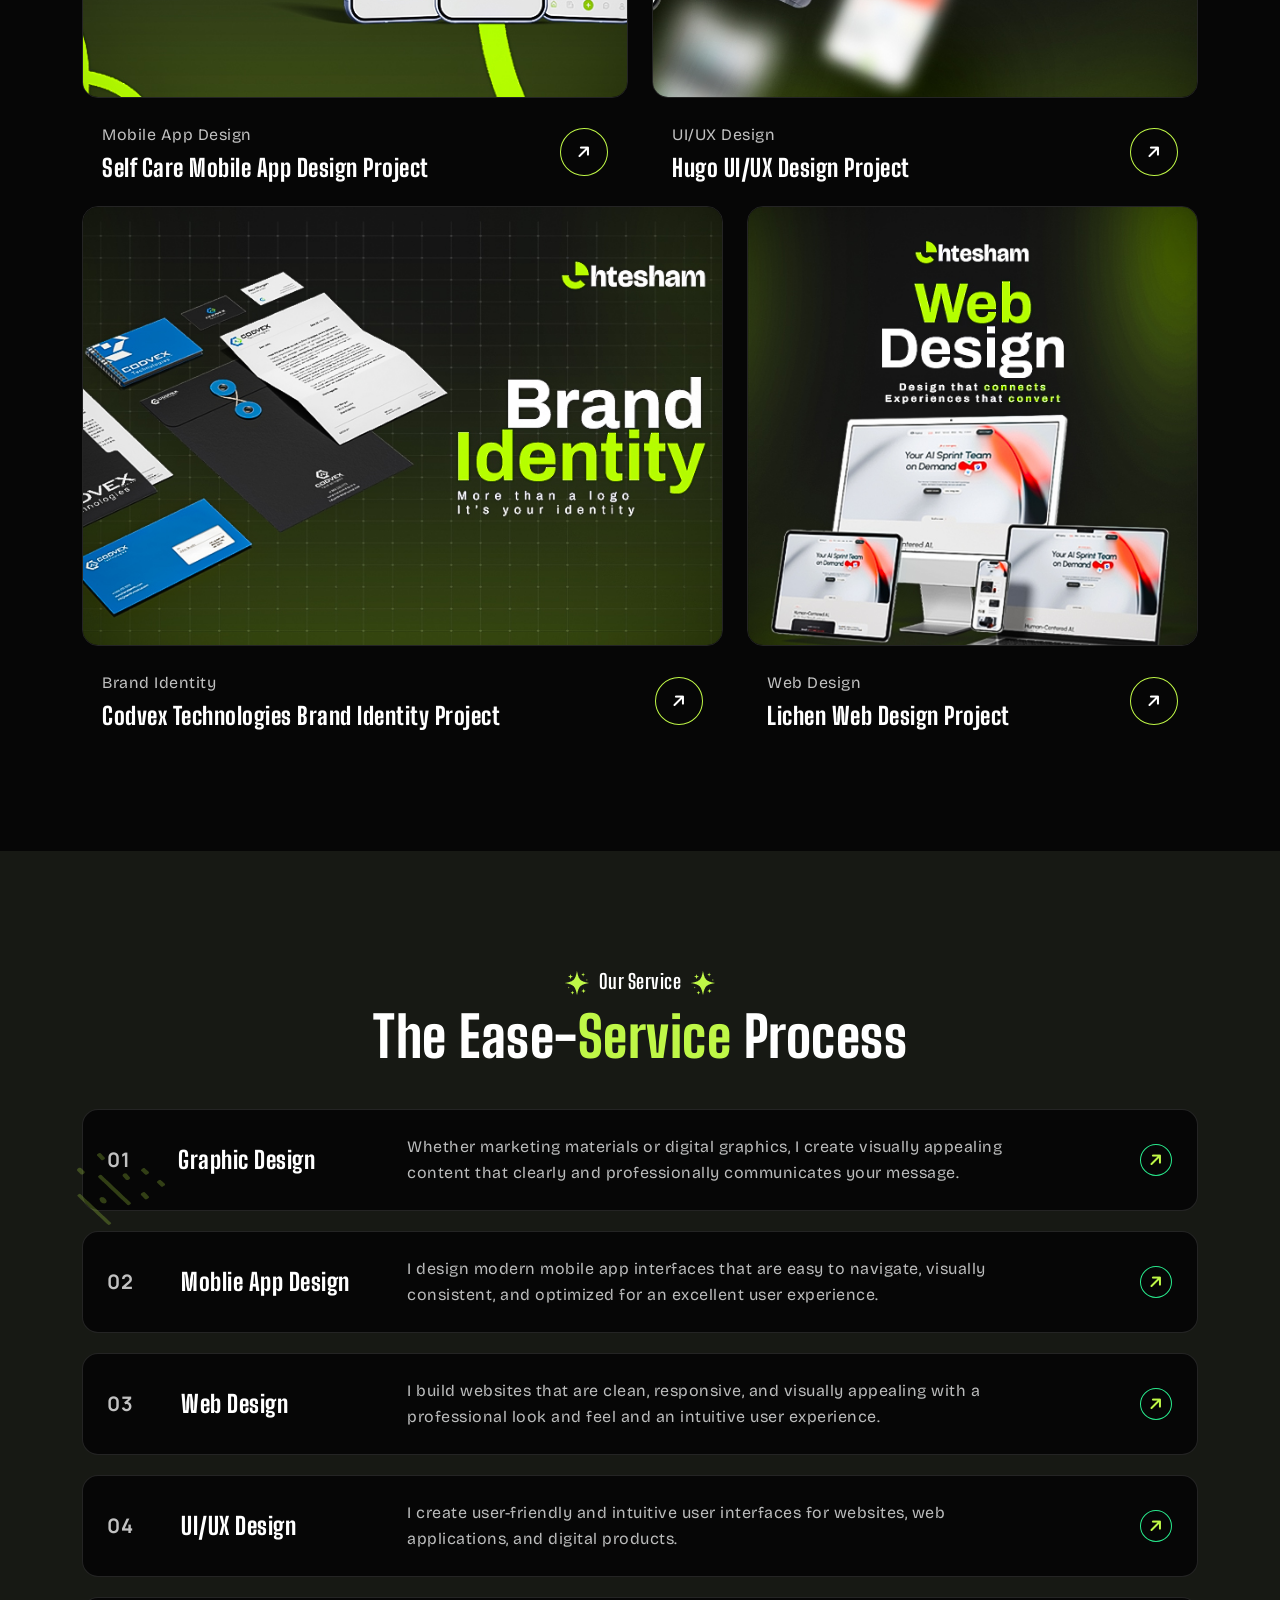
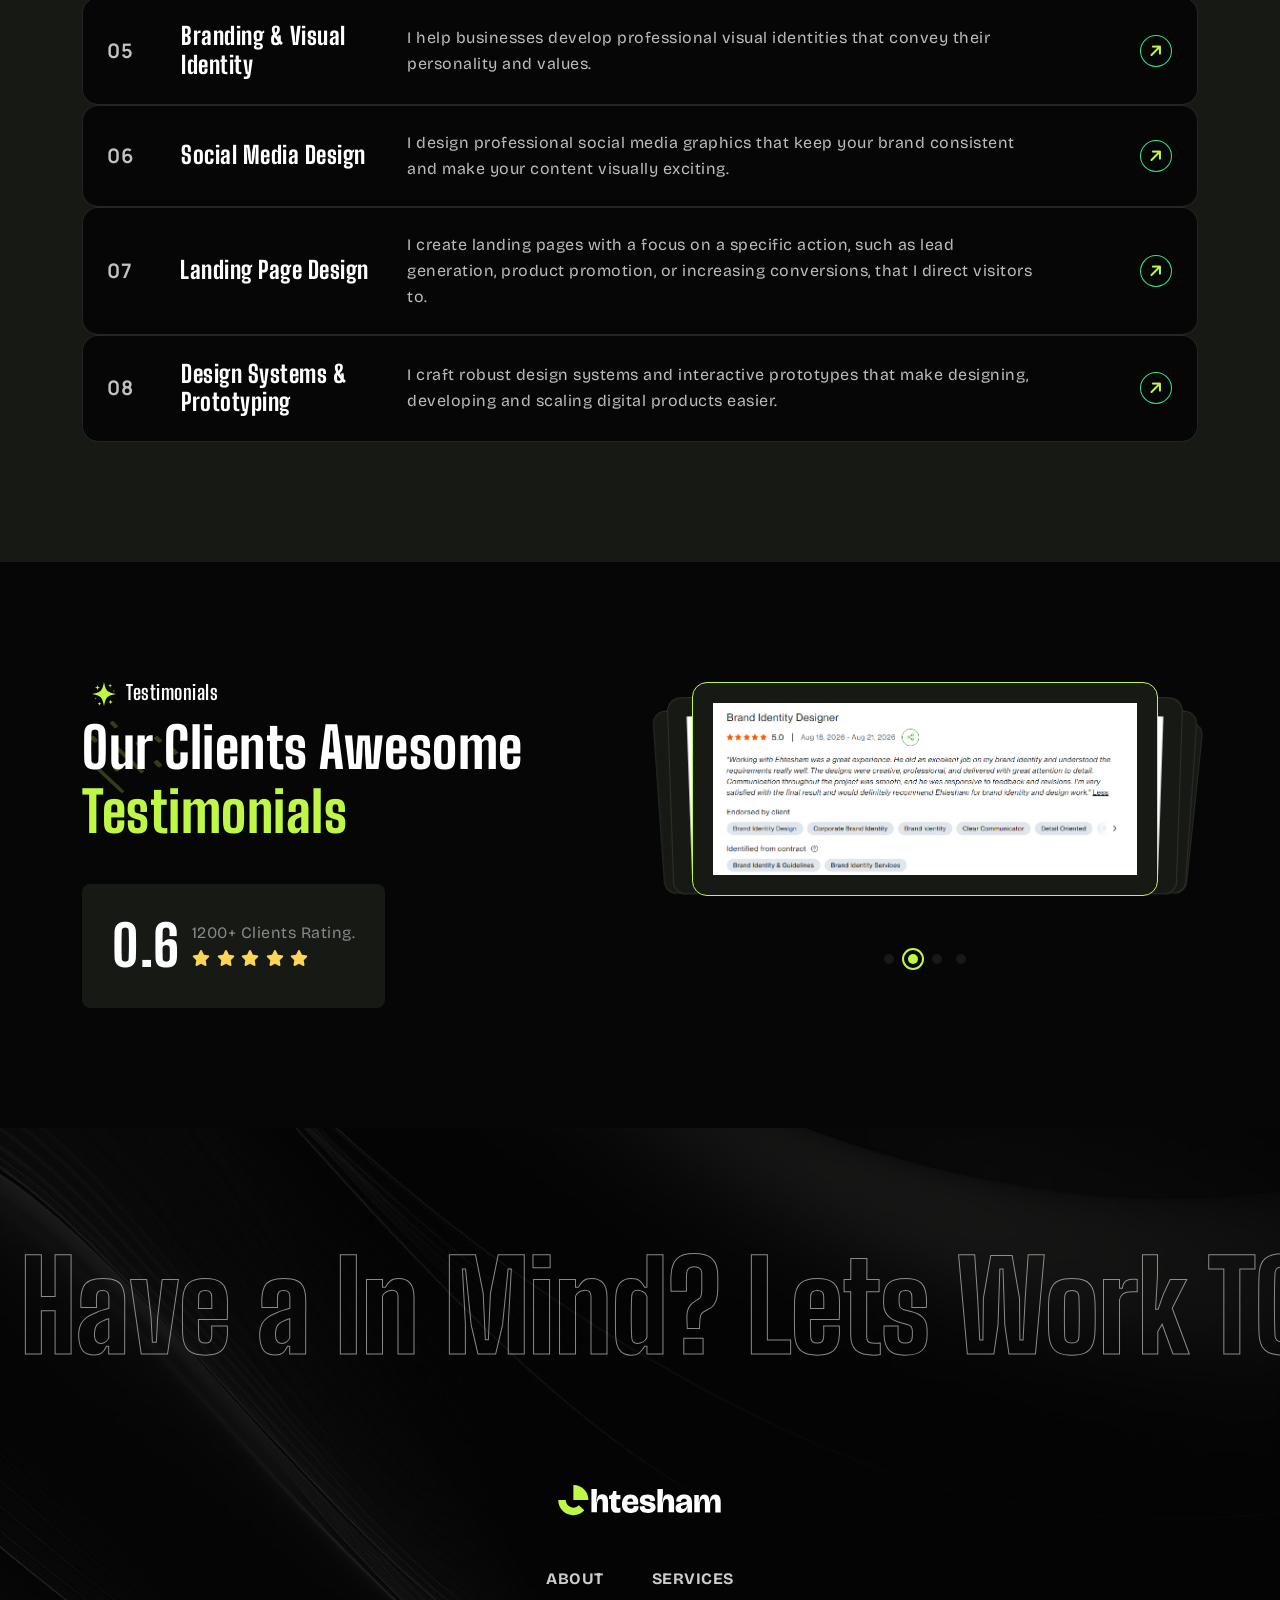
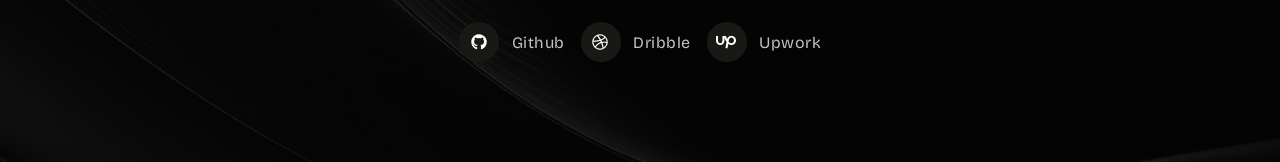
==== commit 9867674f: "Update index.html" ====
--- a/index.html
+++ b/index.html
@@ -232,8 +232,8 @@
                             </div>
                             <div class="content">
                                 <div class="text">
-                                    <span>Self Care Mobile App Design Project</span>
-                                    <h4><a href="./portfolio-3.html">Mobile App for Task Management</a></h4>
+                                    <span>Mobile App Design</span>
+                                    <h4><a href="./portfolio-3.html">Self Care Mobile App Design Project</a></h4>
                                 </div>
                                 <div class="icon">
                                     <a href="./portfolio-3.html"> <i class="fa-solid fa-arrow-right"></i></a>
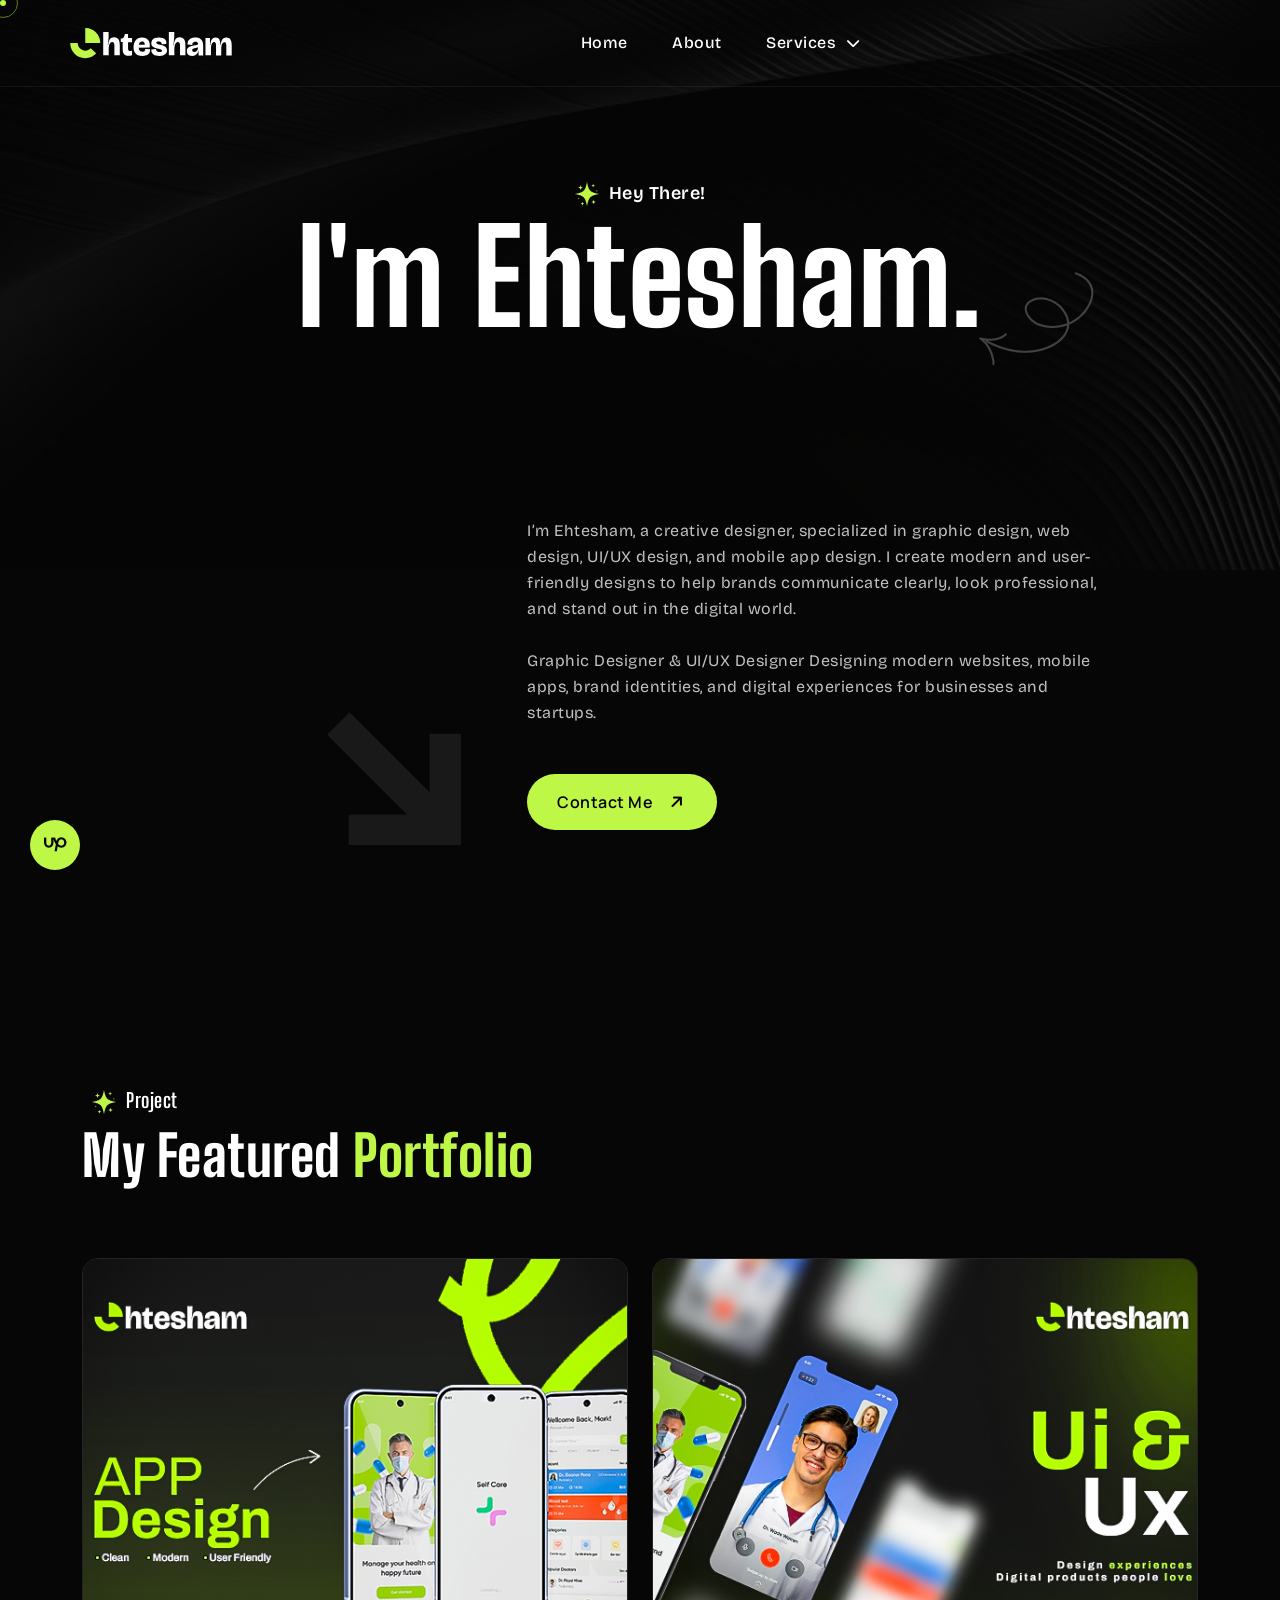
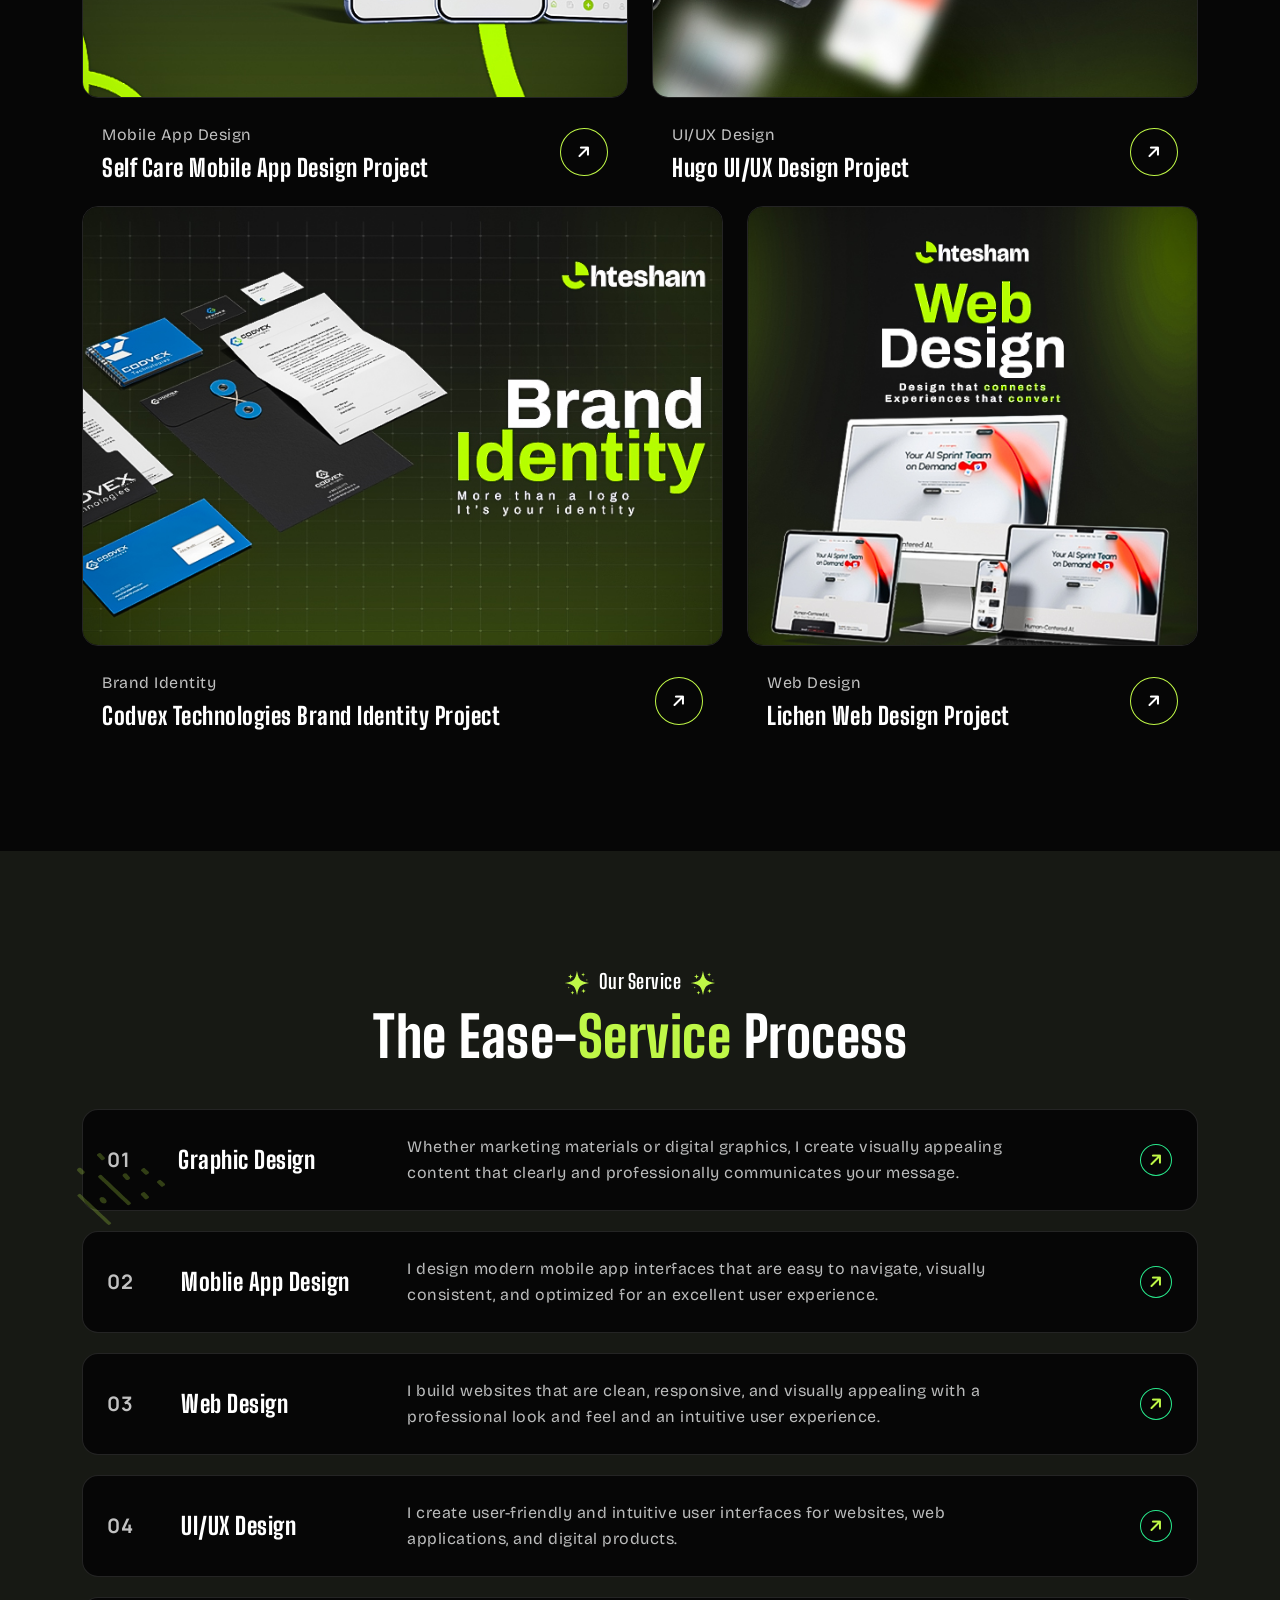
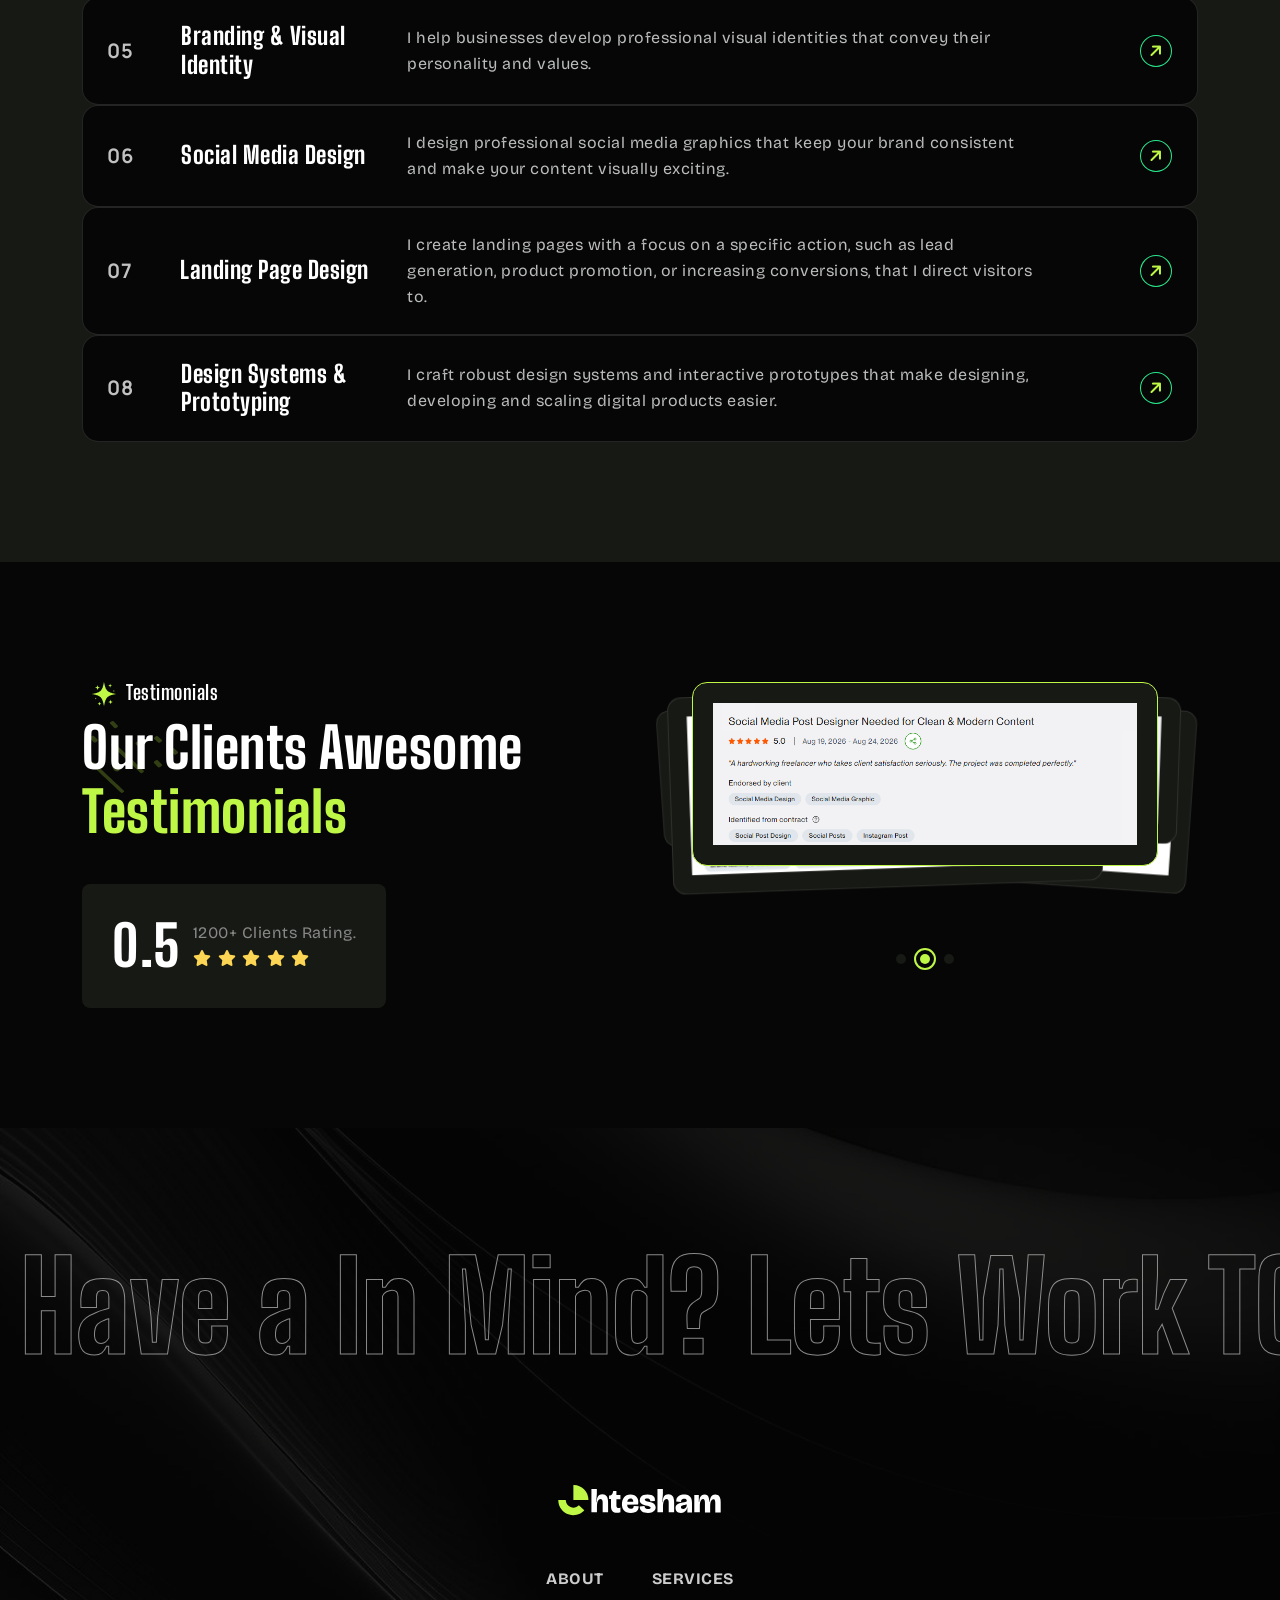
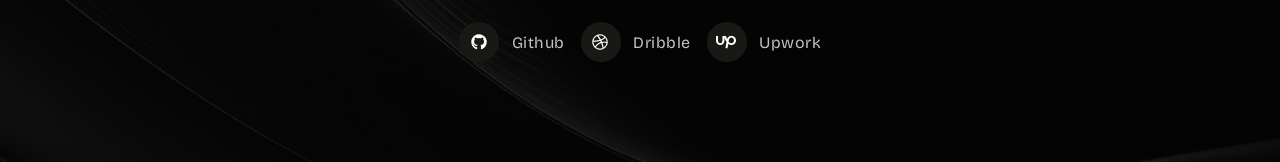
==== commit d6ac225d: "Update index.html" ====
--- a/index.html
+++ b/index.html
@@ -469,7 +469,7 @@
                                 <div class="swiper-slide">
                                     <div class="testimonial-box-items">
                                         <div class="client-info">
-                                            <img src="./assets/img/review/review-1.png" alt="img">
+                                            <img src="./assets/img/review/review-2.png" alt="img">
                                             <!-- <div class="client-content">
                                                 <h5>Daniel Smith</h5>
                                                 <p>Senior engineer</p>
@@ -490,28 +490,7 @@
                                 <div class="swiper-slide">
                                     <div class="testimonial-box-items">
                                         <div class="client-info">
-                                            <img src="./assets/img/review/review-1.png" alt="img">
-                                            <!-- <div class="client-content">
-                                                <h5>Daniel Smith</h5>
-                                                <p>Senior engineer</p>
-                                            </div> -->
-                                        </div>
-                                        <!-- <div class="testi-content">
-                                            <div class="icon">
-                                                <img src="./assets/img/icon/42.svg" alt="img">
-                                            </div>
-                                            <p>
-                                                This digital agency completely transformed our online presence. Their
-                                                expertise, creativity, and attention to detail exceeded all our
-                                                expectations. We highly recommend their outstanding services!
-                                            </p>
-                                        </div> -->
-                                    </div>
-                                </div>
-                                <div class="swiper-slide">
-                                    <div class="testimonial-box-items">
-                                        <div class="client-info">
-                                            <img src="./assets/img/review/review-1.png" alt="img">
+                                            <img src="./assets/img/review/review-3.png" alt="img">
                                             <!-- <div class="client-content">
                                                 <h5>Daniel Smith</h5>
                                                 <p>Senior engineer</p>
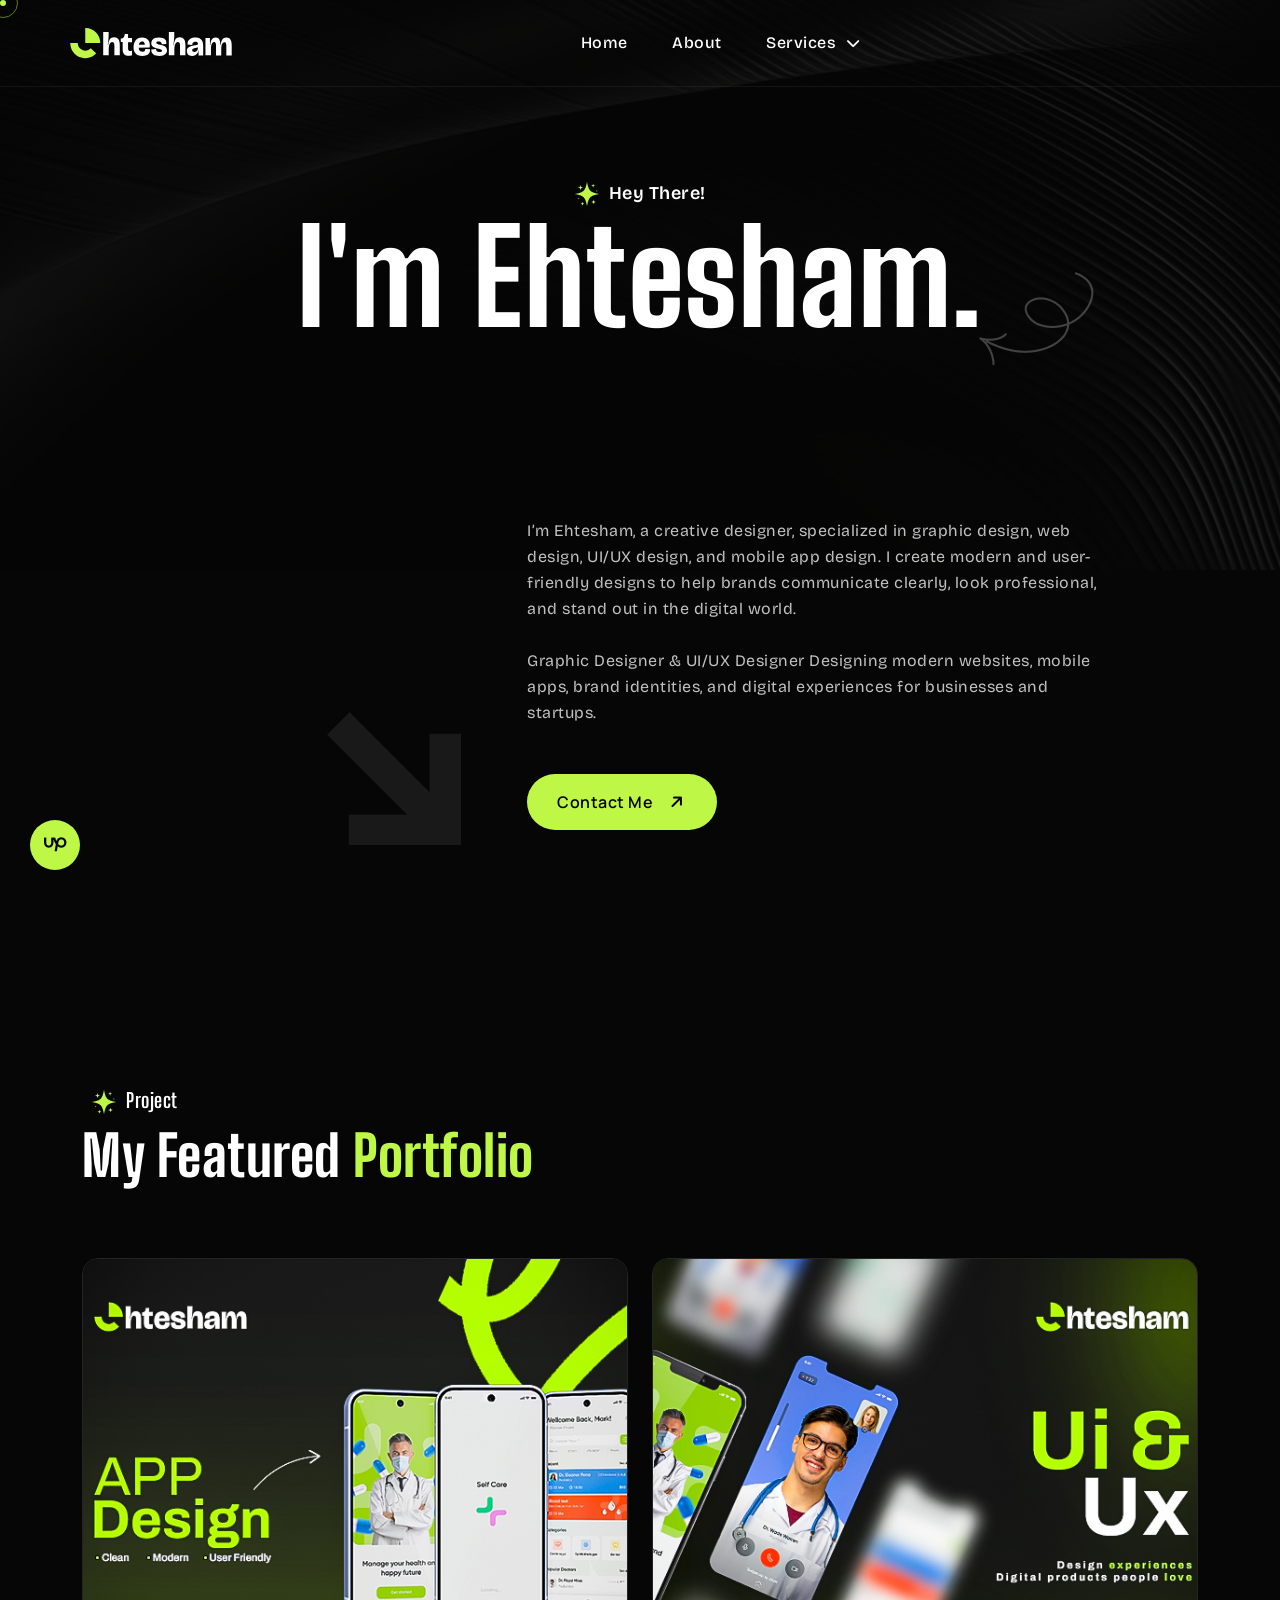
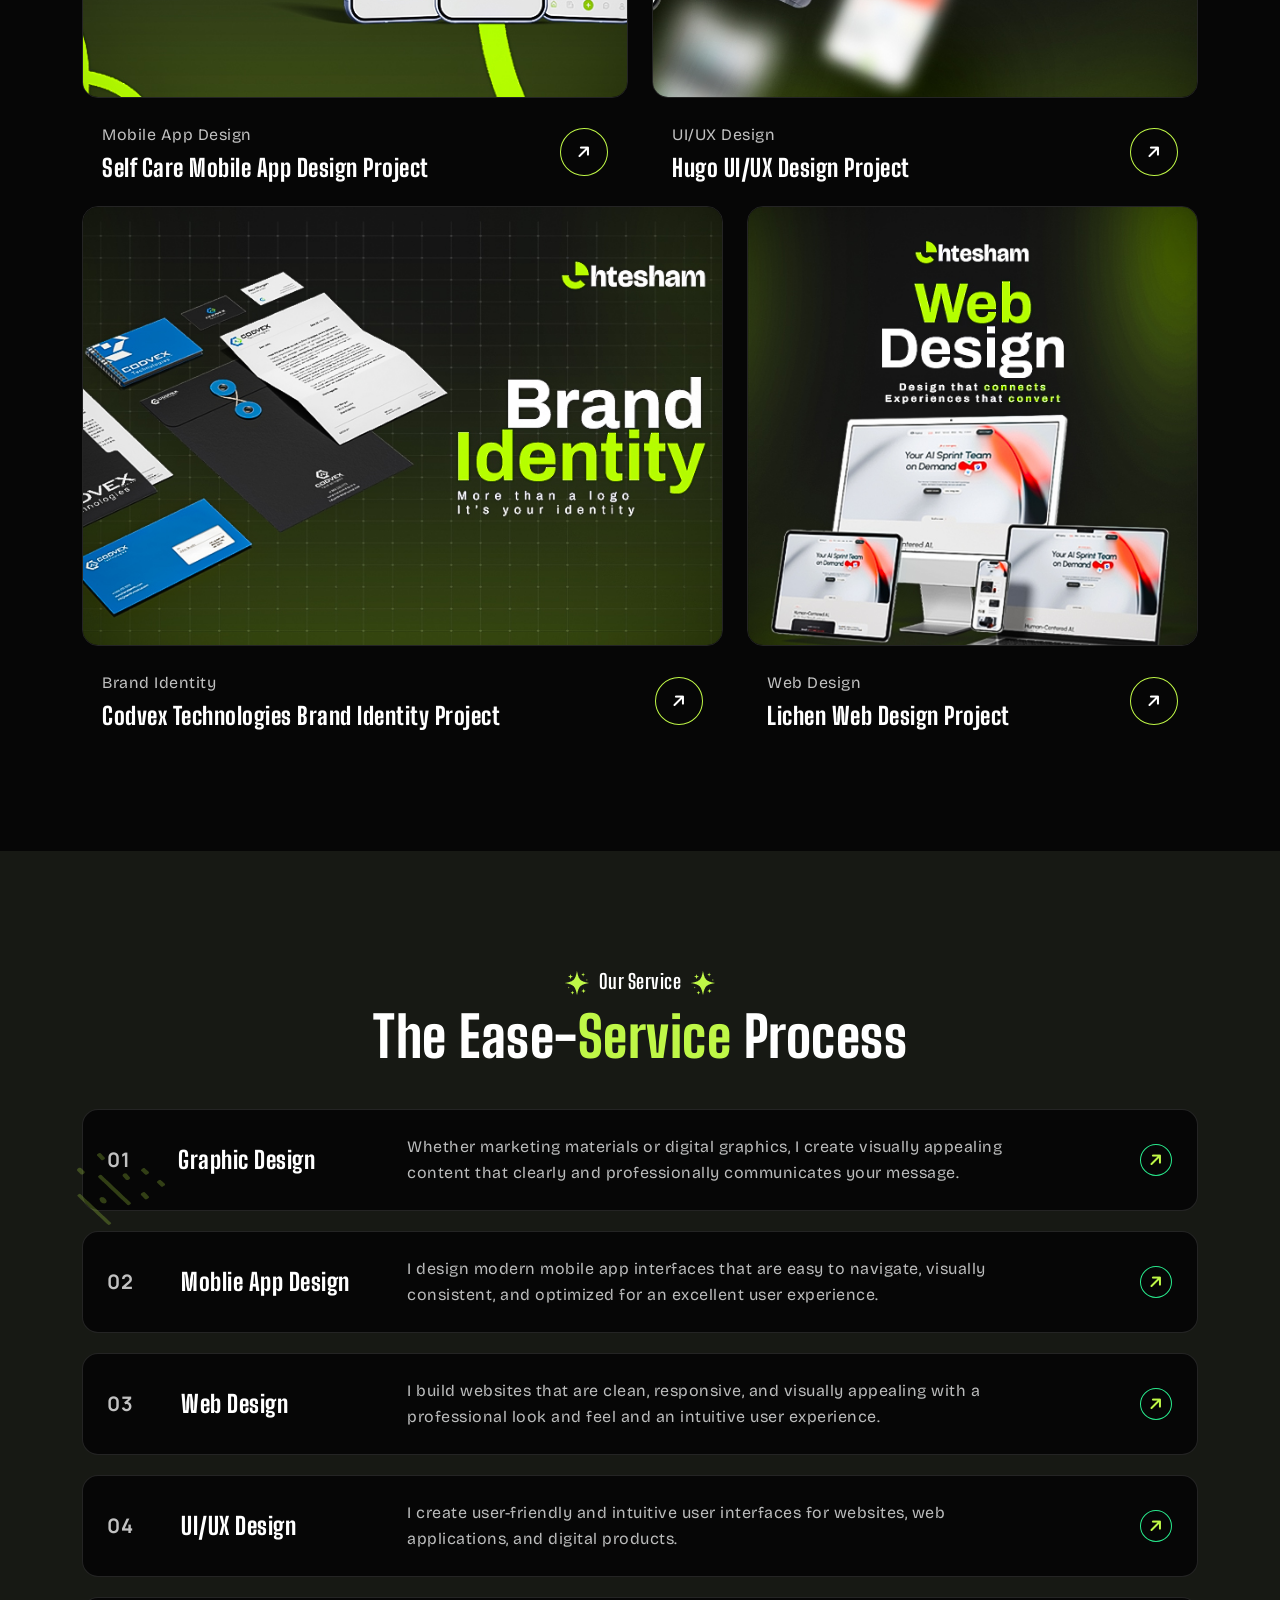
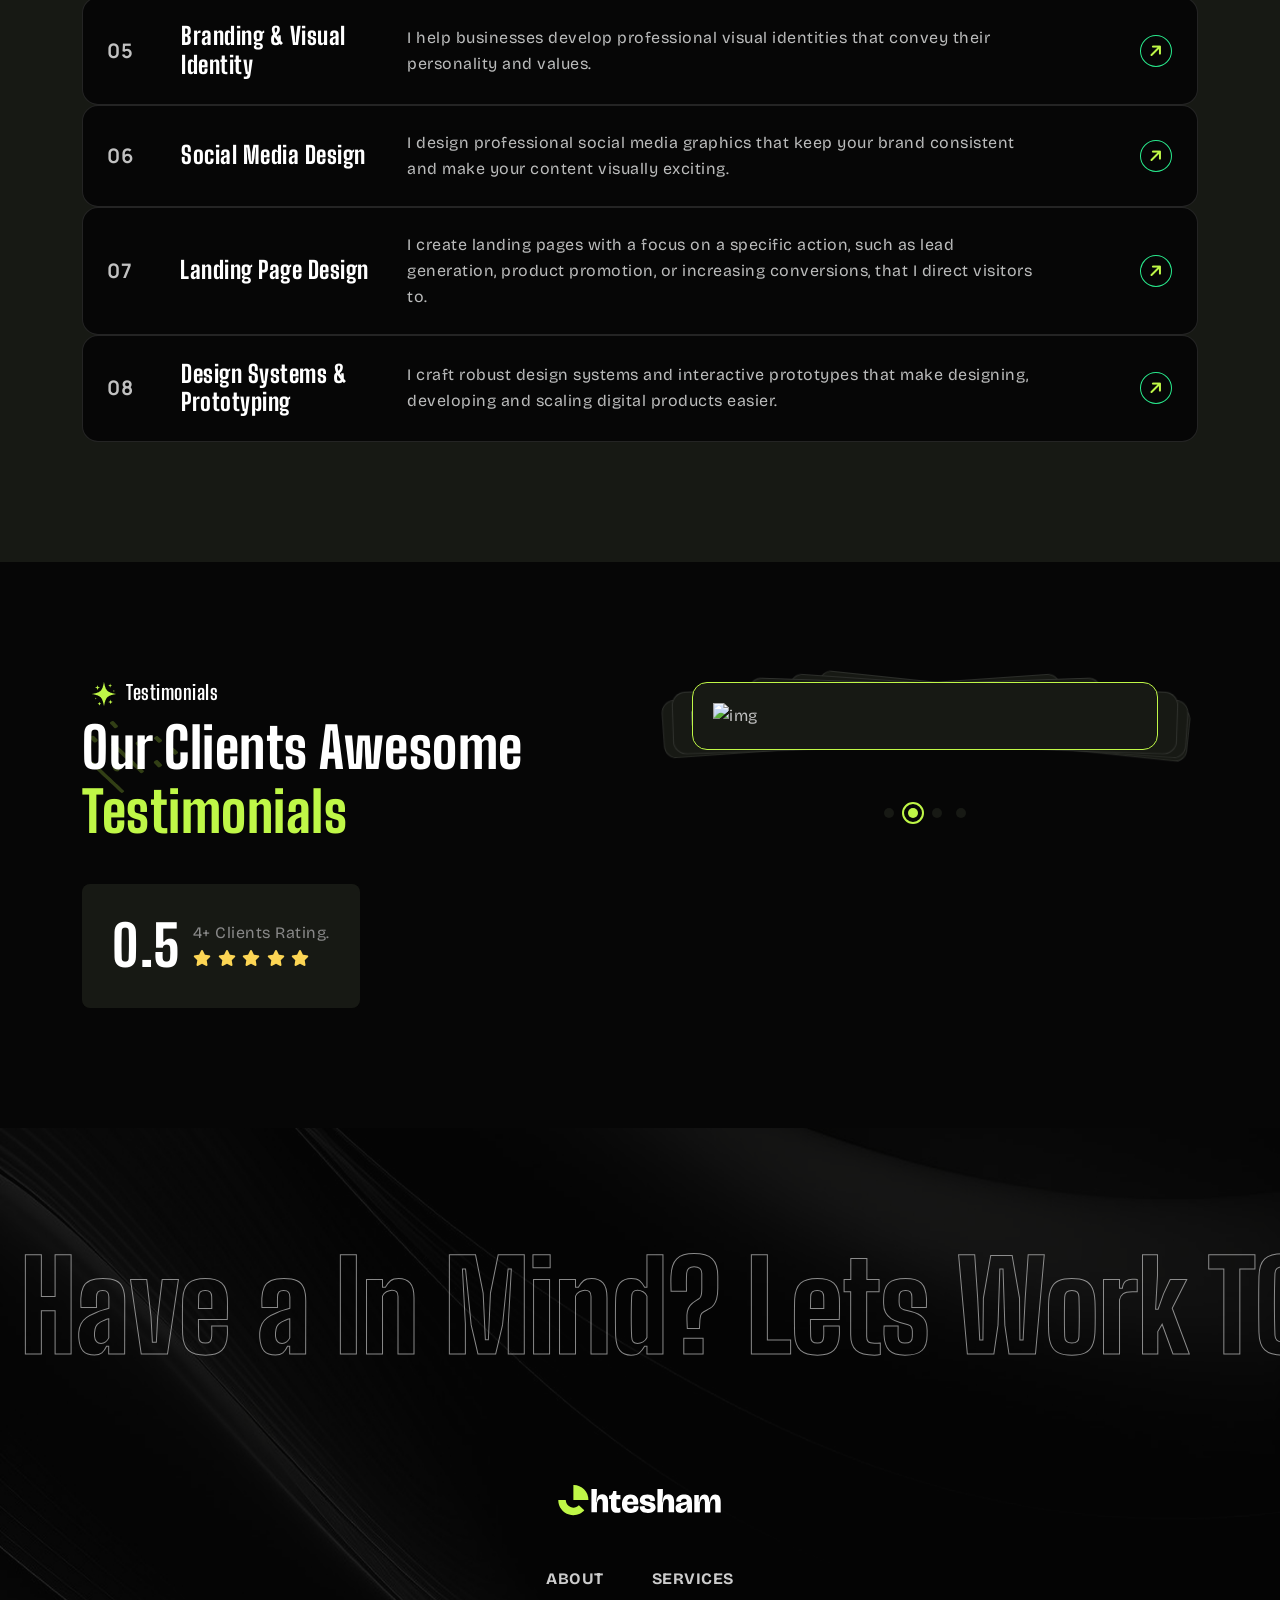
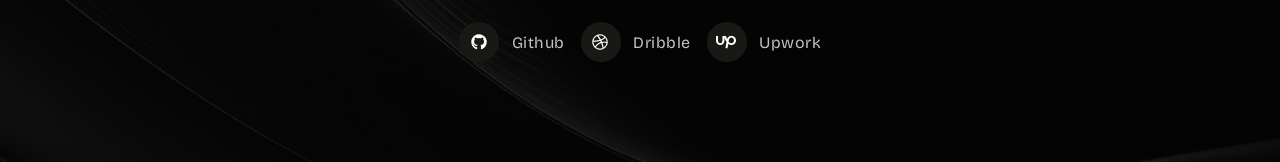
==== commit 8ef3ae4f: "Update index.html" ====
--- a/index.html
+++ b/index.html
@@ -428,9 +428,9 @@
                         <h2 class="wow fadeInUp" data-wow-delay=".2s">Our clients awesome <span>Testimonials</span></h2>
                     </div>
                     <div class="reviews wow fadeInUp" data-wow-delay=".4s">
-                        <h2 class="count">4.8</h2>
+                        <h2 class="count">5.0</h2>
                         <div class="item">
-                            <span>1200+ Clients Rating.</span>
+                            <span>4+ Clients Rating.</span>
                             <div class="star">
                                 <i class="fa-solid fa-star"></i>
                                 <i class="fa-solid fa-star"></i>
@@ -448,64 +448,29 @@
                                 <div class="swiper-slide">
                                     <div class="testimonial-box-items">
                                         <div class="client-info">
-                                            <img src="./assets/img/review/review-1.png" alt="img">
-                                            <!-- <div class="client-content">
-                                                <h5>Daniel Smith</h5>
-                                                <p>Senior engineer</p>
-                                            </div> -->
+                                            <img src="./assets/img/review/review-01.jpg" alt="img">
                                         </div>
-                                        <!-- <div class="testi-content">
-                                            <div class="icon">
-                                                <img src="./assets/img/icon/42.svg" alt="img">
-                                            </div>
-                                            <p>
-                                                This digital agency completely transformed our online presence. Their
-                                                expertise, creativity, and attention to detail exceeded all our
-                                                expectations. We highly recommend their outstanding services!
-                                            </p>
-                                        </div> -->
                                     </div>
                                 </div>
                                 <div class="swiper-slide">
                                     <div class="testimonial-box-items">
                                         <div class="client-info">
-                                            <img src="./assets/img/review/review-2.png" alt="img">
-                                            <!-- <div class="client-content">
-                                                <h5>Daniel Smith</h5>
-                                                <p>Senior engineer</p>
-                                            </div> -->
+                                            <img src="./assets/img/review/review-02.jpg" alt="img">
                                         </div>
-                                        <!-- <div class="testi-content">
-                                            <div class="icon">
-                                                <img src="./assets/img/icon/42.svg" alt="img">
-                                            </div>
-                                            <p>
-                                                This digital agency completely transformed our online presence. Their
-                                                expertise, creativity, and attention to detail exceeded all our
-                                                expectations. We highly recommend their outstanding services!
-                                            </p>
-                                        </div> -->
                                     </div>
                                 </div>
                                 <div class="swiper-slide">
                                     <div class="testimonial-box-items">
                                         <div class="client-info">
-                                            <img src="./assets/img/review/review-3.png" alt="img">
-                                            <!-- <div class="client-content">
-                                                <h5>Daniel Smith</h5>
-                                                <p>Senior engineer</p>
-                                            </div> -->
+                                            <img src="./assets/img/review/review-03.jpg" alt="img">
                                         </div>
-                                        <!-- <div class="testi-content">
-                                            <div class="icon">
-                                                <img src="./assets/img/icon/42.svg" alt="img">
-                                            </div>
-                                            <p>
-                                                This digital agency completely transformed our online presence. Their
-                                                expertise, creativity, and attention to detail exceeded all our
-                                                expectations. We highly recommend their outstanding services!
-                                            </p>
-                                        </div> -->
+                                    </div>
+                                </div>
+                                <div class="swiper-slide">
+                                    <div class="testimonial-box-items">
+                                        <div class="client-info">
+                                            <img src="./assets/img/review/review-01.jpg" alt="img">
+                                        </div>
                                     </div>
                                 </div>
                             </div>
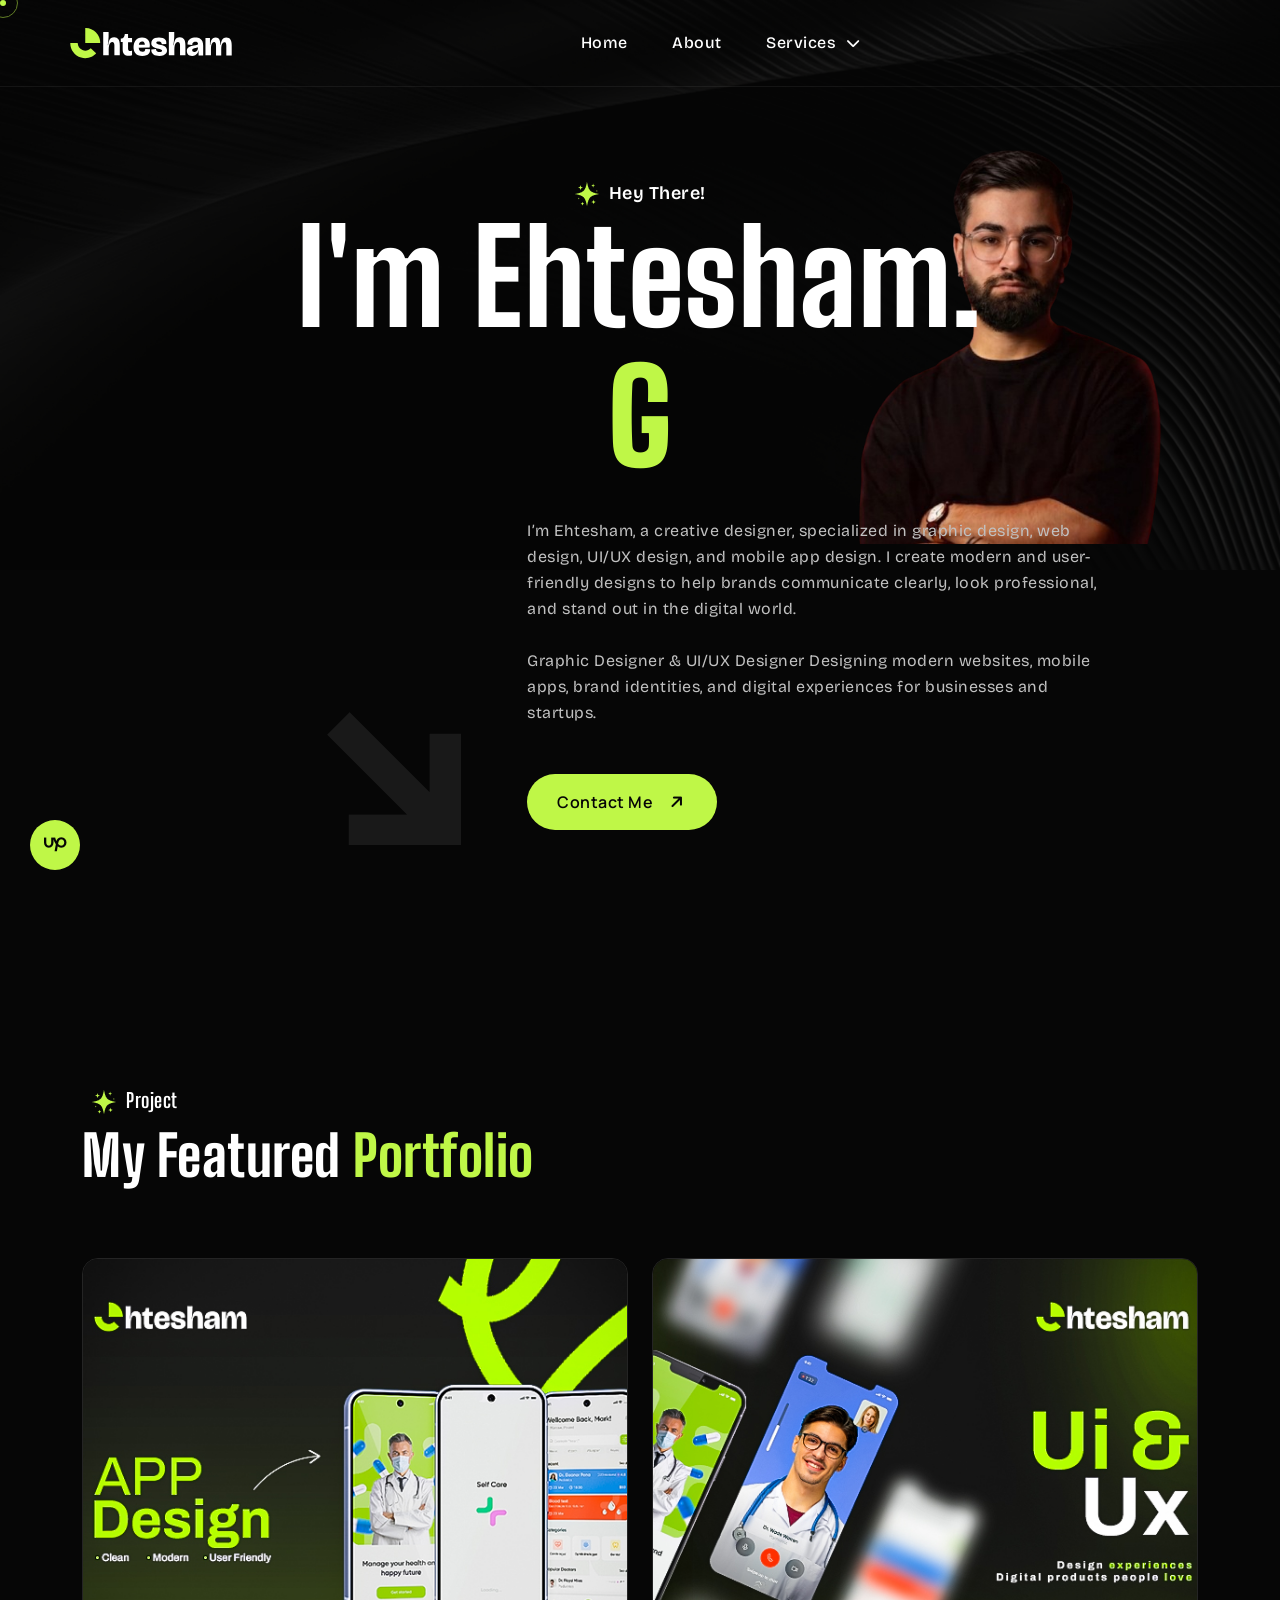
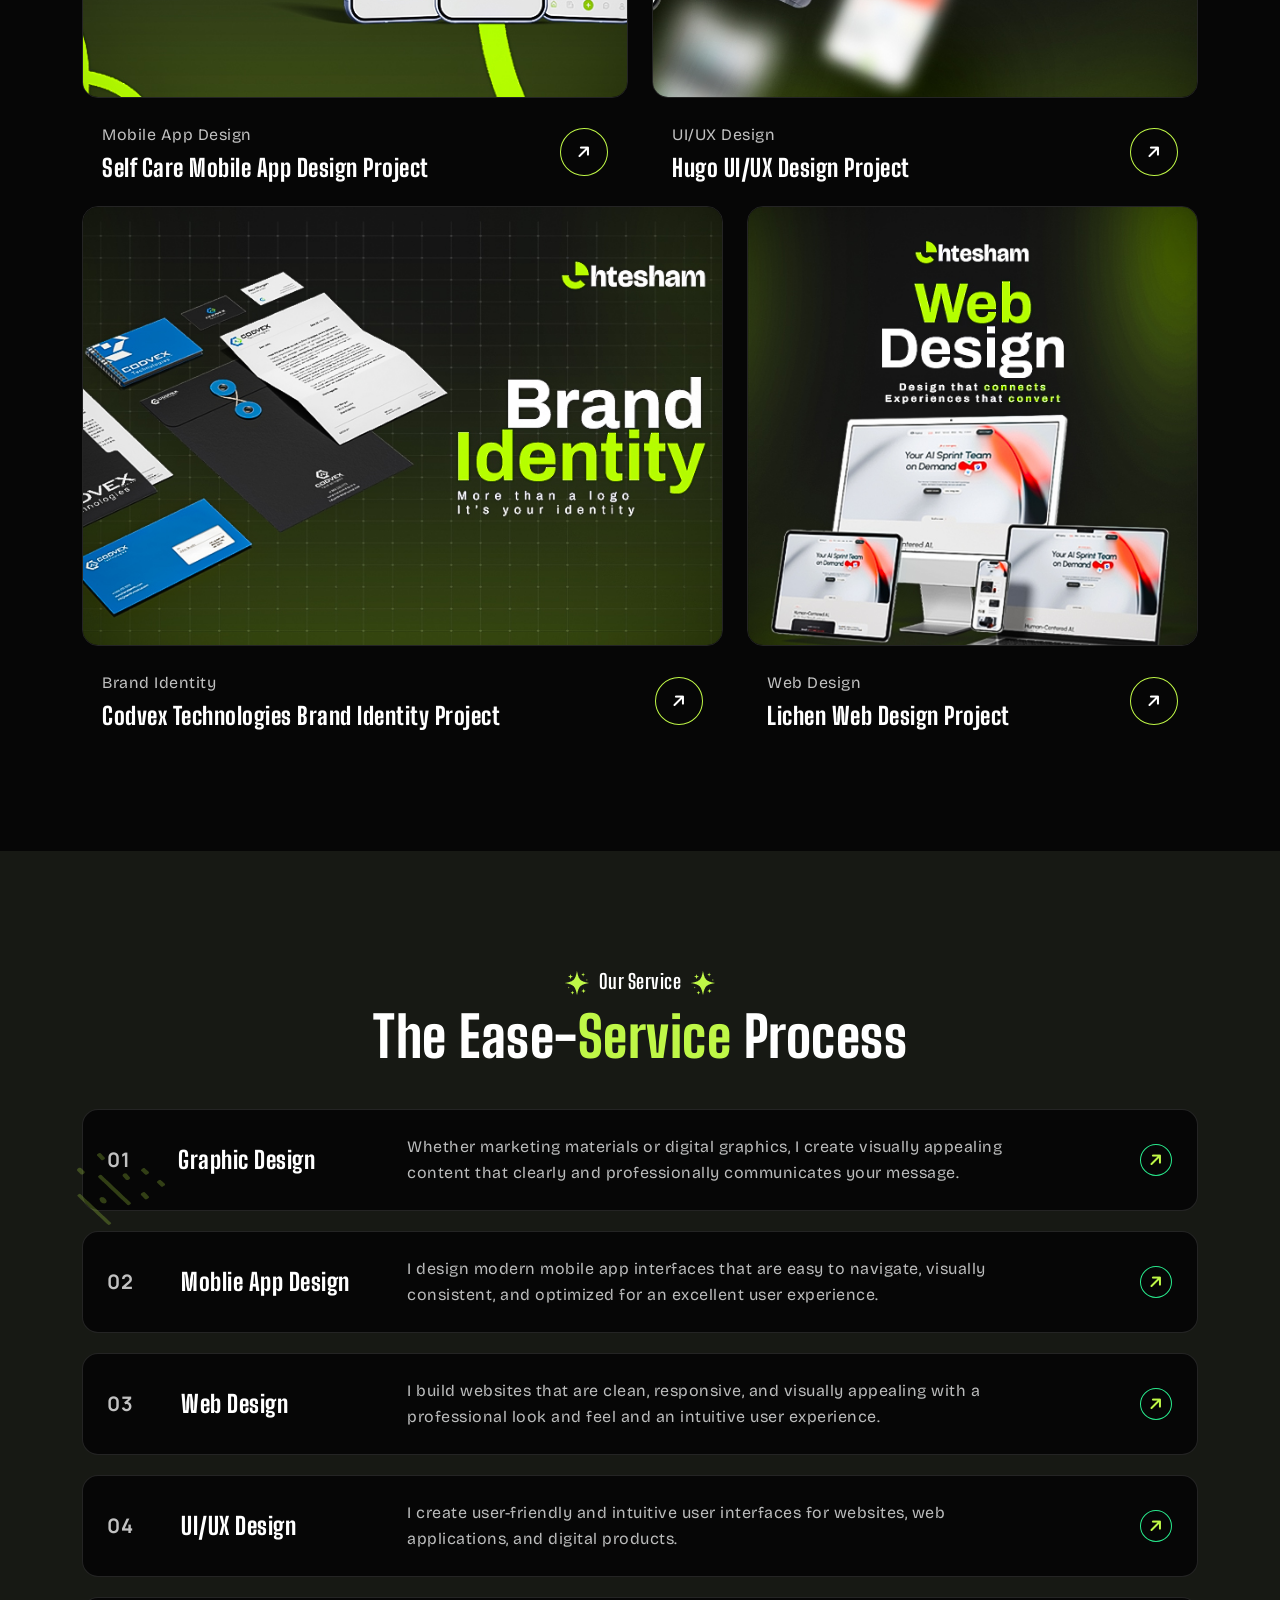
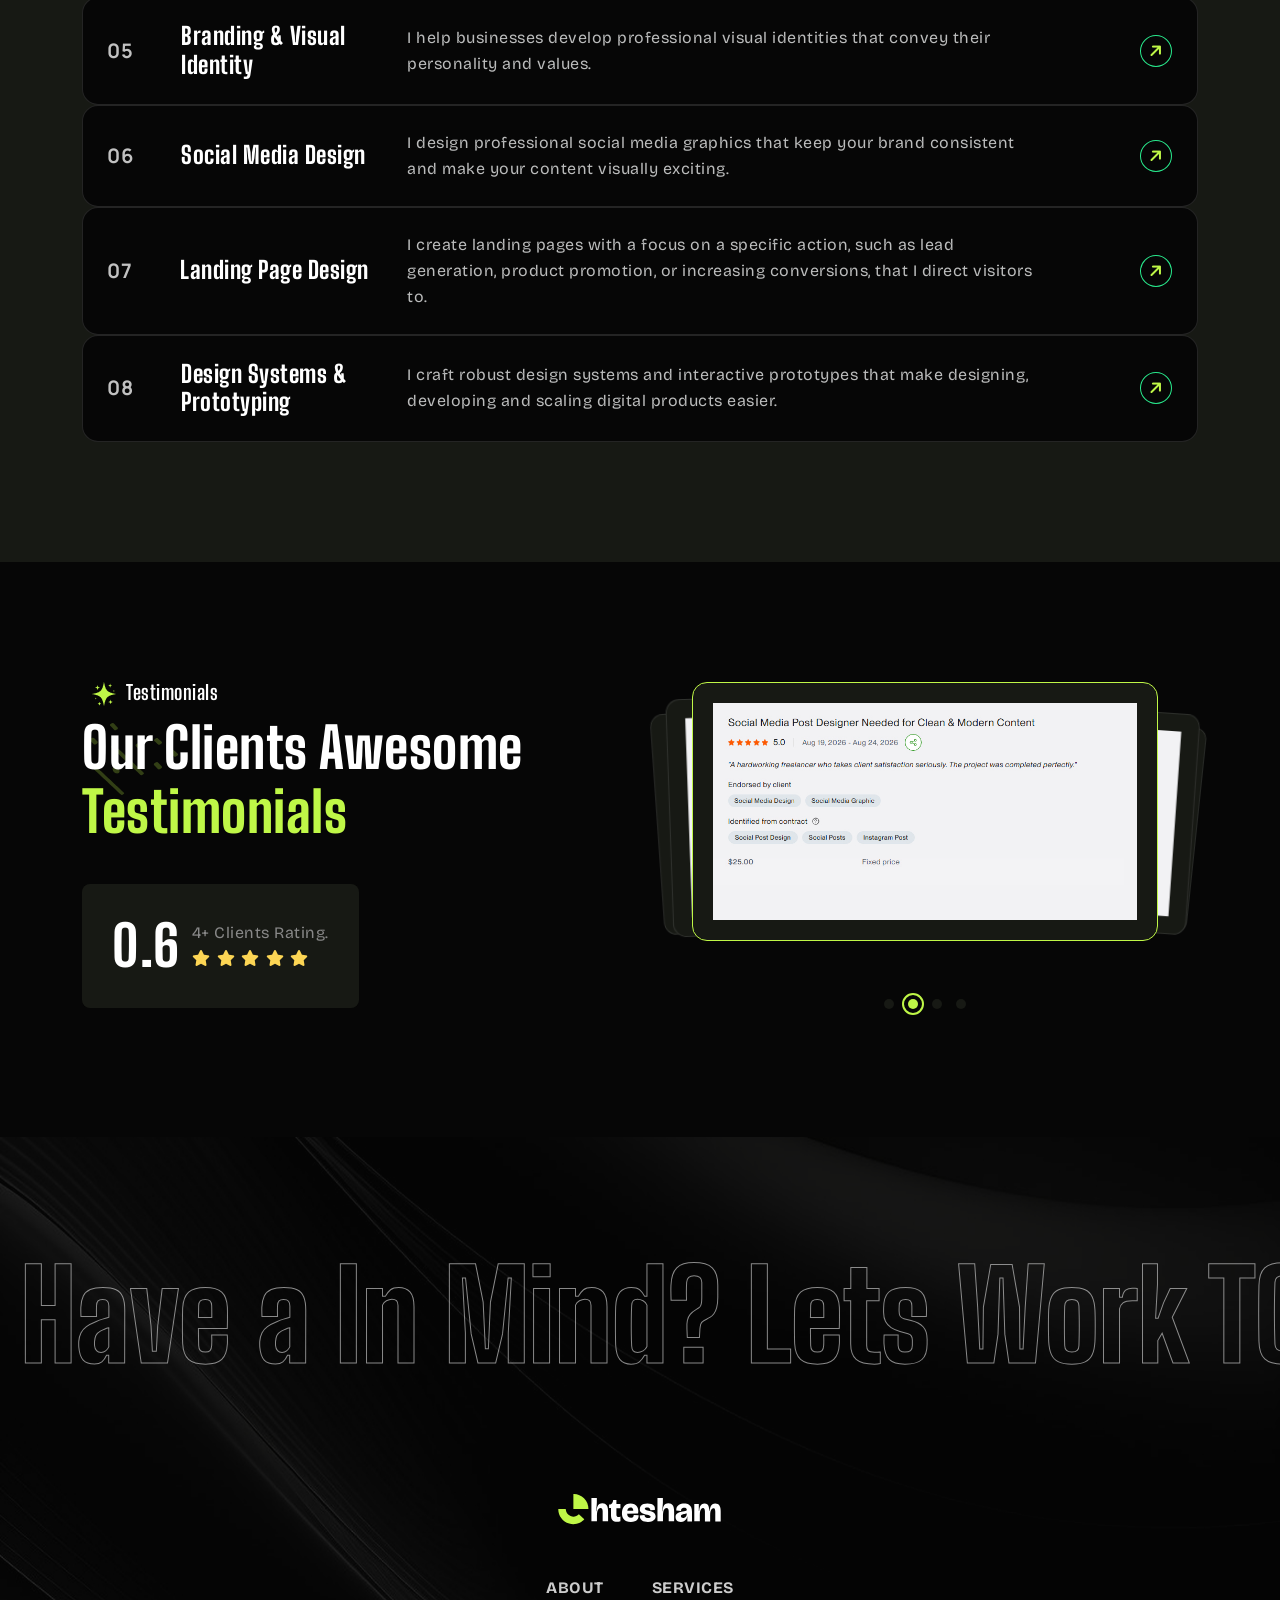
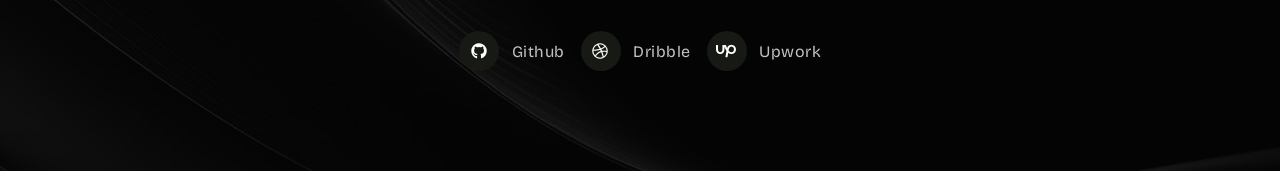
==== commit 90f7740d: "Update index.html" ====
--- a/index.html
+++ b/index.html
@@ -180,7 +180,7 @@
             <img src="./assets/img/hero/bg-1.png" alt="img">
         </div>
         <div class="arrow-shape float-bob-y">
-            <img src="./assets/img/hero/angle-arrow.png" alt="img">
+            <img src="./assets/img/hero/me.png" alt="img">
         </div>
          <div class="arrow-up">
             <img src="./assets/img/hero/arrow.png" alt="img">
--- a/assets/css/main.css
+++ b/assets/css/main.css
@@ -3595,16 +3595,29 @@
     display: none;
   }
 }
+
 .hero-1 .arrow-shape {
   position: absolute;
-  top: 28%;
-  left: 76.5%;
-}
+  top: 10%;
+  left: 65%;
+  z-index: -1;
+}
+
+.hero-1 .arrow-shape img {
+  width: 80%;
+}
+
 @media (max-width: 1199px) {
   .hero-1 .arrow-shape {
-    display: none;
-  }
-}
+    top: 10%;
+    left: 60%;
+  }
+
+  .hero-1 .arrow-shape img {
+    width: 100%;
+  }
+}
+
 .hero-1 .arrow-up {
   position: absolute;
   bottom: 125px;
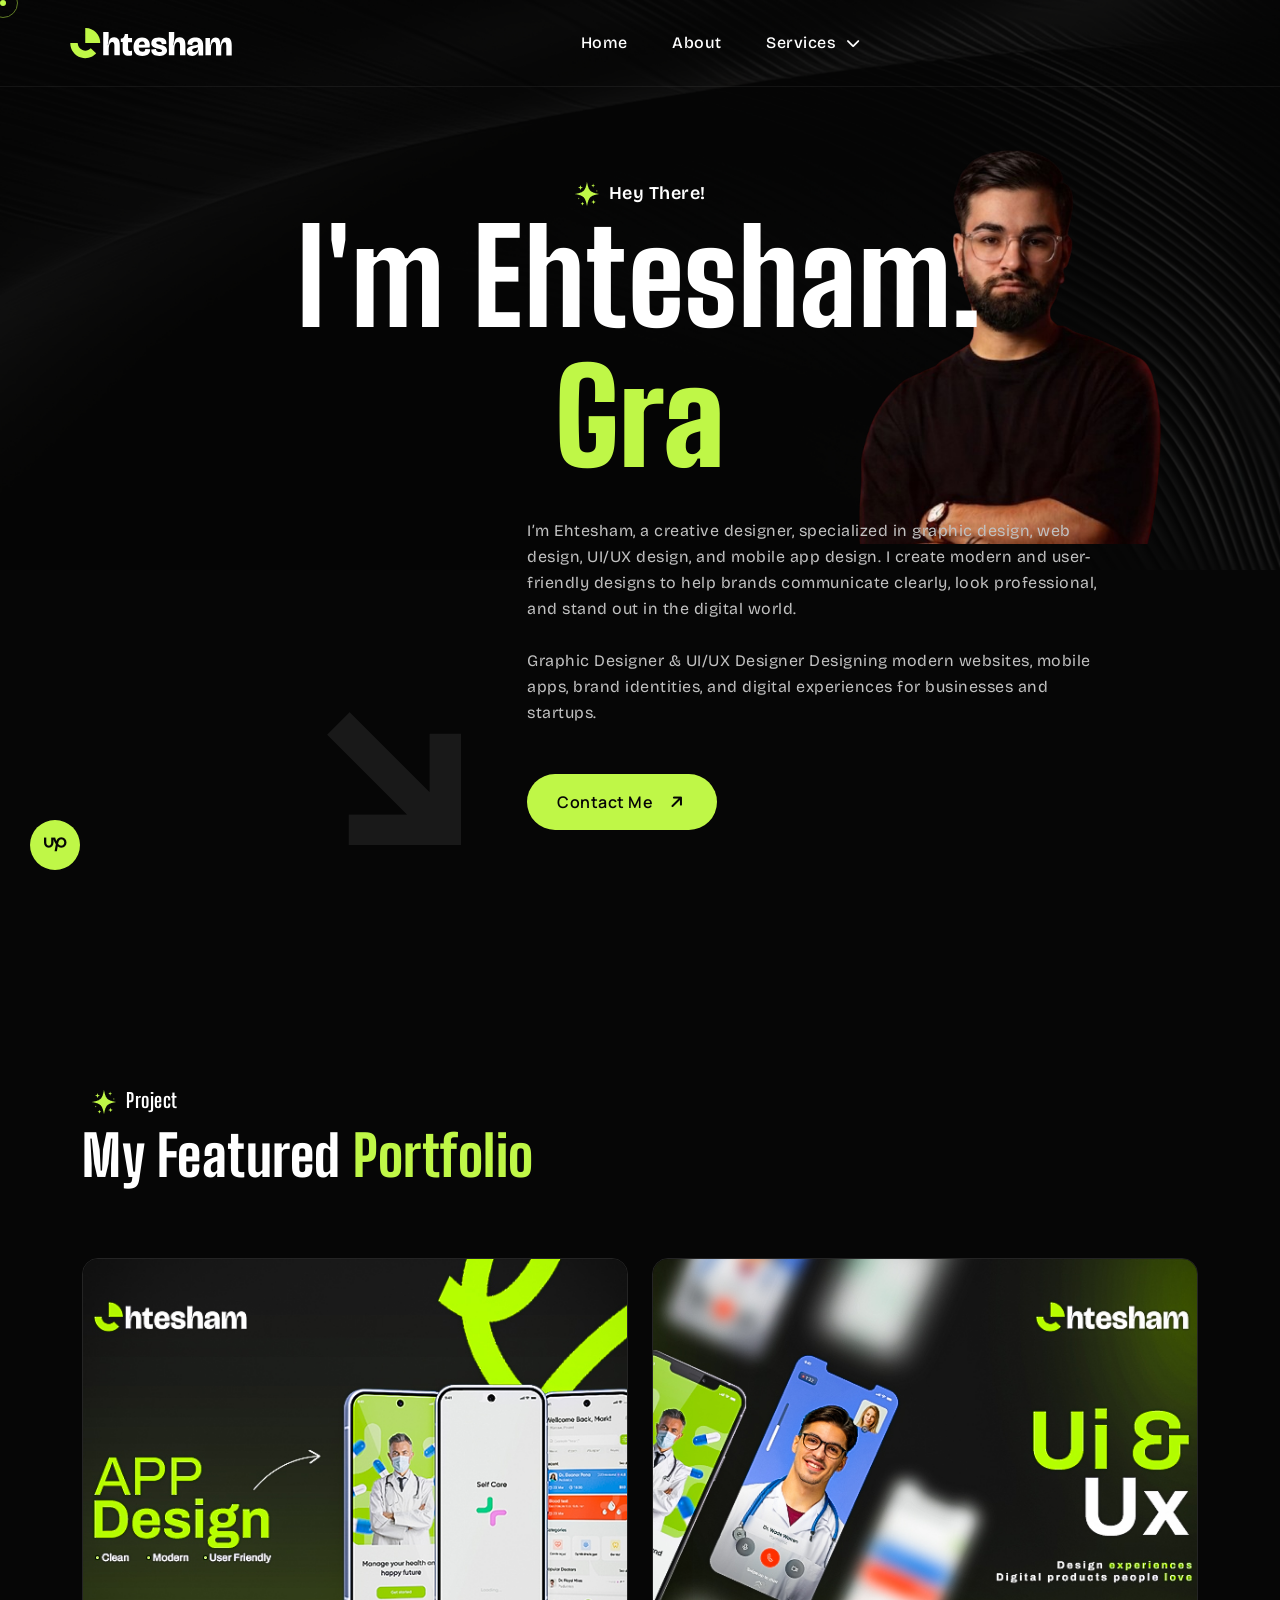
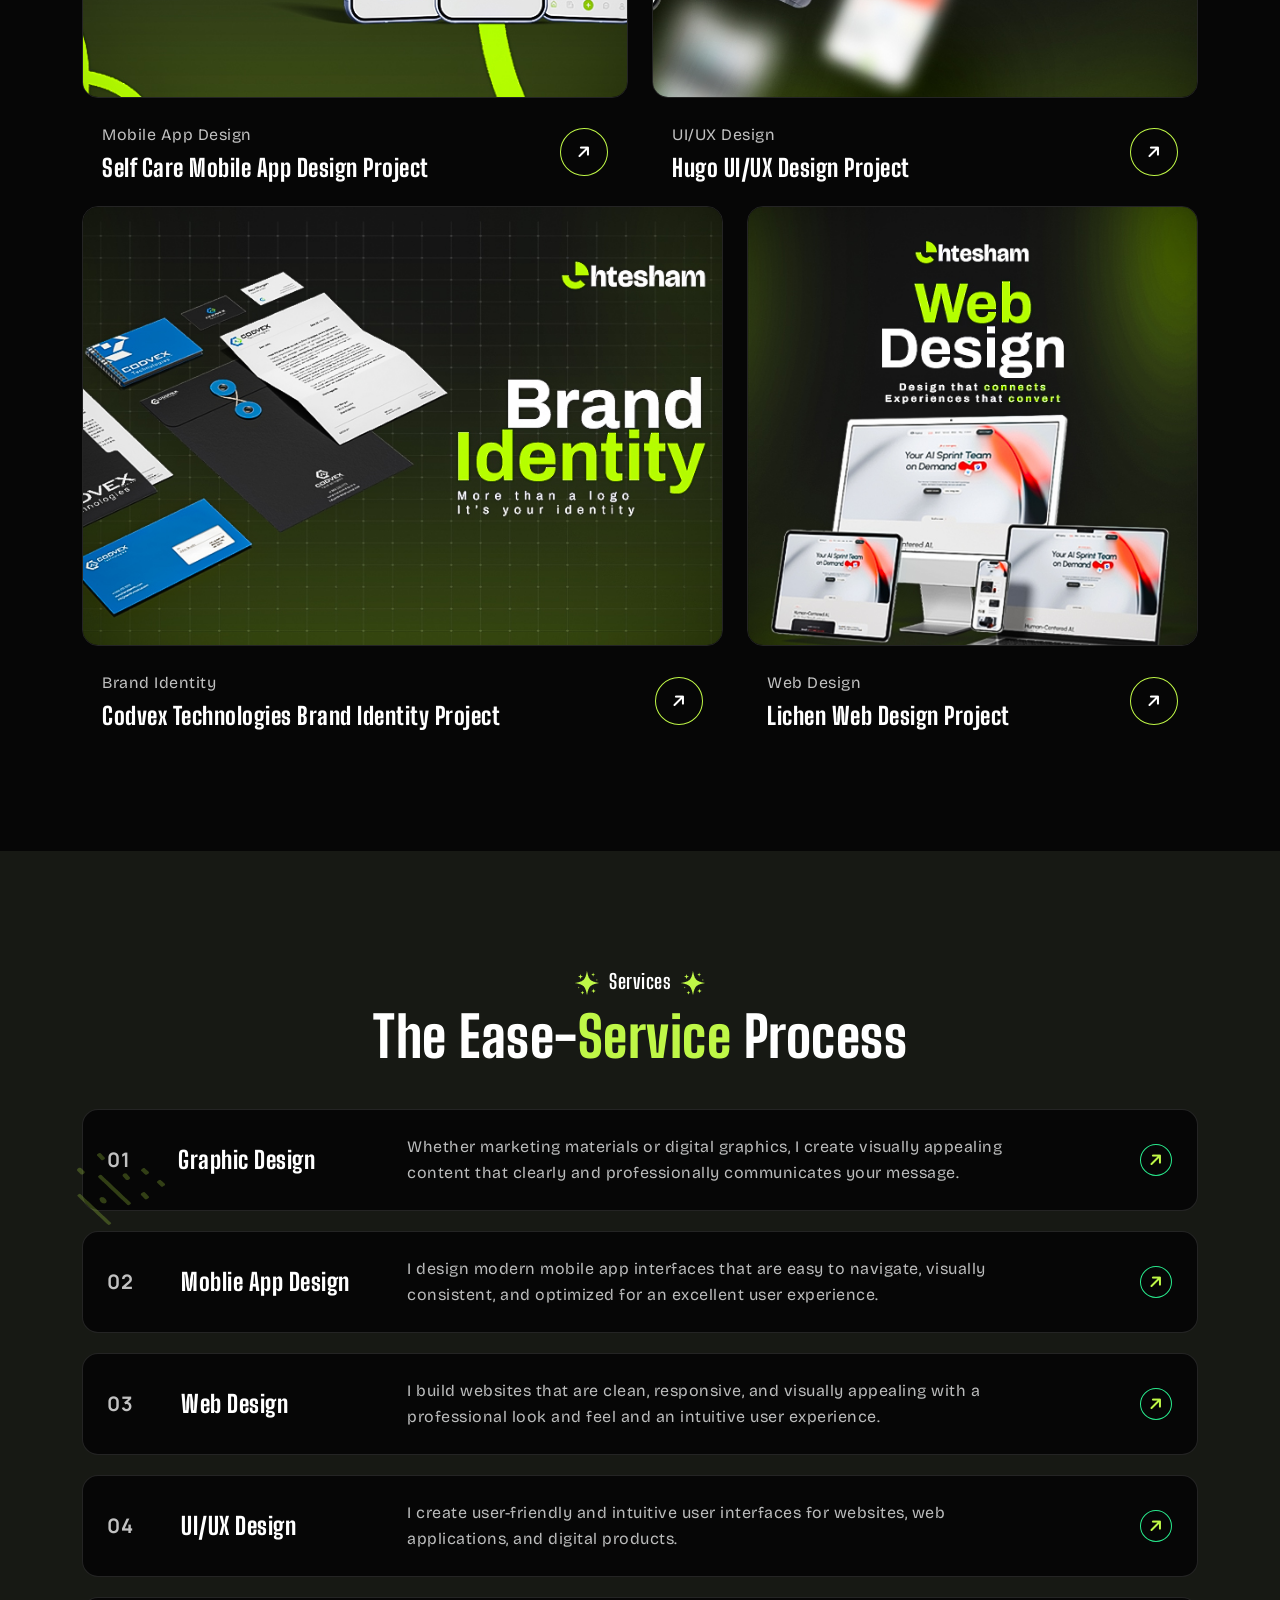
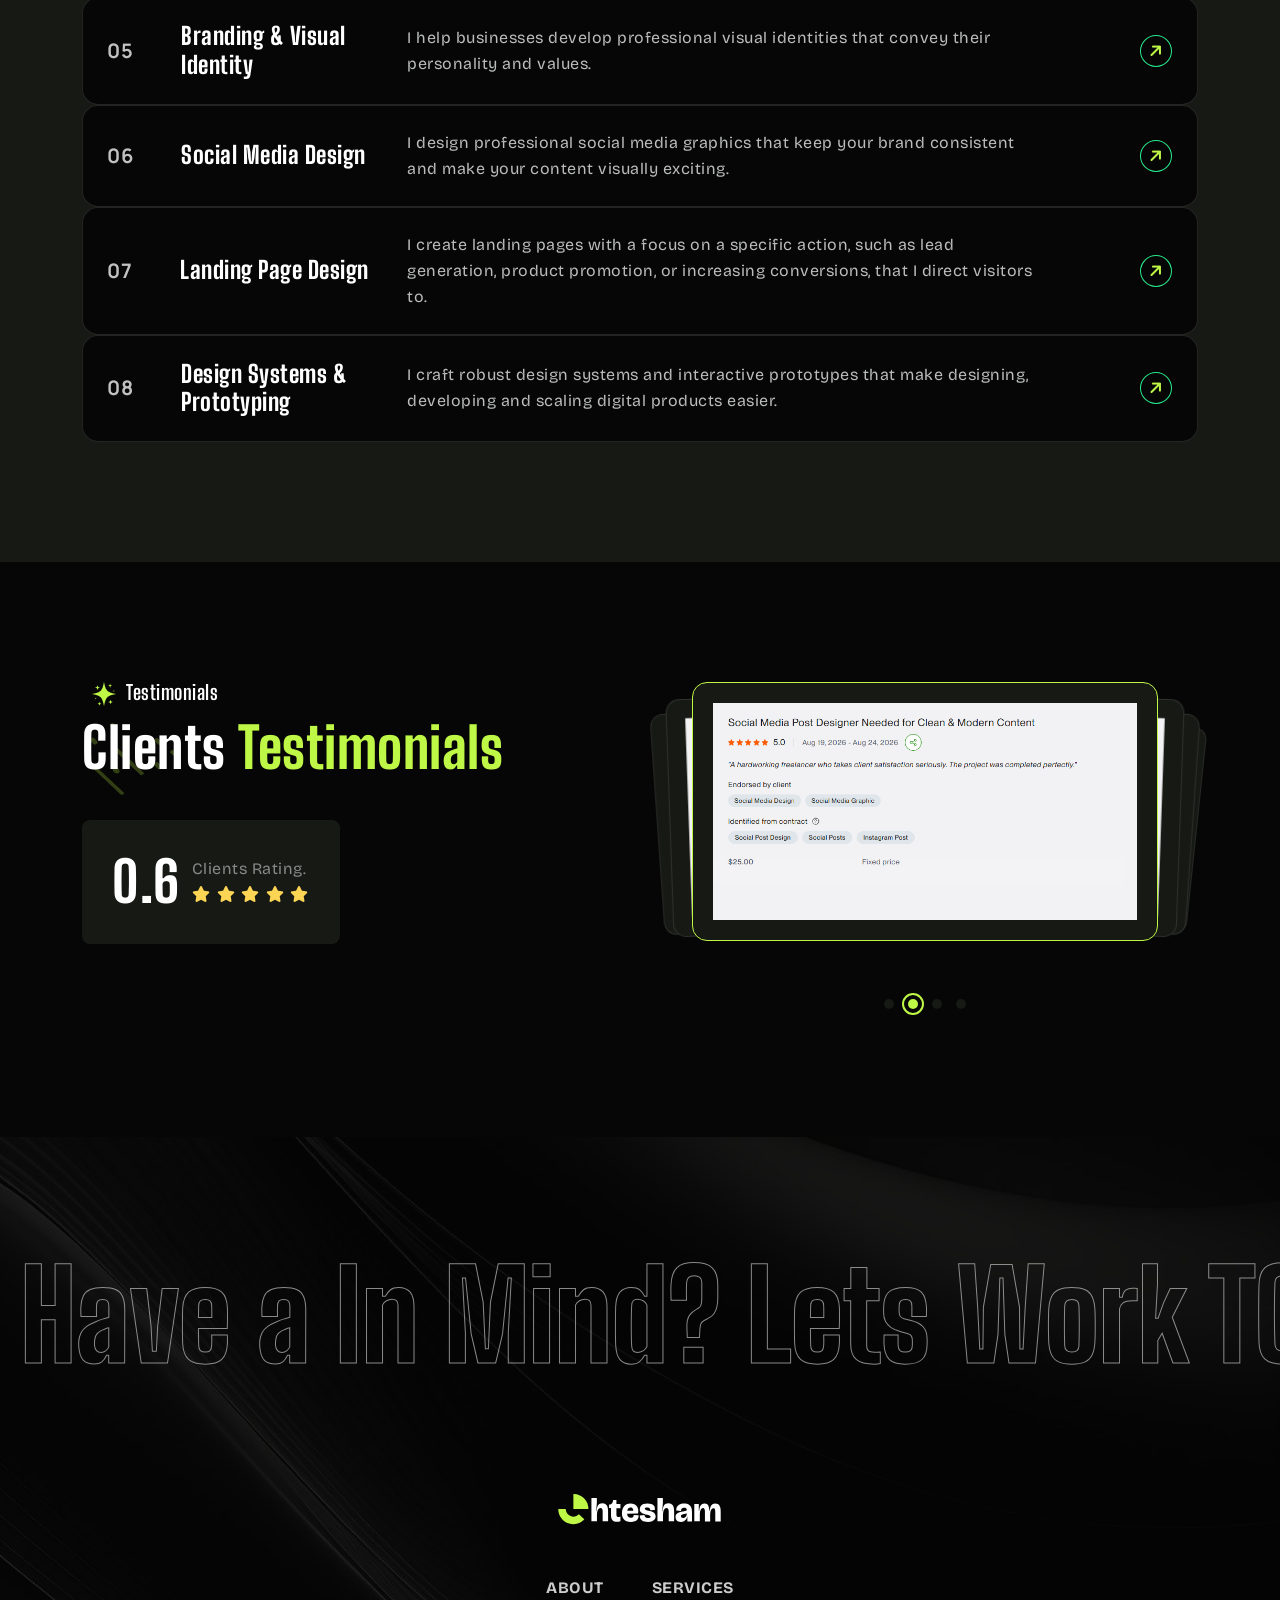
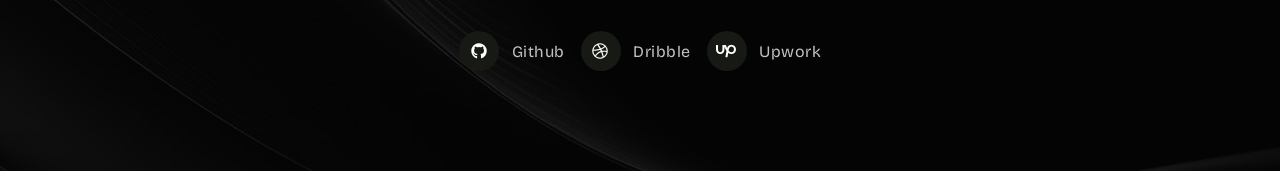
==== commit 70004a59: "Update index.html" ====
--- a/index.html
+++ b/index.html
@@ -300,9 +300,9 @@
             <img src="./assets/img/shape/random-shape.png" alt="img">
         </div>
         <div class="container">
-            <h2 class="sub-title">OUR SERVICE</h2>
+            <h2 class="sub-title">SERVICES</h2>
             <div class="section-title text-center">
-                <span class="wow fadeInUp"><img src="./assets/img/shape/star-2.png" alt="img">Our Service<img src="./assets/img/shape/star-2.png" alt="img"></span>
+                <span class="wow fadeInUp"><img src="./assets/img/shape/star-2.png" alt="img">Services<img src="./assets/img/shape/star-2.png" alt="img"></span>
                 <h2 class="wow fadeInUp" data-wow-delay=".2s">The Ease-<span>Service</span> Process</h2>
             </div>
             <div class="service-wrapper">
@@ -425,12 +425,12 @@
                 <div class="col-lg-6">
                     <div class="section-title">
                         <span class="wow fadeInUp"><img src="./assets/img/shape/star-2.png" alt="img">Testimonials</span>
-                        <h2 class="wow fadeInUp" data-wow-delay=".2s">Our clients awesome <span>Testimonials</span></h2>
+                        <h2 class="wow fadeInUp" data-wow-delay=".2s">clients <span>Testimonials</span></h2>
                     </div>
                     <div class="reviews wow fadeInUp" data-wow-delay=".4s">
                         <h2 class="count">5.0</h2>
                         <div class="item">
-                            <span>4+ Clients Rating.</span>
+                            <span>Clients Rating.</span>
                             <div class="star">
                                 <i class="fa-solid fa-star"></i>
                                 <i class="fa-solid fa-star"></i>
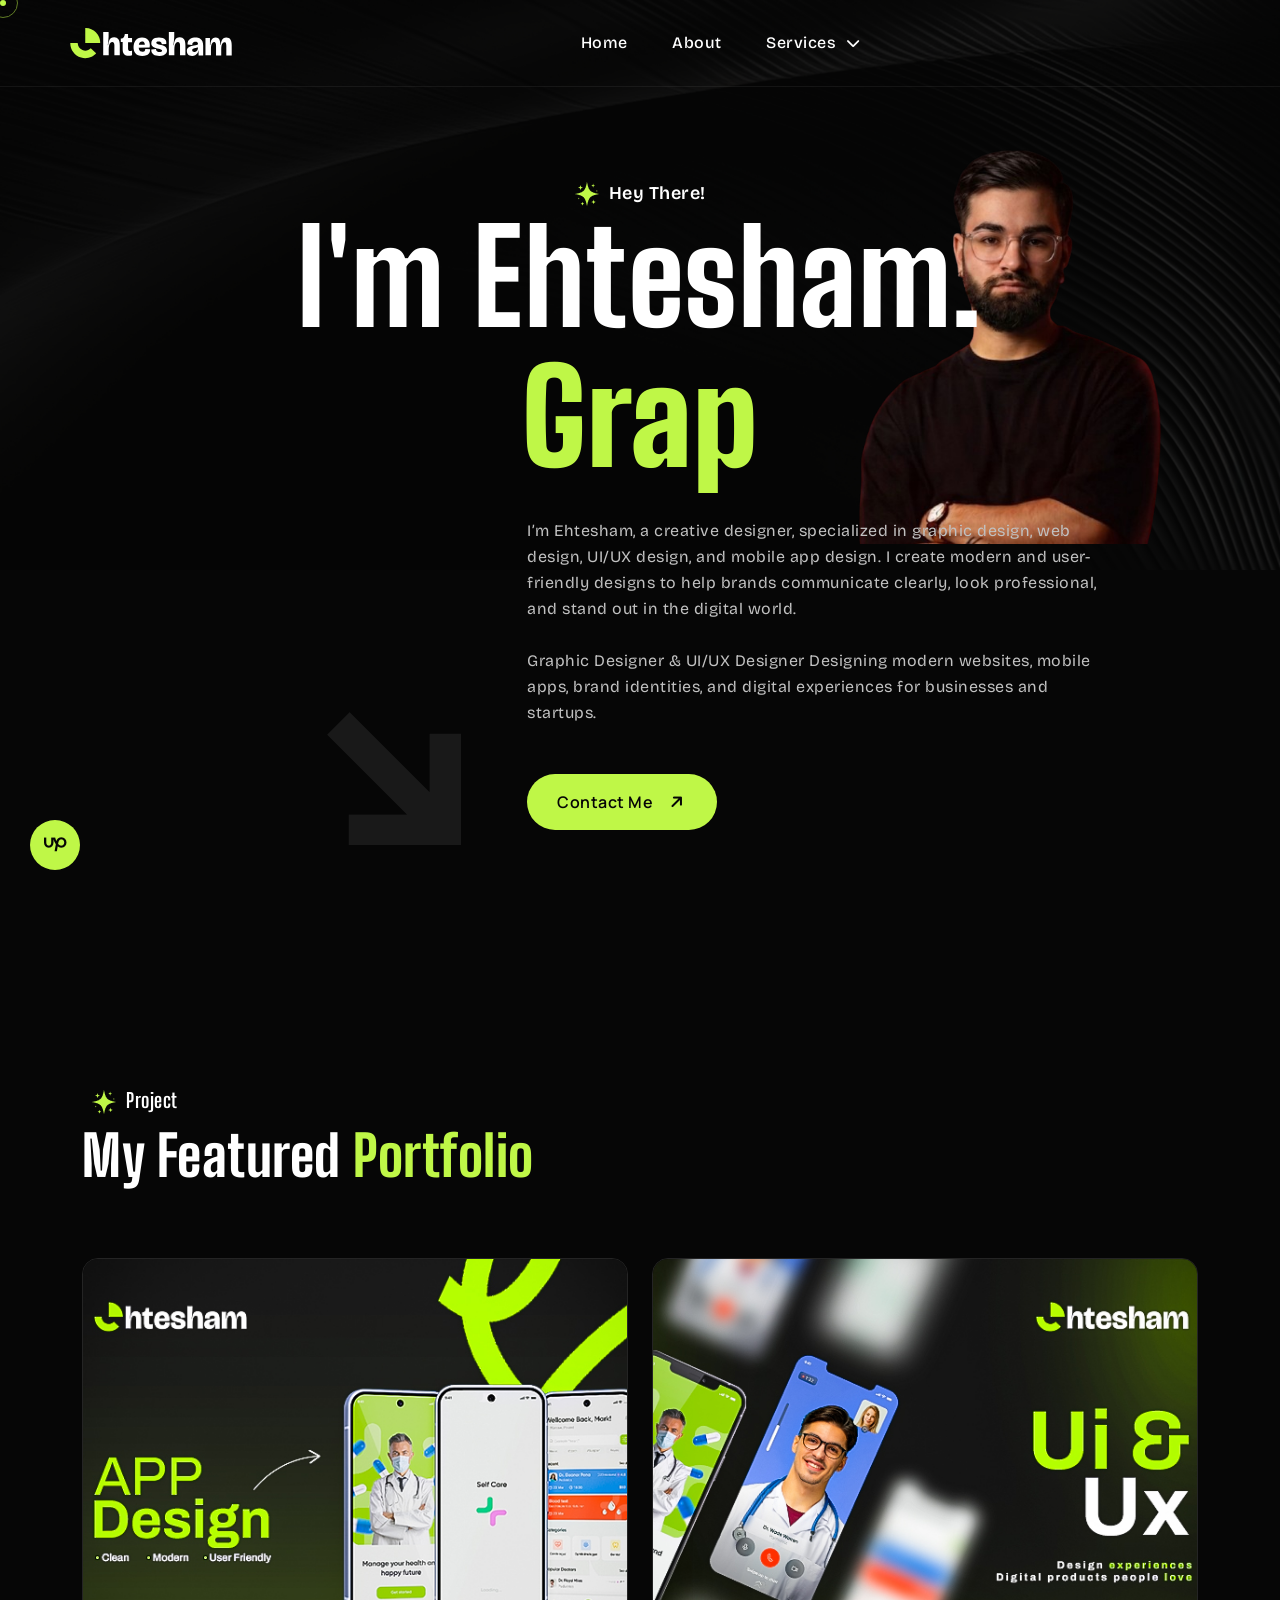
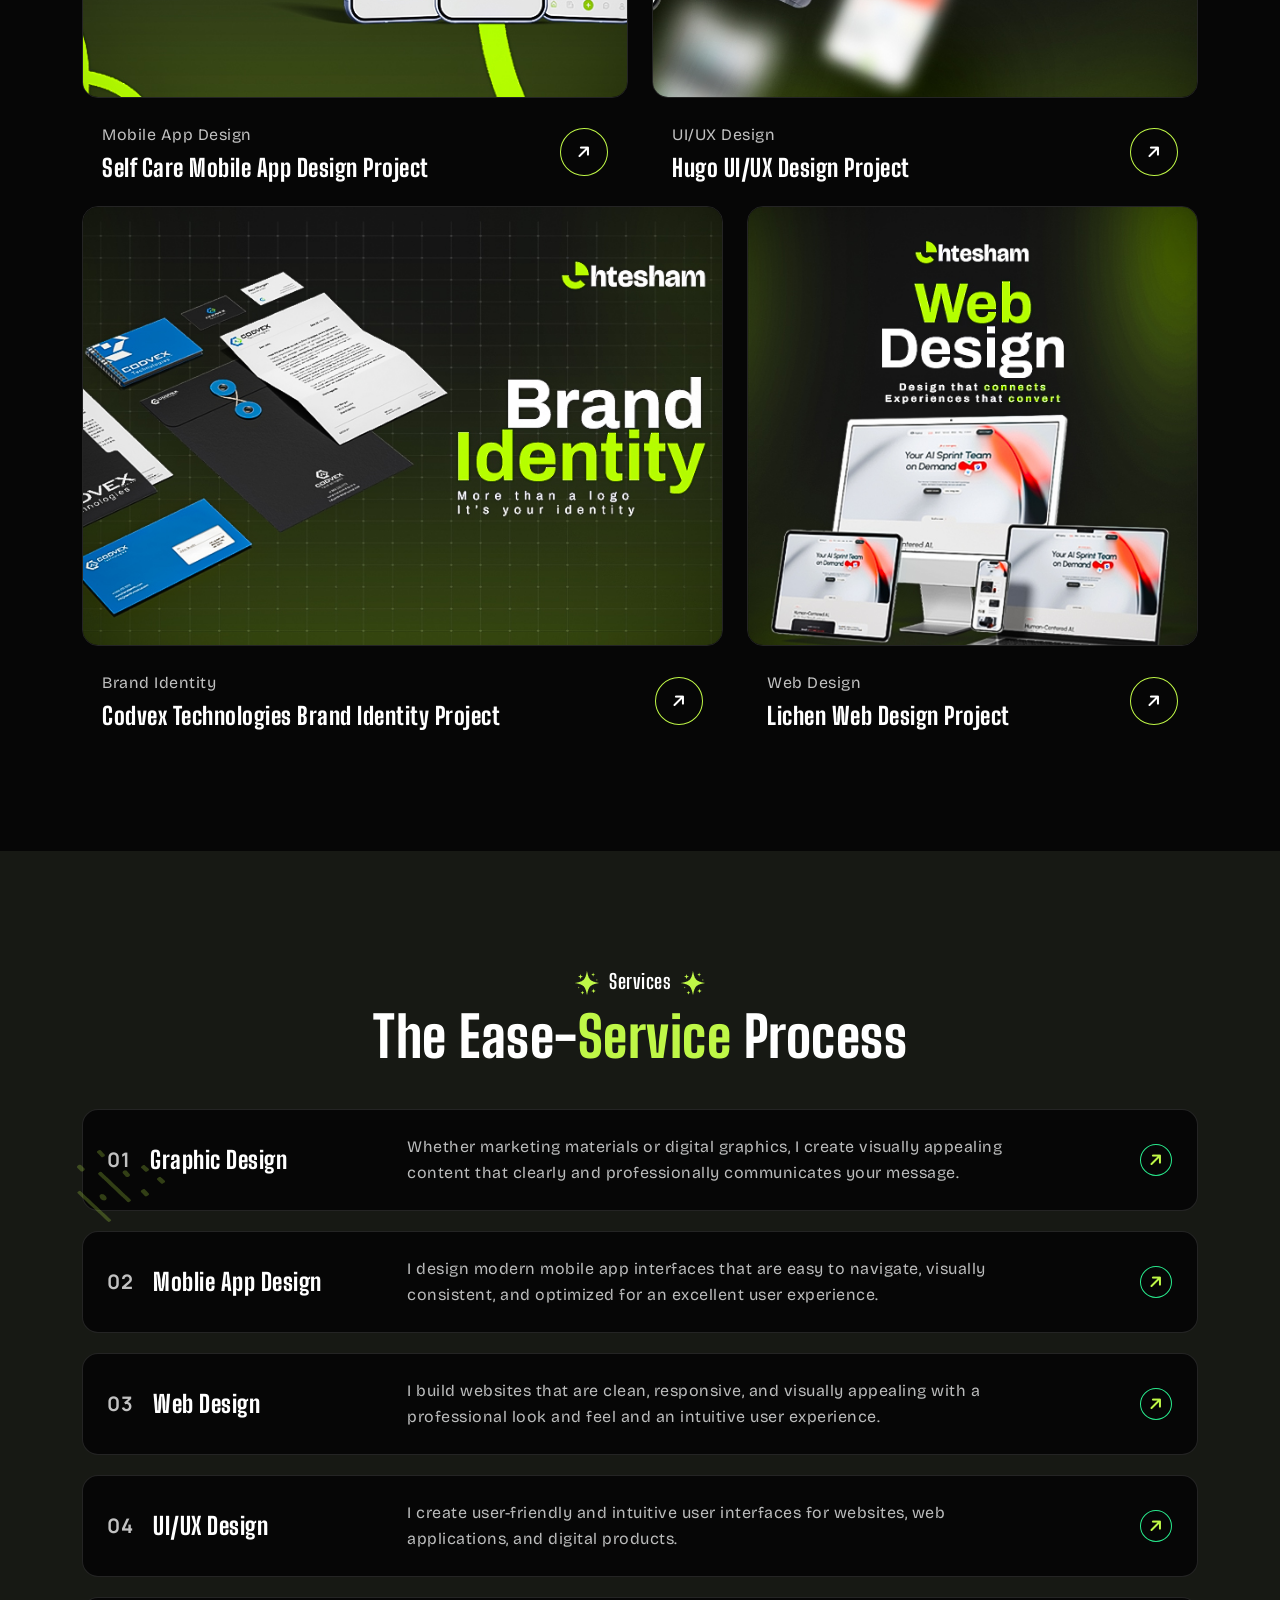
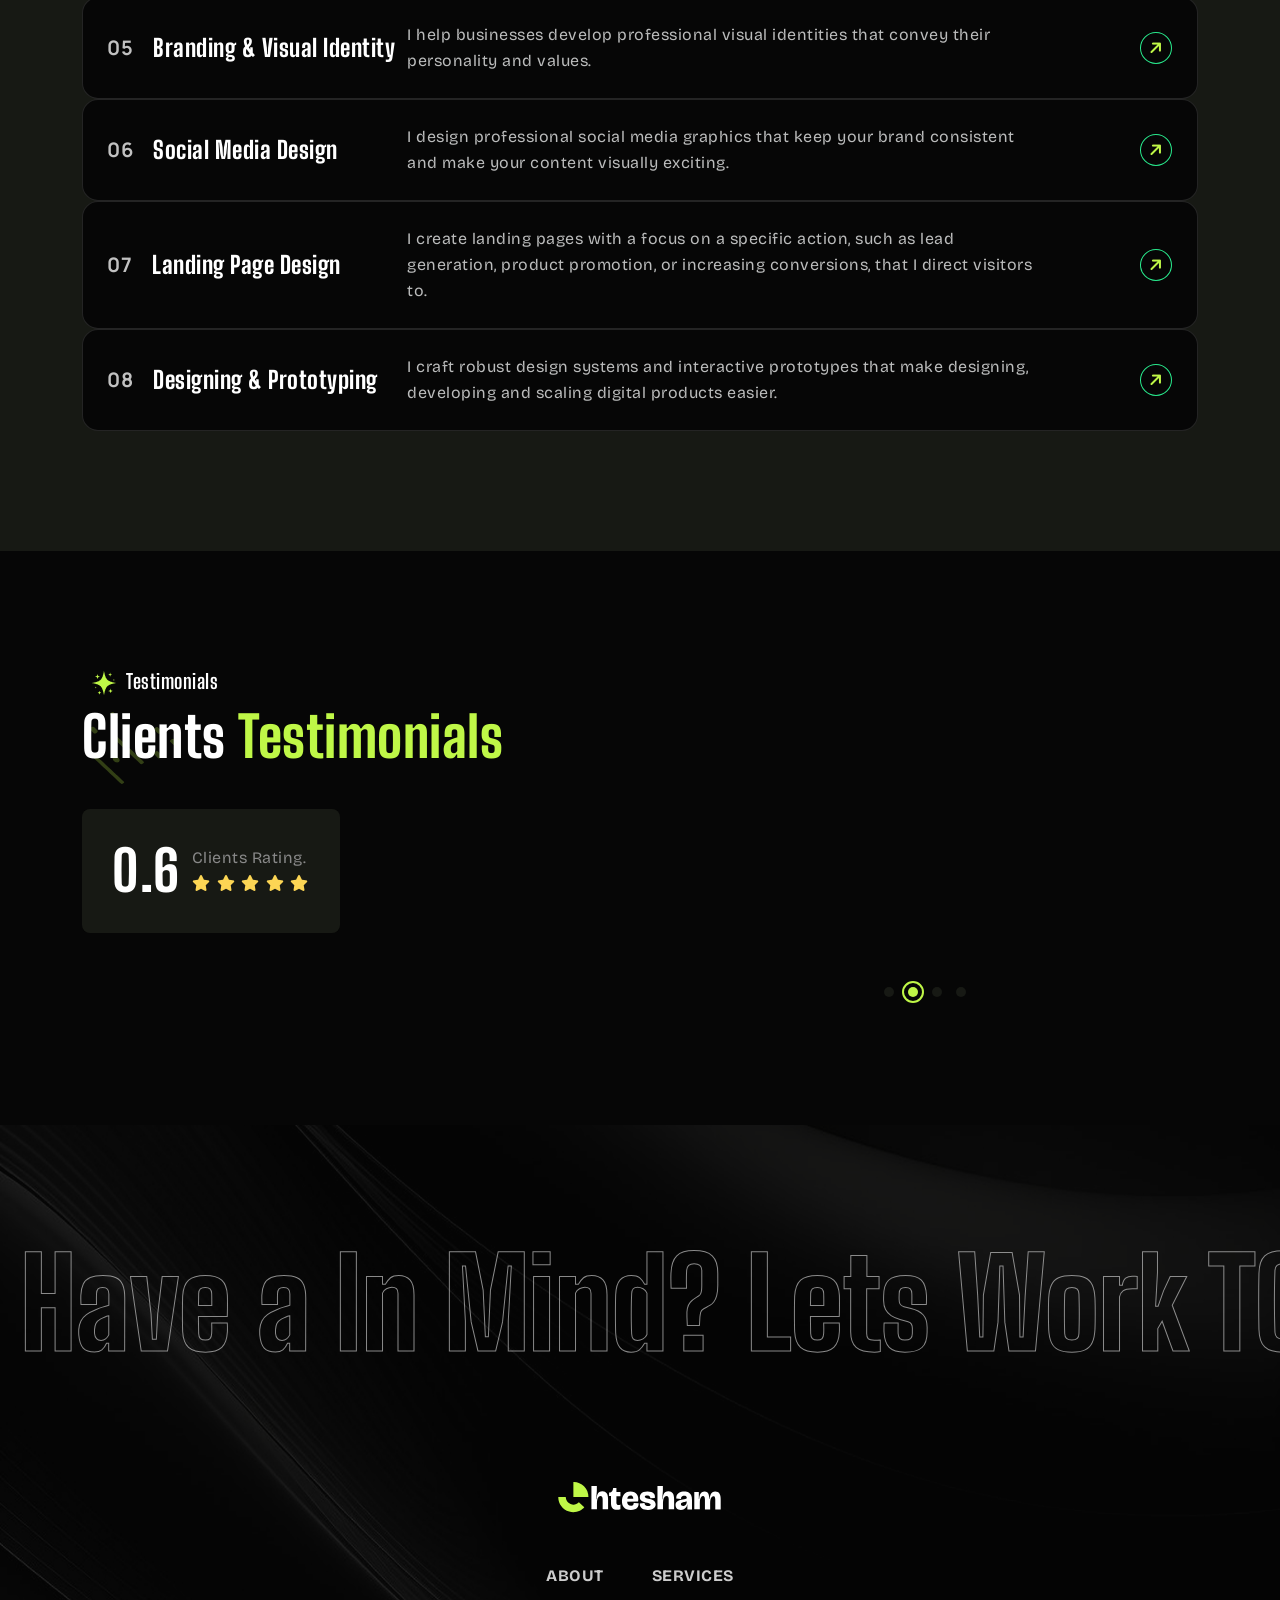
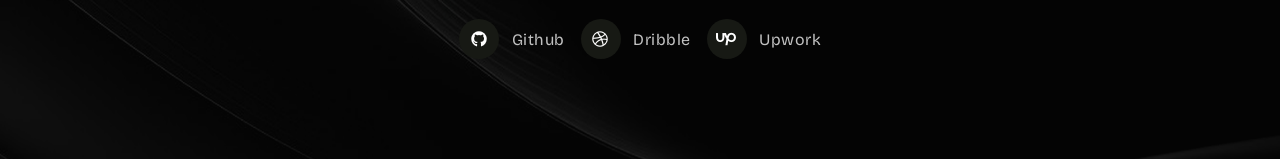
==== commit cc2c731f: "Update index.html" ====
--- a/index.html
+++ b/index.html
@@ -362,7 +362,7 @@
                 <div class="services-item mb-0 wow fadeInUp" data-wow-delay=".8s">
                     <div class="head">
                         <span>05</span>
-                        <h4><a href="./branding-visual-identity.html">Branding & Visual <br>Identity</a></h4>
+                        <h4><a href="./branding-visual-identity.html">Branding & Visual Identity</a></h4>
                     </div>
                     <div class="text">
                         <p>I help businesses develop professional visual identities that convey their personality and values.</p>
@@ -401,7 +401,7 @@
                 <div class="services-item mb-0 wow fadeInUp" data-wow-delay="1.2s">
                     <div class="head">
                         <span>08</span>
-                        <h4><a href="./design-systems-prototyping.html">Design Systems & Prototyping</a></h4>
+                        <h4><a href="./design-systems-prototyping.html">Designing & Prototyping</a></h4>
                     </div>
                     <div class="text">
                         <p>I craft robust design systems and interactive prototypes that make designing, developing and scaling digital products easier.</p>
--- a/assets/css/main.css
+++ b/assets/css/main.css
@@ -5620,6 +5620,8 @@
   .project-wrapper .project-items .content {
     flex-wrap: wrap;
     gap: 20px;
+    flex-direction: column;
+    align-items: self-start;
   }
 }
 .project-wrapper .project-items .content h4 {
@@ -6240,12 +6242,14 @@
   .service-wrapper .services-item {
     flex-wrap: wrap;
     gap: 20px;
+    flex-direction: column;
+    align-items: start;
   }
 }
 .service-wrapper .services-item .head {
   display: flex;
   align-items: center;
-  gap: 48px;
+  gap: 20px;
   width: 300px;
 }
 @media (max-width: 1199px) {
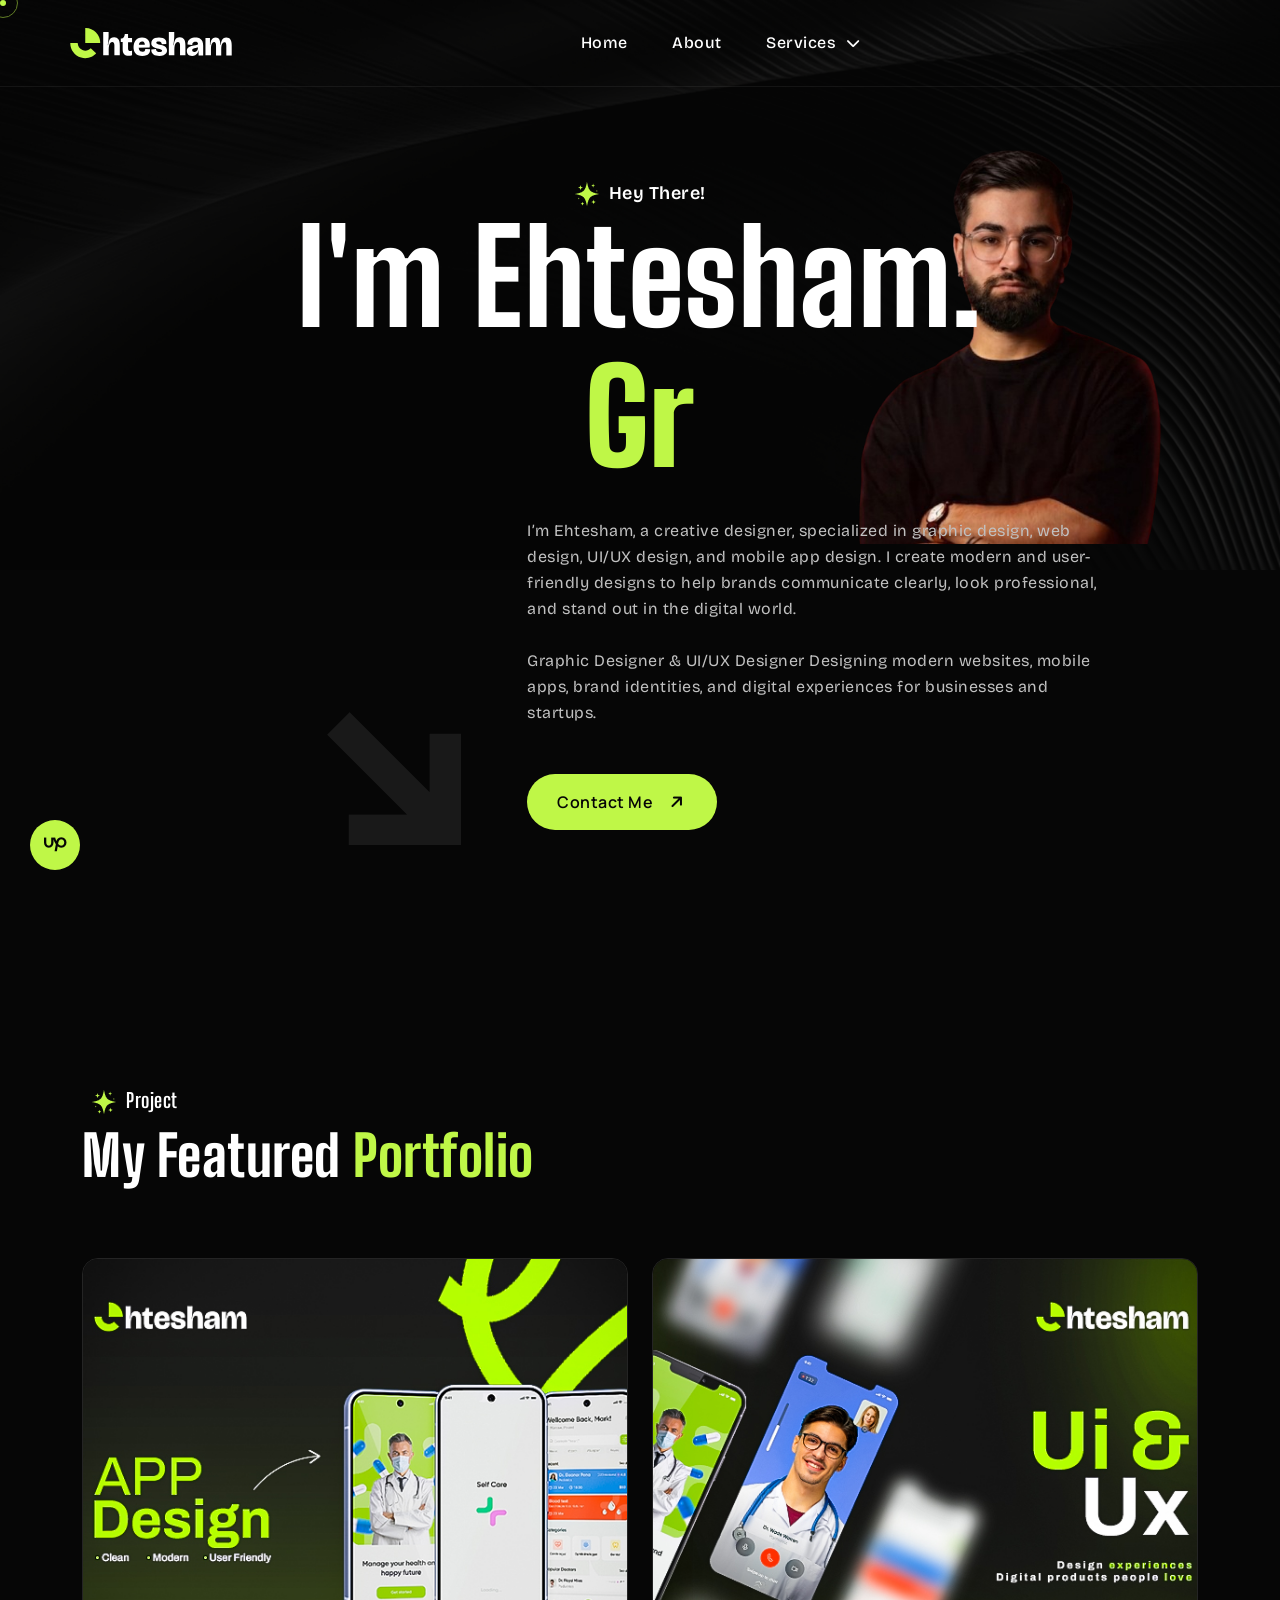
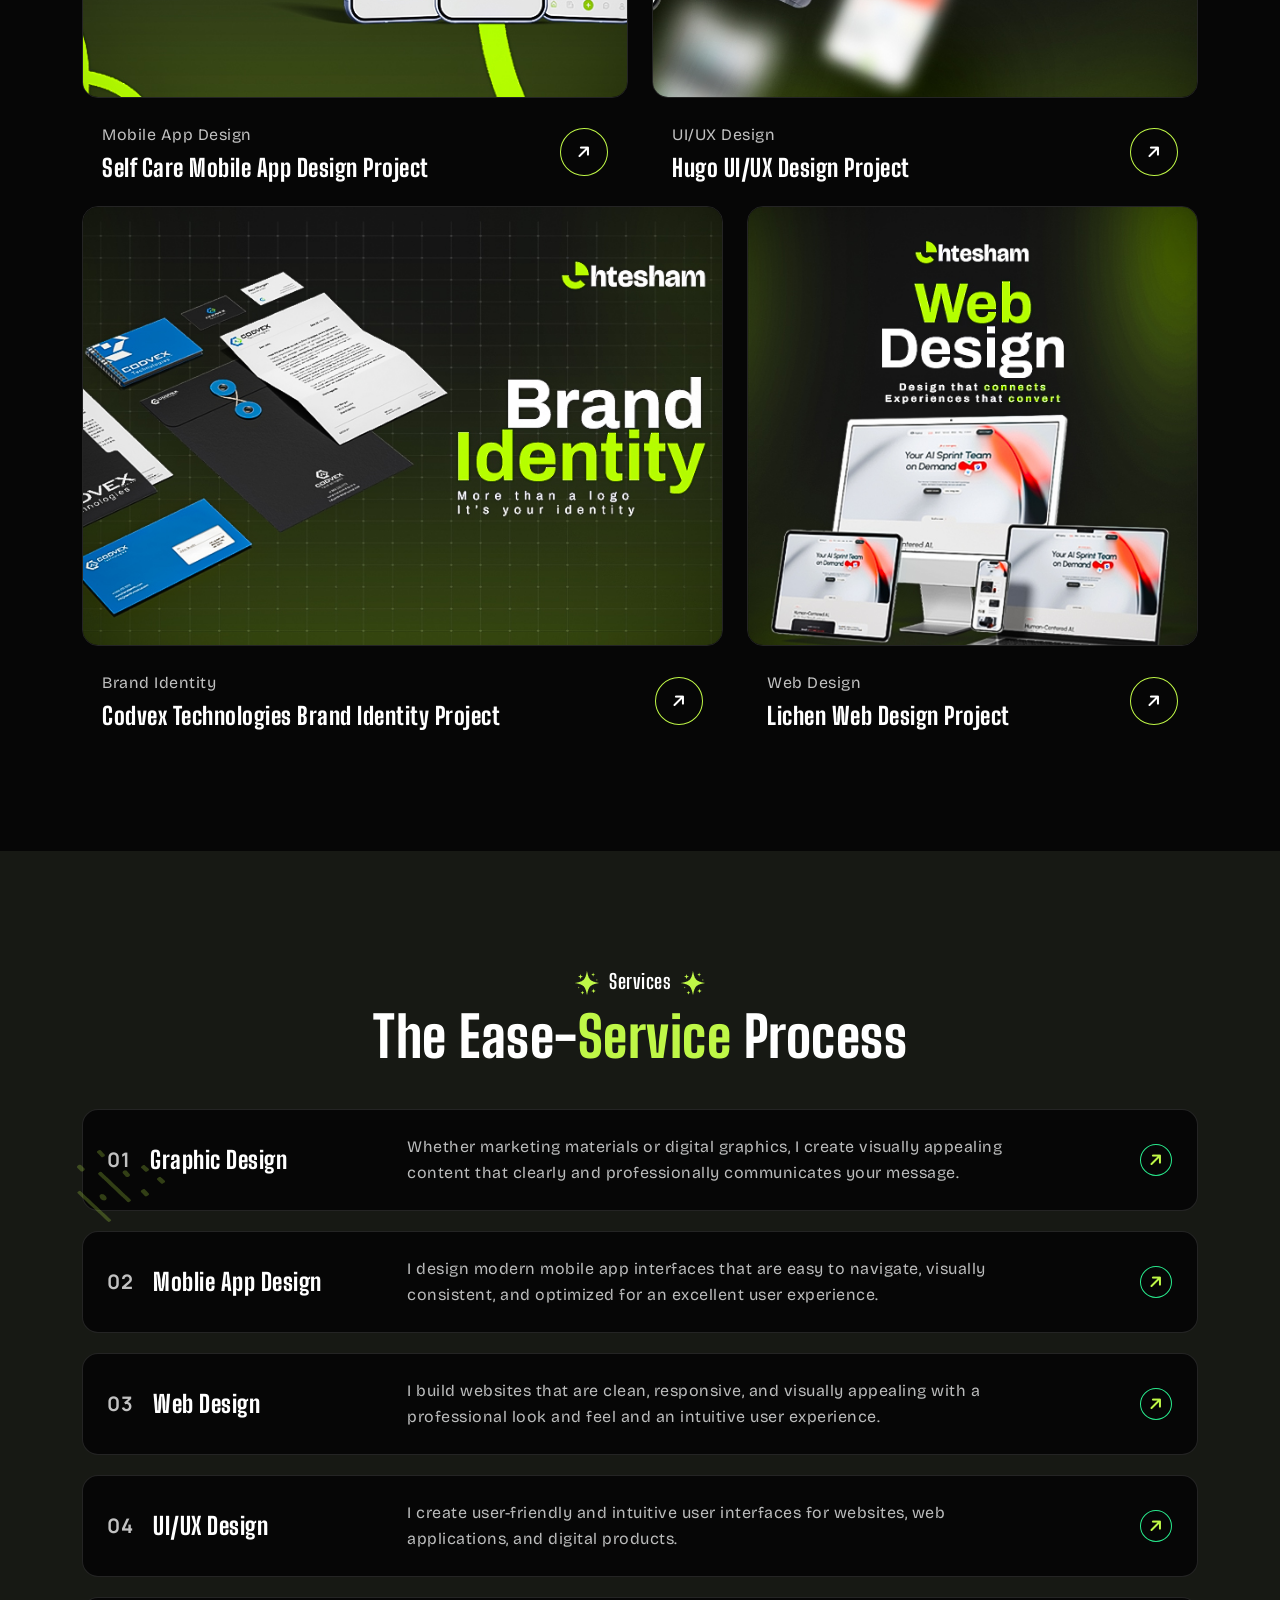
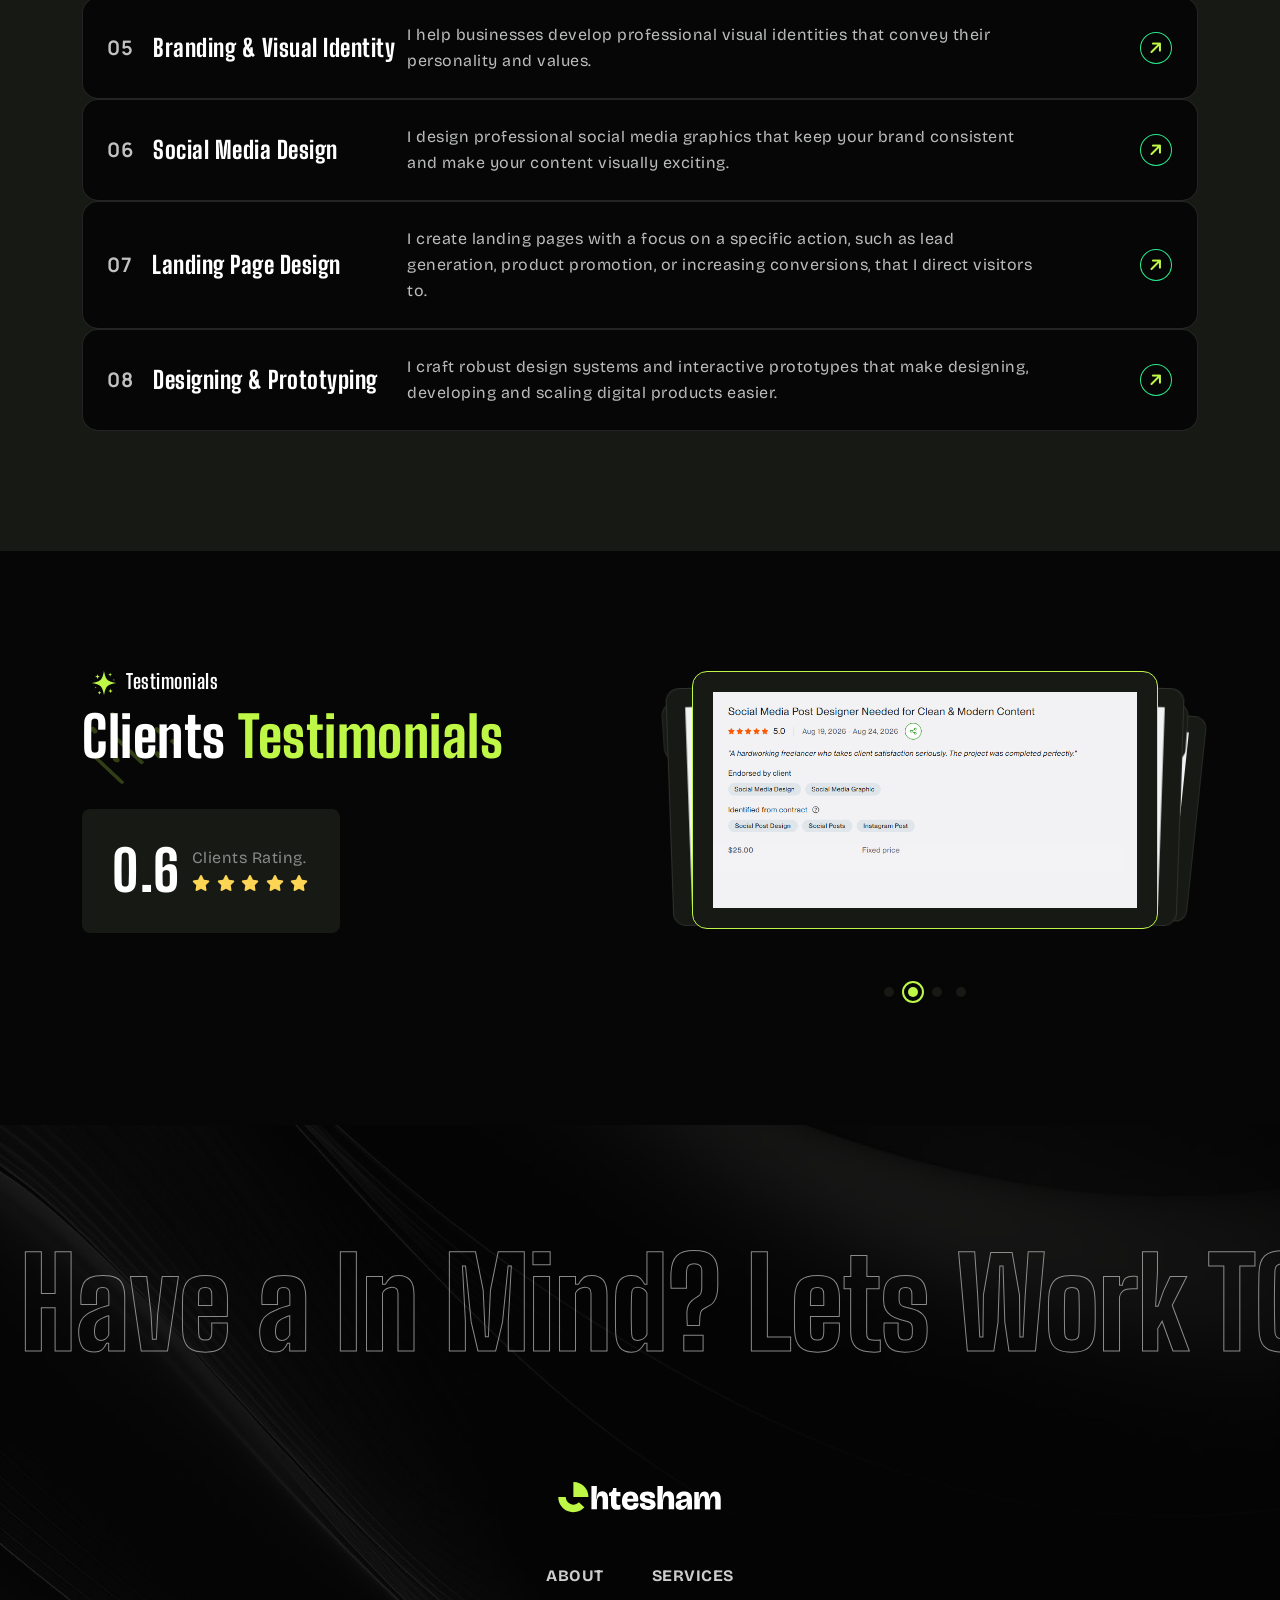
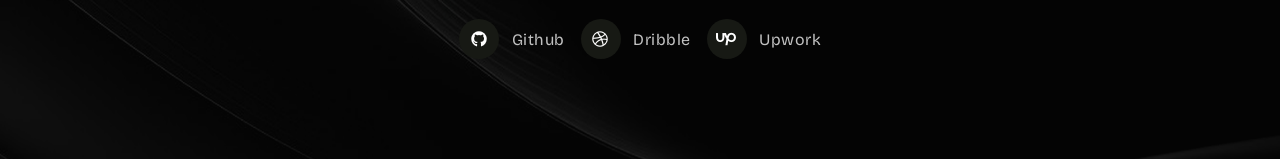
==== commit f857c40b: "Update index.html" ====
--- a/index.html
+++ b/index.html
@@ -469,7 +469,7 @@
                                 <div class="swiper-slide">
                                     <div class="testimonial-box-items">
                                         <div class="client-info">
-                                            <img src="./assets/img/review/review-01.jpg" alt="img">
+                                            <img src="./assets/img/review/review-04.jpg" alt="img">
                                         </div>
                                     </div>
                                 </div>
